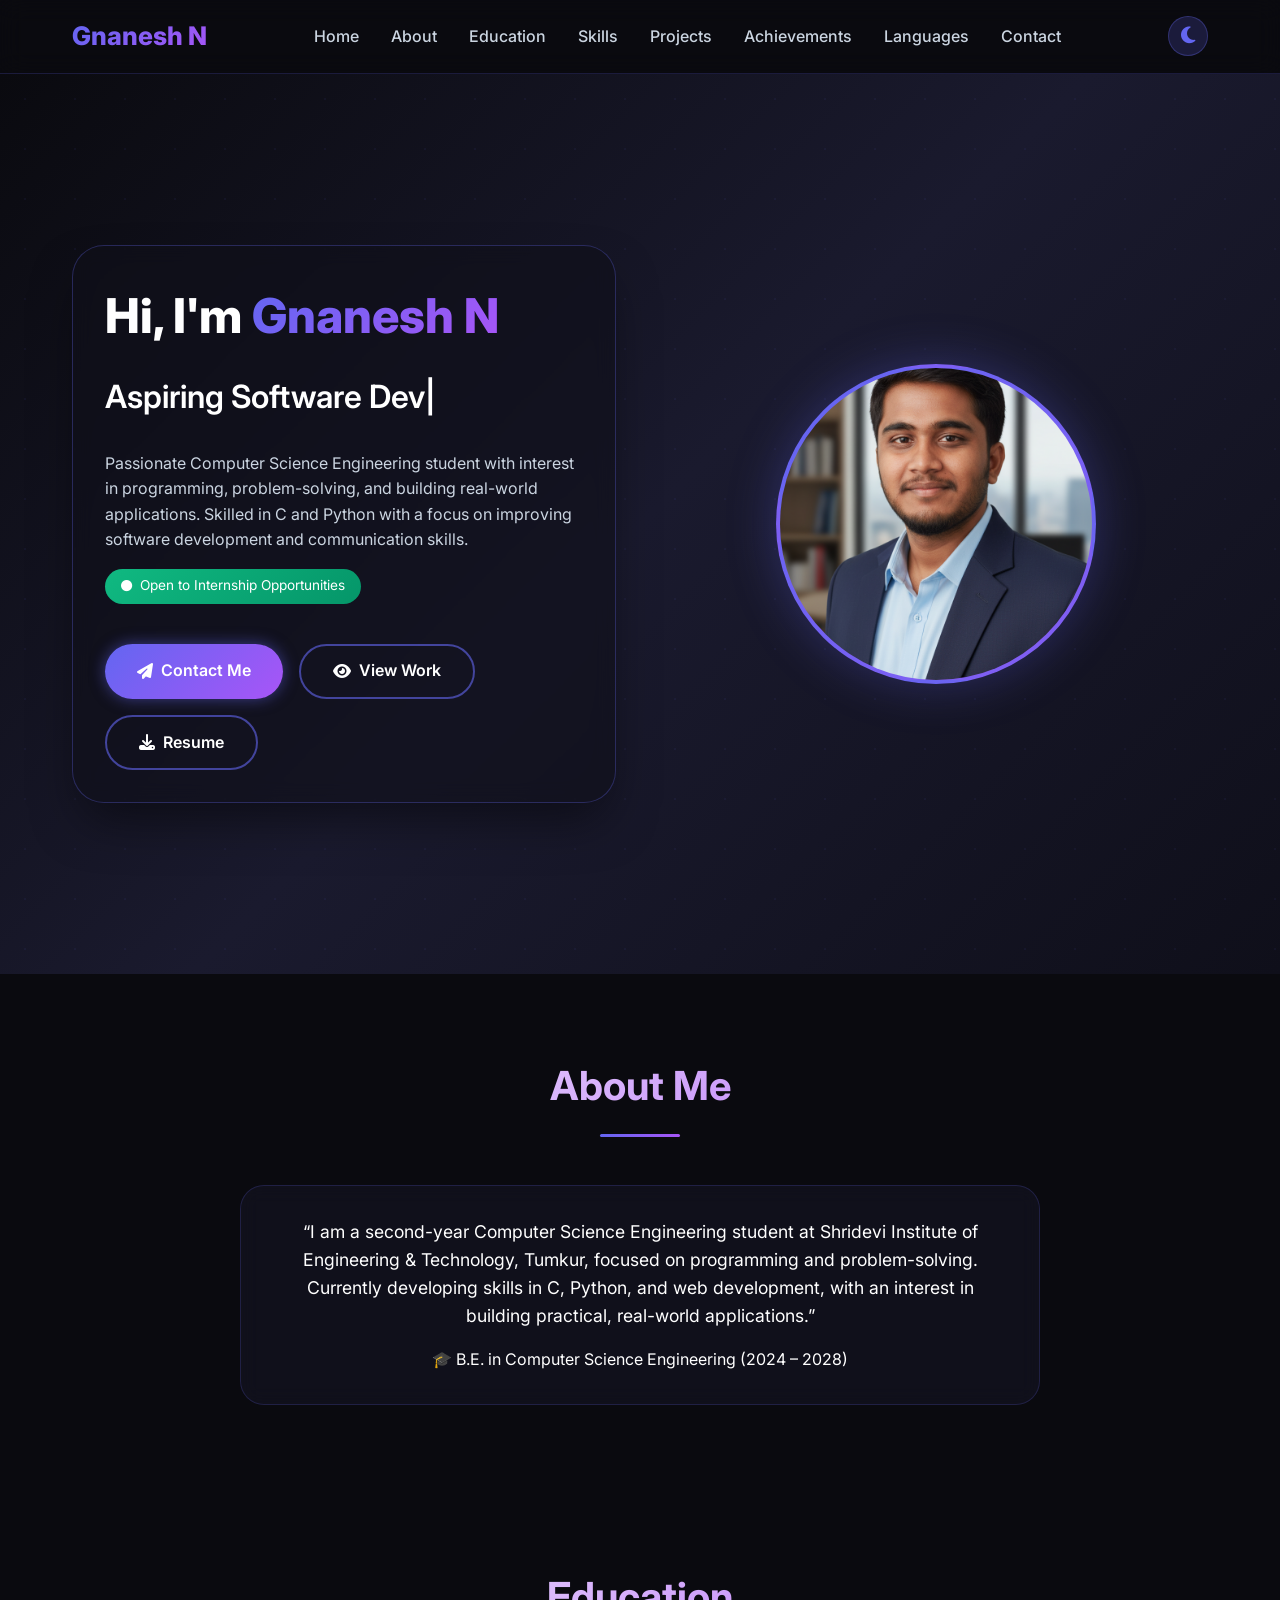
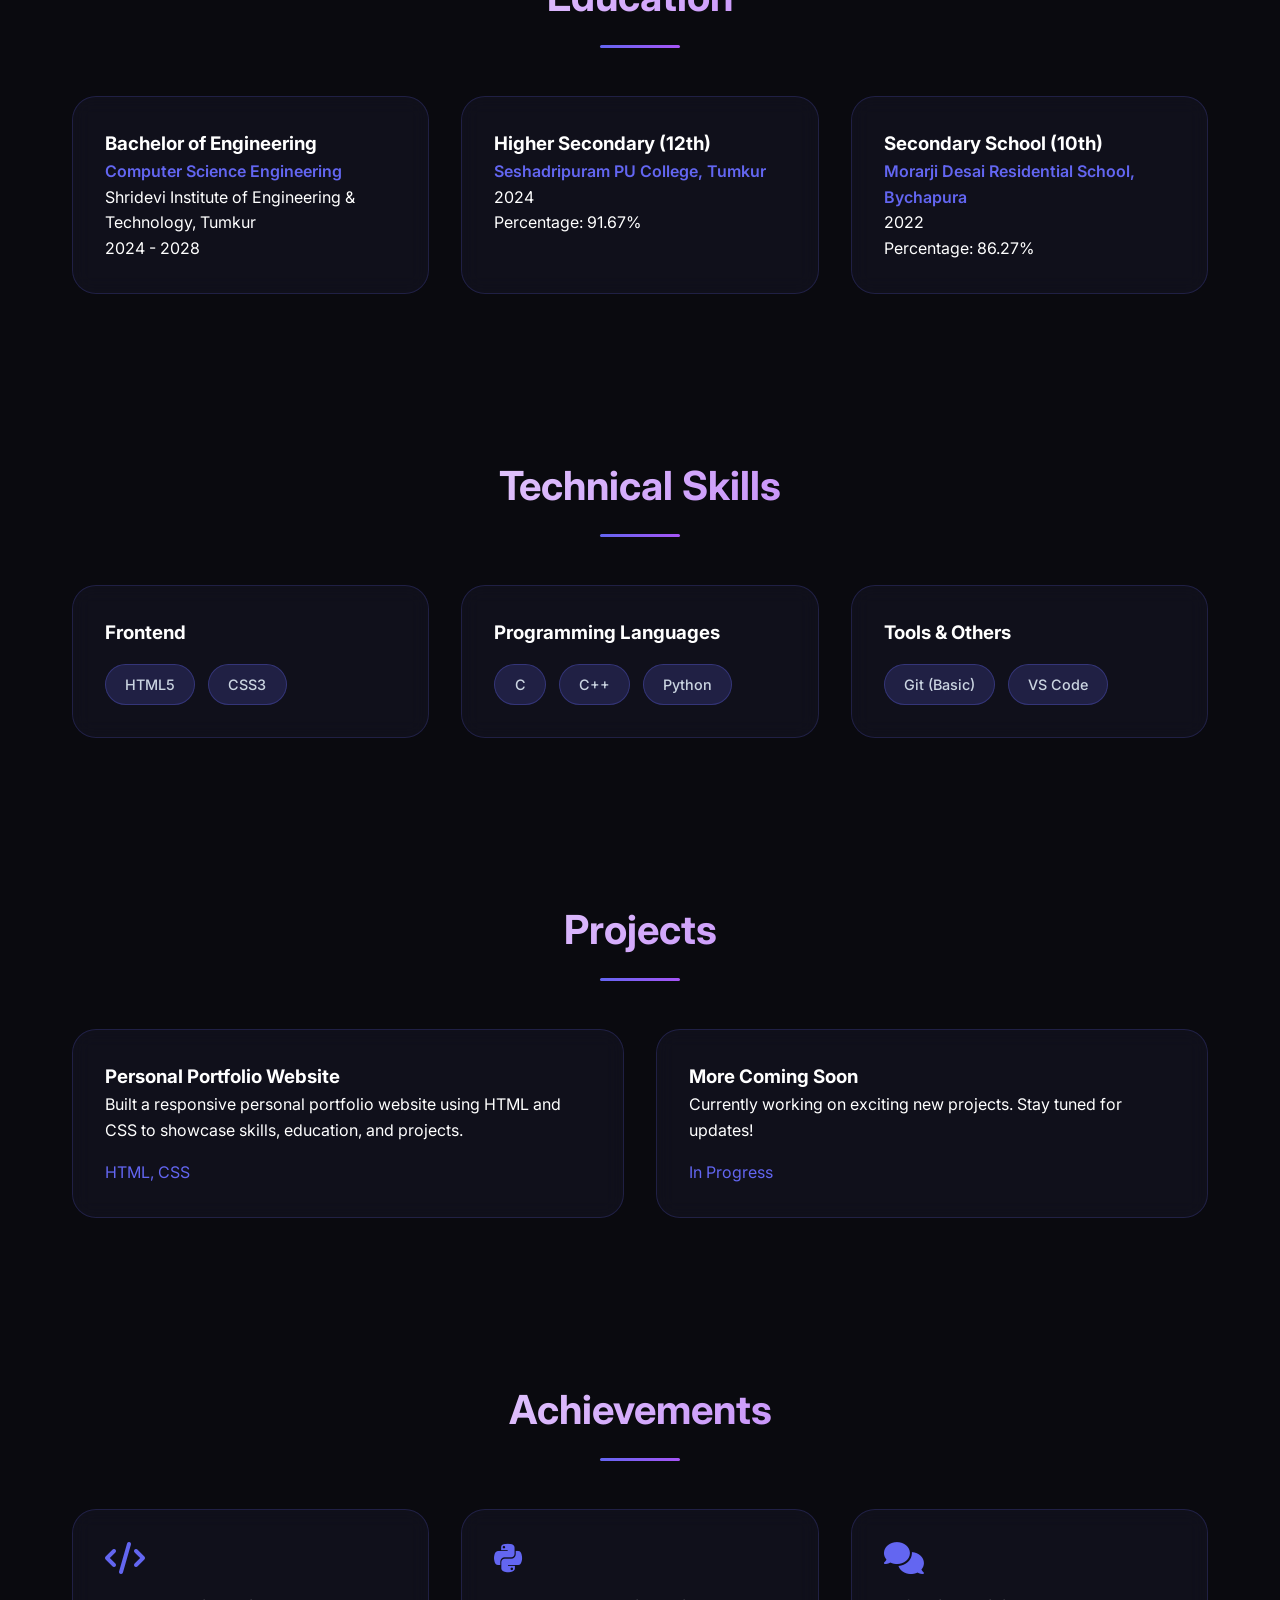
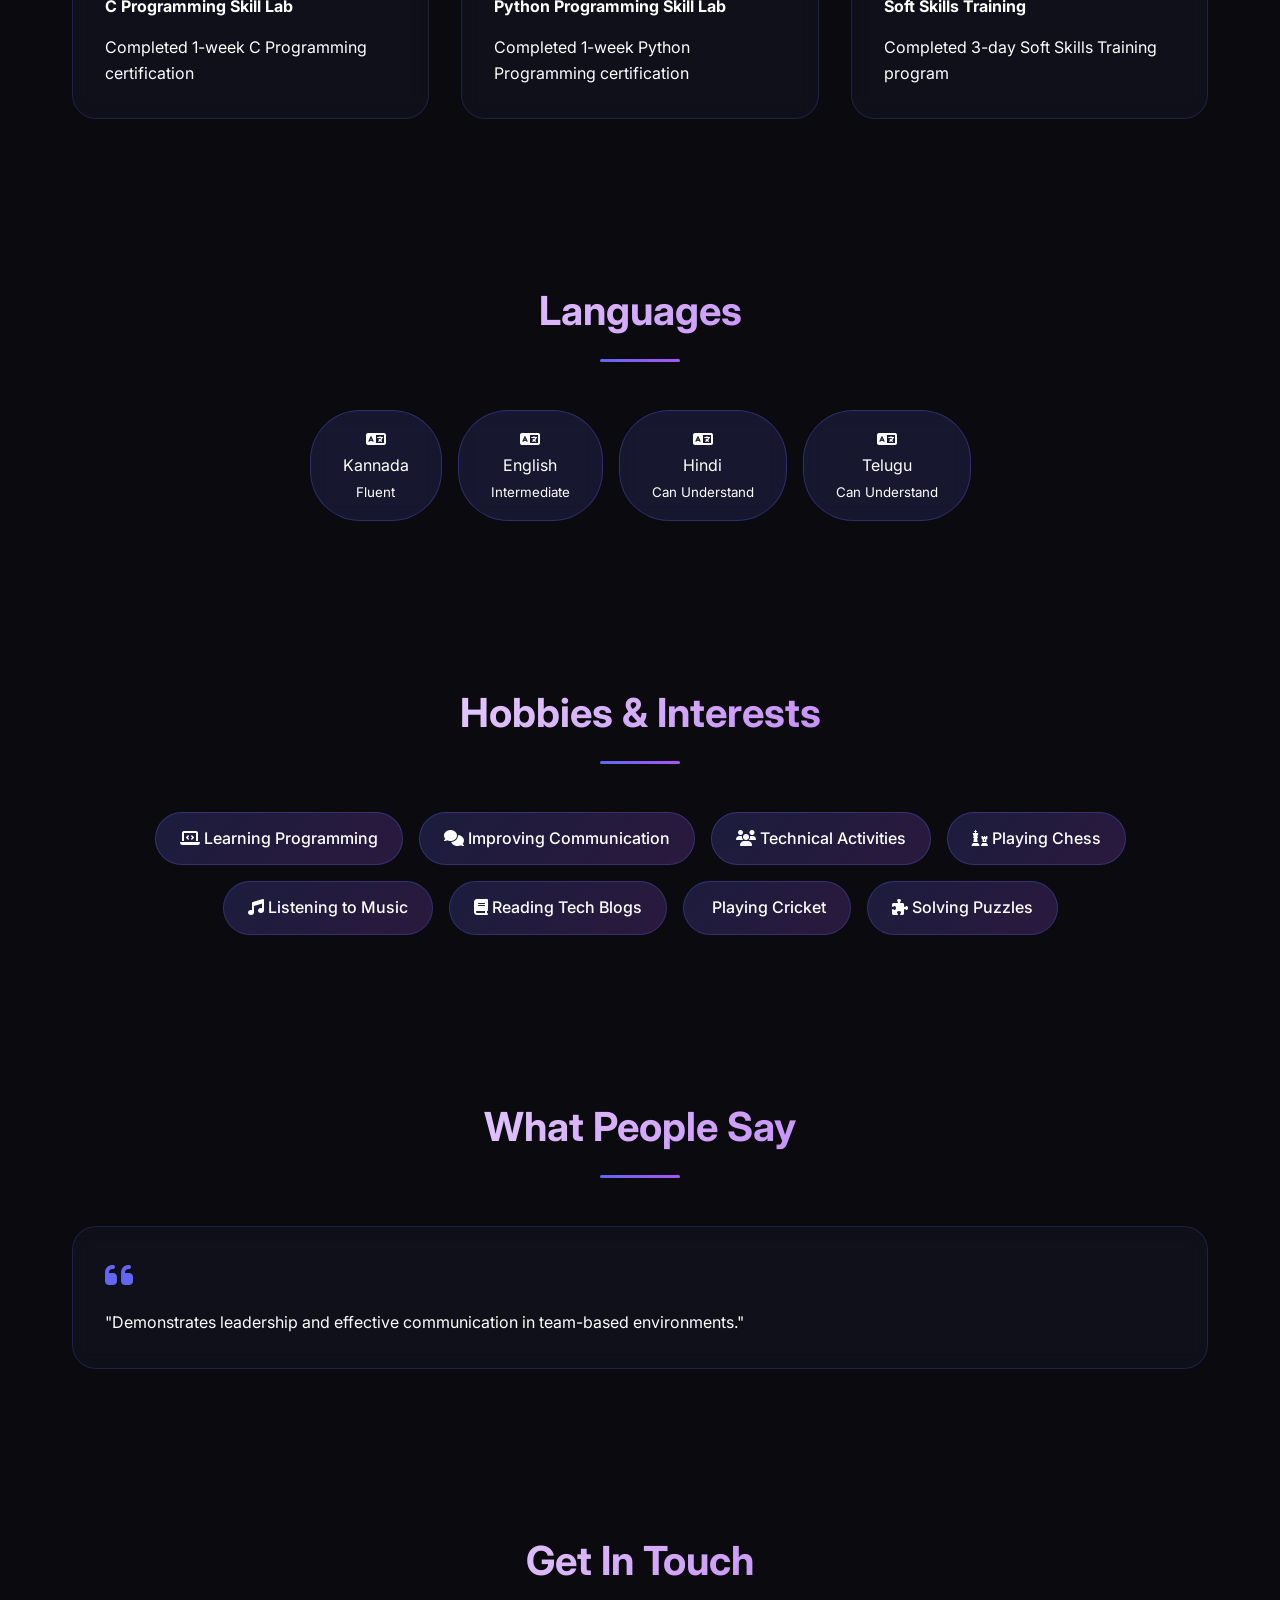
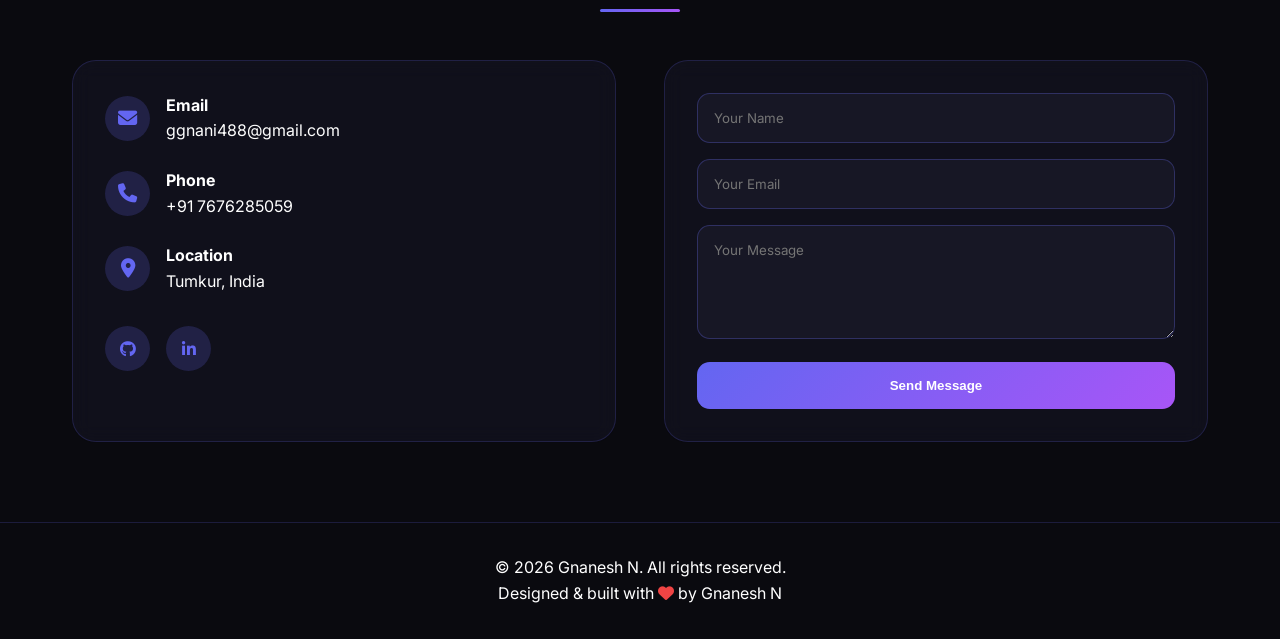
==== index.html @ 0ed8ffe0 "Rename Gnanu.html to index.html" ====
<!DOCTYPE html>
<html lang="en">
<head>
  <meta charset="UTF-8">
  <meta name="viewport" content="width=device-width, initial-scale=1.0">
  <title>Gnanesh N | Developer Portfolio</title>
  <!-- Font Awesome -->
  <link rel="stylesheet" href="https://cdnjs.cloudflare.com/ajax/libs/font-awesome/6.4.0/css/all.min.css">
  <!-- Google Fonts -->
  <link href="https://fonts.googleapis.com/css2?family=Inter:wght@300;400;500;600;700;800&display=swap" rel="stylesheet">
  <style>
    * {
      margin: 0;
      padding: 0;
      box-sizing: border-box;
    }

    body {
      font-family: 'Inter', sans-serif;
      background: #0a0a0f;
      color: #ffffff;
      line-height: 1.6;
      overflow-x: hidden;
    }

    /* Custom Scrollbar */
    ::-webkit-scrollbar {
      width: 8px;
    }
    ::-webkit-scrollbar-track {
      background: #1a1a1f;
    }
    ::-webkit-scrollbar-thumb {
      background: linear-gradient(135deg, #6366f1, #a855f7);
      border-radius: 10px;
    }

    .container {
      max-width: 1200px;
      margin: 0 auto;
      padding: 0 2rem;
    }

    /* ========== STICKY NAVBAR WITH GLASS EFFECT ========== */
    nav {
      position: sticky;
      top: 0;
      z-index: 1000;
      background: rgba(10, 10, 15, 0.8);
      backdrop-filter: blur(12px);
      border-bottom: 1px solid rgba(99, 102, 241, 0.2);
      transition: all 0.3s ease;
    }

    .nav-content {
      display: flex;
      justify-content: space-between;
      align-items: center;
      padding: 1rem 2rem;
      max-width: 1200px;
      margin: 0 auto;
    }

    .logo {
      font-size: 1.6rem;
      font-weight: 800;
      background: linear-gradient(135deg, #6366f1, #a855f7);
      -webkit-background-clip: text;
      -webkit-text-fill-color: transparent;
      position: relative;
    }

    .logo::after {
      content: '';
      position: absolute;
      bottom: -5px;
      left: 0;
      width: 0;
      height: 2px;
      background: linear-gradient(135deg, #6366f1, #a855f7);
      transition: width 0.3s ease;
    }

    .logo:hover::after {
      width: 100%;
    }

    .nav-links {
      display: flex;
      gap: 2rem;
      flex-wrap: wrap;
    }

    .nav-links a {
      text-decoration: none;
      color: #cbd5e1;
      font-weight: 500;
      transition: all 0.3s ease;
      position: relative;
    }

    .nav-links a::after {
      content: '';
      position: absolute;
      bottom: -5px;
      left: 0;
      width: 0;
      height: 2px;
      background: linear-gradient(135deg, #6366f1, #a855f7);
      transition: width 0.3s ease;
    }

    .nav-links a:hover {
      color: #ffffff;
    }

    .nav-links a:hover::after {
      width: 100%;
    }

    .dark-mode-toggle {
      background: rgba(99, 102, 241, 0.2);
      border: 1px solid rgba(99, 102, 241, 0.3);
      font-size: 1.2rem;
      cursor: pointer;
      color: #6366f1;
      width: 40px;
      height: 40px;
      border-radius: 50%;
      transition: all 0.3s ease;
    }

    .dark-mode-toggle:hover {
      background: rgba(99, 102, 241, 0.4);
      transform: rotate(15deg);
    }

    /* ========== HERO SECTION - FULL SCREEN ========== */
    .hero {
      min-height: 100vh;
      display: flex;
      align-items: center;
      background: linear-gradient(135deg, #0a0a0f 0%, #1a1a2e 50%, #0f0f1a 100%);
      color: white;
      position: relative;
      overflow: hidden;
    }

    /* Animated Background Grid */
    .hero::before {
      content: '';
      position: absolute;
      width: 200%;
      height: 200%;
      background-image: radial-gradient(circle, rgba(99, 102, 241, 0.15) 1px, transparent 1px);
      background-size: 50px 50px;
      animation: moveGrid 25s linear infinite;
      opacity: 0.4;
    }

    @keyframes moveGrid {
      0% { transform: translate(0, 0); }
      100% { transform: translate(50px, 50px); }
    }

    .hero-content {
      display: grid;
      grid-template-columns: 1fr 1fr;
      gap: 3rem;
      align-items: center;
      position: relative;
      z-index: 2;
    }

    .hero-text-card {
      background: rgba(15, 15, 26, 0.6);
      backdrop-filter: blur(10px);
      padding: 2rem;
      border-radius: 2rem;
      border: 1px solid rgba(99, 102, 241, 0.3);
      box-shadow: 0 25px 50px -12px rgba(0, 0, 0, 0.5);
      animation: fadeInUp 1s ease;
    }

    .hero-text-card h1 {
      font-size: 3rem;
      font-weight: 800;
      margin-bottom: 0.5rem;
    }

    .hero-text-card .highlight {
      background: linear-gradient(135deg, #6366f1, #a855f7);
      -webkit-background-clip: text;
      -webkit-text-fill-color: transparent;
    }

    .typing-text {
      font-size: 2rem;
      font-weight: 600;
      margin: 1rem 0;
      min-height: 4rem;
    }

    .typing-text::after {
      content: '|';
      animation: blink 1s infinite;
    }

    @keyframes blink {
      0%, 100% { opacity: 1; }
      50% { opacity: 0; }
    }

    .availability-badge {
      background: linear-gradient(135deg, #10b981, #059669);
      color: white;
      padding: 0.4rem 1rem;
      border-radius: 50px;
      font-size: 0.85rem;
      display: inline-flex;
      align-items: center;
      gap: 0.5rem;
      margin: 1rem 0;
      animation: pulse 2s infinite;
    }

    @keyframes pulse {
      0%, 100% { transform: scale(1); }
      50% { transform: scale(1.05); }
    }

    .hero-buttons {
      display: flex;
      gap: 1rem;
      flex-wrap: wrap;
      margin-top: 1.5rem;
    }

    .btn {
      padding: 0.8rem 2rem;
      border-radius: 50px;
      text-decoration: none;
      font-weight: 600;
      transition: all 0.3s ease;
      display: inline-flex;
      align-items: center;
      gap: 0.5rem;
      cursor: pointer;
    }

    .btn-primary {
      background: linear-gradient(135deg, #6366f1, #a855f7);
      color: white;
      box-shadow: 0 0 15px rgba(99, 102, 241, 0.5);
    }

    .btn-primary:hover {
      transform: translateY(-3px);
      box-shadow: 0 0 25px rgba(99, 102, 241, 0.7);
    }

    .btn-outline {
      border: 2px solid rgba(99, 102, 241, 0.6);
      color: white;
      background: transparent;
    }

    .btn-outline:hover {
      border-color: #6366f1;
      background: rgba(99, 102, 241, 0.1);
      transform: translateY(-3px);
    }

    .profile-photo {
      width: 320px;
      height: 320px;
      border-radius: 50%;
      background: linear-gradient(135deg, #6366f1, #a855f7);
      margin: 0 auto;
      display: flex;
      align-items: center;
      justify-content: center;
      border: 4px solid rgba(99, 102, 241, 0.5);
      box-shadow: 0 0 50px rgba(99, 102, 241, 0.3);
      overflow: hidden;
      animation: float 3s ease-in-out infinite;
    }

    @keyframes float {
      0%, 100% { transform: translateY(0); }
      50% { transform: translateY(-15px); }
    }

    .profile-photo img {
      width: 100%;
      height: 100%;
      object-fit: cover;
    }

    /* ========== SECTIONS STYLING ========== */
    section {
      padding: 5rem 0;
    }

    .section-title {
      font-size: 2.5rem;
      font-weight: 700;
      text-align: center;
      margin-bottom: 3rem;
      background: linear-gradient(135deg, #ffffff, #a855f7);
      -webkit-background-clip: text;
      -webkit-text-fill-color: transparent;
      position: relative;
    }

    .section-title::after {
      content: '';
      display: block;
      width: 80px;
      height: 3px;
      background: linear-gradient(135deg, #6366f1, #a855f7);
      margin: 1rem auto 0;
      border-radius: 3px;
    }

    /* Glass Cards */
    .edu-card, .skill-category, .project-card, .achievement-card, .testimonial-card, .contact-info, .contact-form {
      background: rgba(20, 20, 35, 0.6);
      backdrop-filter: blur(10px);
      border: 1px solid rgba(99, 102, 241, 0.2);
      border-radius: 1.5rem;
      padding: 2rem;
      transition: all 0.3s ease;
    }

    .edu-card:hover, .skill-category:hover, .project-card:hover, .achievement-card:hover, .testimonial-card:hover {
      transform: translateY(-8px);
      border-color: rgba(99, 102, 241, 0.5);
      box-shadow: 0 20px 40px rgba(0, 0, 0, 0.3);
    }

    .education-grid, .projects-grid, .achievements-grid, .testimonials-grid {
      display: grid;
      grid-template-columns: repeat(auto-fit, minmax(320px, 1fr));
      gap: 2rem;
    }

    .skills-container {
      display: grid;
      grid-template-columns: repeat(auto-fit, minmax(300px, 1fr));
      gap: 2rem;
    }

    .skill-items {
      display: flex;
      flex-wrap: wrap;
      gap: 0.8rem;
      margin-top: 1rem;
    }

    .skill-tag {
      background: rgba(99, 102, 241, 0.2);
      border: 1px solid rgba(99, 102, 241, 0.3);
      color: #cbd5e1;
      padding: 0.5rem 1.2rem;
      border-radius: 50px;
      font-size: 0.9rem;
      font-weight: 500;
      transition: all 0.3s ease;
    }

    .skill-tag:hover {
      background: rgba(99, 102, 241, 0.4);
      transform: scale(1.05);
      border-color: #6366f1;
    }

    .languages-grid {
      display: flex;
      flex-wrap: wrap;
      gap: 1rem;
      justify-content: center;
    }

    .language-item {
      background: rgba(99, 102, 241, 0.15);
      backdrop-filter: blur(10px);
      border: 1px solid rgba(99, 102, 241, 0.3);
      padding: 1rem 2rem;
      border-radius: 50px;
      text-align: center;
      min-width: 130px;
      transition: all 0.3s ease;
    }

    .language-item:hover {
      transform: scale(1.05);
      background: rgba(99, 102, 241, 0.3);
    }

    .hobbies-grid {
      display: flex;
      flex-wrap: wrap;
      gap: 1rem;
      justify-content: center;
    }

    .hobby-item {
      background: linear-gradient(135deg, rgba(99, 102, 241, 0.2), rgba(168, 85, 247, 0.2));
      border: 1px solid rgba(99, 102, 241, 0.3);
      padding: 0.8rem 1.5rem;
      border-radius: 50px;
      font-weight: 500;
      transition: all 0.3s ease;
    }

    .hobby-item:hover {
      transform: scale(1.05);
      background: linear-gradient(135deg, rgba(99, 102, 241, 0.4), rgba(168, 85, 247, 0.4));
    }

    /* Contact Section */
    .contact-container {
      display: grid;
      grid-template-columns: repeat(2, 1fr);
      gap: 3rem;
    }

    .contact-item {
      display: flex;
      align-items: center;
      gap: 1rem;
      margin-bottom: 1.5rem;
    }

    .contact-item i {
      width: 45px;
      height: 45px;
      background: rgba(99, 102, 241, 0.2);
      border-radius: 50%;
      display: flex;
      align-items: center;
      justify-content: center;
      color: #6366f1;
      font-size: 1.2rem;
    }

    .social-links {
      display: flex;
      gap: 1rem;
      margin-top: 2rem;
    }

    .social-links a {
      width: 45px;
      height: 45px;
      background: rgba(99, 102, 241, 0.2);
      border-radius: 50%;
      display: flex;
      align-items: center;
      justify-content: center;
      color: #6366f1;
      text-decoration: none;
      transition: all 0.3s ease;
    }

    .social-links a:hover {
      background: #6366f1;
      color: white;
      transform: translateY(-5px);
    }

    .form-group input, .form-group textarea {
      width: 100%;
      padding: 1rem;
      background: rgba(30, 30, 45, 0.6);
      border: 1px solid rgba(99, 102, 241, 0.3);
      border-radius: 0.8rem;
      color: white;
      margin-bottom: 1rem;
      font-family: inherit;
    }

    .form-group input:focus, .form-group textarea:focus {
      outline: none;
      border-color: #6366f1;
      box-shadow: 0 0 10px rgba(99, 102, 241, 0.3);
    }

    .submit-btn {
      background: linear-gradient(135deg, #6366f1, #a855f7);
      color: white;
      padding: 1rem;
      border: none;
      border-radius: 0.8rem;
      font-weight: 600;
      cursor: pointer;
      width: 100%;
      transition: all 0.3s ease;
    }

    .submit-btn:hover {
      transform: translateY(-2px);
      box-shadow: 0 0 20px rgba(99, 102, 241, 0.5);
    }

    /* Back to Top */
    .back-to-top {
      position: fixed;
      bottom: 2rem;
      right: 2rem;
      background: linear-gradient(135deg, #6366f1, #a855f7);
      color: white;
      width: 50px;
      height: 50px;
      border-radius: 50%;
      display: flex;
      align-items: center;
      justify-content: center;
      text-decoration: none;
      opacity: 0;
      transition: all 0.3s ease;
      z-index: 99;
      box-shadow: 0 0 15px rgba(99, 102, 241, 0.5);
    }

    .back-to-top.visible {
      opacity: 1;
    }

    .back-to-top:hover {
      transform: translateY(-5px);
    }

    footer {
      background: rgba(10, 10, 15, 0.95);
      padding: 2rem 0;
      text-align: center;
      border-top: 1px solid rgba(99, 102, 241, 0.2);
    }

    /* Animations */
    @keyframes fadeInUp {
      from {
        opacity: 0;
        transform: translateY(30px);
      }
      to {
        opacity: 1;
        transform: translateY(0);
      }
    }

    .fade-in {
      animation: fadeInUp 0.8s ease forwards;
    }

    @media (max-width: 768px) {
      .hero-content, .contact-container {
        grid-template-columns: 1fr;
        text-align: center;
      }
      .hero-buttons {
        justify-content: center;
      }
      .nav-links {
        display: none;
      }
      .profile-photo {
        width: 250px;
        height: 250px;
      }
      .hero-text-card h1 {
        font-size: 2.2rem;
      }
      .typing-text {
        font-size: 1.3rem;
      }
    }
  </style>
</head>
<body>
  <nav>
    <div class="nav-content">
      <div class="logo">Gnanesh N</div>
      <div class="nav-links">
        <a href="#home">Home</a>
        <a href="#about">About</a>
        <a href="#education">Education</a>
        <a href="#skills">Skills</a>
        <a href="#projects">Projects</a>
        <a href="#achievements">Achievements</a>
        <a href="#languages">Languages</a>
        <a href="#contact">Contact</a>
      </div>
      <button class="dark-mode-toggle" id="darkModeToggle">
        <i class="fas fa-moon"></i>
      </button>
    </div>
  </nav>

  <!-- Hero Section - Full Screen -->
  <section id="home" class="hero">
    <div class="container">
      <div class="hero-content">
        <div class="hero-text-card">
          <h1>Hi, I'm <span class="highlight">Gnanesh N</span></h1>
          <div class="typing-text" id="typingText"></div>
          <p style="font-size: 1rem; line-height: 1.6; color: #cbd5e1;">
            Passionate Computer Science Engineering student with interest in programming, problem-solving, and building real-world applications. 
            Skilled in C and Python with a focus on improving software development and communication skills.
          </p>
          <div class="availability-badge">
            <i class="fas fa-circle" style="font-size: 0.7rem;"></i> Open to Internship Opportunities
          </div>
          <div class="hero-buttons">
            <a href="#contact" class="btn btn-primary"><i class="fas fa-paper-plane"></i> Contact Me</a>
            <a href="#projects" class="btn btn-outline"><i class="fas fa-eye"></i> View Work</a>
            <a href="#" class="btn btn-outline" id="resumeBtn"><i class="fas fa-download"></i> Resume</a>
          </div>
        </div>
        <div class="hero-image">
          <div class="profile-photo">
            <img src="photo.png" alt="Gnanesh N">
          </div>
        </div>
      </div>
    </div>
  </section>

  <!-- About Section -->
  <section id="about">
    <div class="container">
      <h2 class="section-title">About Me</h2>
      <div class="edu-card" style="max-width: 800px; margin: 0 auto; text-align: center;">
        <p style="font-size: 1.1rem;">“I am a second-year Computer Science Engineering student at Shridevi Institute of Engineering & Technology, Tumkur, focused on programming and problem-solving. Currently developing skills in C, Python, and web development, with an interest in building practical, real-world applications.”</p>
        <p style="margin-top: 1rem;">🎓 B.E. in Computer Science Engineering (2024 – 2028)</p>
      </div>
    </div>
  </section>

  <!-- Education Section -->
  <section id="education">
    <div class="container">
      <h2 class="section-title">Education</h2>
      <div class="education-grid">
        <div class="edu-card">
          <h3>Bachelor of Engineering</h3>
          <div style="color: #6366f1; font-weight: 600;">Computer Science Engineering</div>
          <div>Shridevi Institute of Engineering & Technology, Tumkur</div>
          <div>2024 - 2028</div>
        </div>
        <div class="edu-card">
          <h3>Higher Secondary (12th)</h3>
          <div style="color: #6366f1; font-weight: 600;">Seshadripuram PU College, Tumkur</div>
          <div>2024</div>
          <div>Percentage: 91.67%</div>
        </div>
        <div class="edu-card">
          <h3>Secondary School (10th)</h3>
          <div style="color: #6366f1; font-weight: 600;">Morarji Desai Residential School, Bychapura</div>
          <div>2022</div>
          <div>Percentage: 86.27%</div>
        </div>
      </div>
    </div>
  </section>

  <!-- Skills Section -->
  <section id="skills">
    <div class="container">
      <h2 class="section-title">Technical Skills</h2>
      <div class="skills-container">
        <div class="skill-category">
          <h3>Frontend</h3>
          <div class="skill-items">
            <span class="skill-tag">HTML5</span>
            <span class="skill-tag">CSS3</span>
          </div>
        </div>
        <div class="skill-category">
          <h3>Programming Languages</h3>
          <div class="skill-items">
            <span class="skill-tag">C</span>
            <span class="skill-tag">C++</span>
            <span class="skill-tag">Python</span>
          </div>
        </div>
        <div class="skill-category">
          <h3>Tools & Others</h3>
          <div class="skill-items">
            <span class="skill-tag">Git (Basic)</span>
            <span class="skill-tag">VS Code</span>
          </div>
        </div>
      </div>
    </div>
  </section>

  <!-- Projects Section -->
  <section id="projects">
    <div class="container">
      <h2 class="section-title">Projects</h2>
      <div id="projects-container">
        <div class="projects-grid">
          <div class="project-card">
            <h3>Personal Portfolio Website</h3>
            <p>Built a responsive personal portfolio website using HTML and CSS to showcase skills, education, and projects.</p>
            <div style="color: #6366f1; margin-top: 1rem;">HTML, CSS</div>
          </div>
          <div class="project-card">
            <h3>More Coming Soon</h3>
            <p>Currently working on exciting new projects. Stay tuned for updates!</p>
            <div style="color: #6366f1; margin-top: 1rem;">In Progress</div>
          </div>
        </div>
      </div>
    </div>
  </section>

  <!-- Achievements Section -->
  <section id="achievements">
    <div class="container">
      <h2 class="section-title">Achievements</h2>
      <div class="achievements-grid">
        <div class="achievement-card">
          <i class="fas fa-code" style="font-size: 2rem; color: #6366f1;"></i>
          <h4 style="margin: 1rem 0;">C Programming Skill Lab</h4>
          <p>Completed 1-week C Programming certification</p>
        </div>
        <div class="achievement-card">
          <i class="fab fa-python" style="font-size: 2rem; color: #6366f1;"></i>
          <h4 style="margin: 1rem 0;">Python Programming Skill Lab</h4>
          <p>Completed 1-week Python Programming certification</p>
        </div>
        <div class="achievement-card">
          <i class="fas fa-comments" style="font-size: 2rem; color: #6366f1;"></i>
          <h4 style="margin: 1rem 0;">Soft Skills Training</h4>
          <p>Completed 3-day Soft Skills Training program</p>
        </div>
      </div>
    </div>
  </section>

  <!-- Languages Section -->
  <section id="languages">
    <div class="container">
      <h2 class="section-title">Languages</h2>
      <div class="languages-grid">
        <div class="language-item"><i class="fas fa-language"></i><br>Kannada<br><small>Fluent</small></div>
        <div class="language-item"><i class="fas fa-language"></i><br>English<br><small>Intermediate</small></div>
        <div class="language-item"><i class="fas fa-language"></i><br>Hindi<br><small>Can Understand</small></div>
        <div class="language-item"><i class="fas fa-language"></i><br>Telugu<br><small>Can Understand</small></div>
      </div>
    </div>
  </section>

  <!-- Hobbies Section -->
  <section id="hobbies">
    <div class="container">
      <h2 class="section-title">Hobbies & Interests</h2>
      <div class="hobbies-grid">
        <span class="hobby-item"><i class="fas fa-laptop-code"></i> Learning Programming</span>
        <span class="hobby-item"><i class="fas fa-comments"></i> Improving Communication</span>
        <span class="hobby-item"><i class="fas fa-users"></i> Technical Activities</span>
        <span class="hobby-item"><i class="fas fa-chess"></i> Playing Chess</span>
        <span class="hobby-item"><i class="fas fa-music"></i> Listening to Music</span>
        <span class="hobby-item"><i class="fas fa-book"></i> Reading Tech Blogs</span>
        <span class="hobby-item"><i class="fas fa-cricket-ball"></i> Playing Cricket</span>
        <span class="hobby-item"><i class="fas fa-puzzle-piece"></i> Solving Puzzles</span>
      </div>
    </div>
  </section>

  <!-- Testimonials Section -->
  <section id="testimonials">
    <div class="container">
      <h2 class="section-title">What People Say</h2>
      <div class="testimonials-grid">
        <div class="testimonial-card">
          <i class="fas fa-quote-left" style="font-size: 2rem; color: #6366f1;"></i>
          <p style="margin-top: 1rem;">"Demonstrates leadership and effective communication in team-based environments."</p>
        </div>
      </div>
    </div>
  </section>

  <!-- Contact Section -->
  <section id="contact">
    <div class="container">
      <h2 class="section-title">Get In Touch</h2>
      <div class="contact-container">
        <div class="contact-info">
          <div class="contact-item">
            <i class="fas fa-envelope"></i>
            <div><strong>Email</strong><br>ggnani488@gmail.com</div>
          </div>
          <div class="contact-item">
            <i class="fas fa-phone"></i>
            <div><strong>Phone</strong><br>+91 7676285059</div>
          </div>
          <div class="contact-item">
            <i class="fas fa-map-marker-alt"></i>
            <div><strong>Location</strong><br>Tumkur, India</div>
          </div>
          <div class="social-links">
            <a href="https://github.com/gnanun" target="_blank"><i class="fab fa-github"></i></a>
            <a href="https://www.linkedin.com/in/gnanesh-nagesh-45041932b/" target="_blank"><i class="fab fa-linkedin-in"></i></a>
          </div>
        </div>
        <div class="contact-form">
          <form id="contactForm">
            <div class="form-group">
              <input type="text" placeholder="Your Name" required>
            </div>
            <div class="form-group">
              <input type="email" placeholder="Your Email" required>
            </div>
            <div class="form-group">
              <textarea rows="5" placeholder="Your Message" required></textarea>
            </div>
            <button type="submit" class="submit-btn">Send Message</button>
          </form>
        </div>
      </div>
    </div>
  </section>

  <footer>
    <p>&copy; 2026 Gnanesh N. All rights reserved.</p>
    <p>Designed & built with <i class="fas fa-heart" style="color: #ef4444;"></i> by Gnanesh N</p>
  </footer>

  <a href="#" class="back-to-top" id="backToTop"><i class="fas fa-arrow-up"></i></a>

  <script>
    // Typing Animation
    const texts = ["Aspiring Software Developer", "C & Python Programmer", "Problem Solver", "Tech Enthusiast"];
    let index = 0;
    let charIndex = 0;
    let currentText = "";
    let isDeleting = false;

    function typeEffect() {
      const typingElement = document.getElementById("typingText");
      if (!typingElement) return;
      
      if (!isDeleting && charIndex <= texts[index].length) {
        currentText = texts[index].substring(0, charIndex);
        charIndex++;
      } else if (isDeleting && charIndex >= 0) {
        currentText = texts[index].substring(0, charIndex);
        charIndex--;
      }

      typingElement.innerHTML = currentText;

      if (!isDeleting && charIndex === texts[index].length + 1) {
        isDeleting = true;
        setTimeout(typeEffect, 2000);
      } else if (isDeleting && charIndex === 0) {
        isDeleting = false;
        index = (index + 1) % texts.length;
        setTimeout(typeEffect, 500);
      } else {
        setTimeout(typeEffect, isDeleting ? 50 : 100);
      }
    }

    typeEffect();

    // Dark Mode Toggle
    const darkModeToggle = document.getElementById('darkModeToggle');
    let isDark = true;
    if (darkModeToggle) {
      darkModeToggle.addEventListener('click', () => {
        const icon = darkModeToggle.querySelector('i');
        if (isDark) {
          document.body.style.background = "#ffffff";
          document.body.style.color = "#0f172a";
          icon.classList.remove('fa-moon');
          icon.classList.add('fa-sun');
        } else {
          document.body.style.background = "#0a0a0f";
          document.body.style.color = "#ffffff";
          icon.classList.remove('fa-sun');
          icon.classList.add('fa-moon');
        }
        isDark = !isDark;
      });
    }

    // Back to Top Button - FIXED
    const backToTop = document.getElementById('backToTop');
    if (backToTop) {
      // Show/hide on scroll
      window.addEventListener('scroll', () => {
        if (window.scrollY > 300) {
          backToTop.classList.add('visible');
        } else {
          backToTop.classList.remove('visible');
        }
      });
      
      // Click to scroll to top
      backToTop.addEventListener('click', (e) => {
        e.preventDefault();
        window.scrollTo({
          top: 0,
          behavior: 'smooth'
        });
      });
    }

    // Resume Button
    const resumeBtn = document.getElementById('resumeBtn');
    if (resumeBtn) {
      resumeBtn.addEventListener('click', (e) => {
        e.preventDefault();
        alert('📄 Add your resume PDF file to make this work!');
      });
    }

    // Form Submission
    const contactForm = document.getElementById('contactForm');
    if (contactForm) {
      contactForm.addEventListener('submit', (e) => {
        e.preventDefault();
        alert('✨ Thank you for your message! I will get back to you soon.');
        e.target.reset();
      });
    }

    // Smooth Scrolling for all anchor links
    document.querySelectorAll('a[href^="#"]').forEach(anchor => {
      anchor.addEventListener('click', function(e) {
        e.preventDefault();
        const target = document.querySelector(this.getAttribute('href'));
        if (target) {
          target.scrollIntoView({ behavior: 'smooth' });
        }
      });
    });

    // Fade-in on scroll
    const fadeElements = document.querySelectorAll('.edu-card, .skill-category, .project-card, .achievement-card, .testimonial-card');
    const observer = new IntersectionObserver((entries) => {
      entries.forEach(entry => {
        if (entry.isIntersecting) {
          entry.target.classList.add('fade-in');
        }
      });
    }, { threshold: 0.1 });
    fadeElements.forEach(el => observer.observe(el));
  </script>
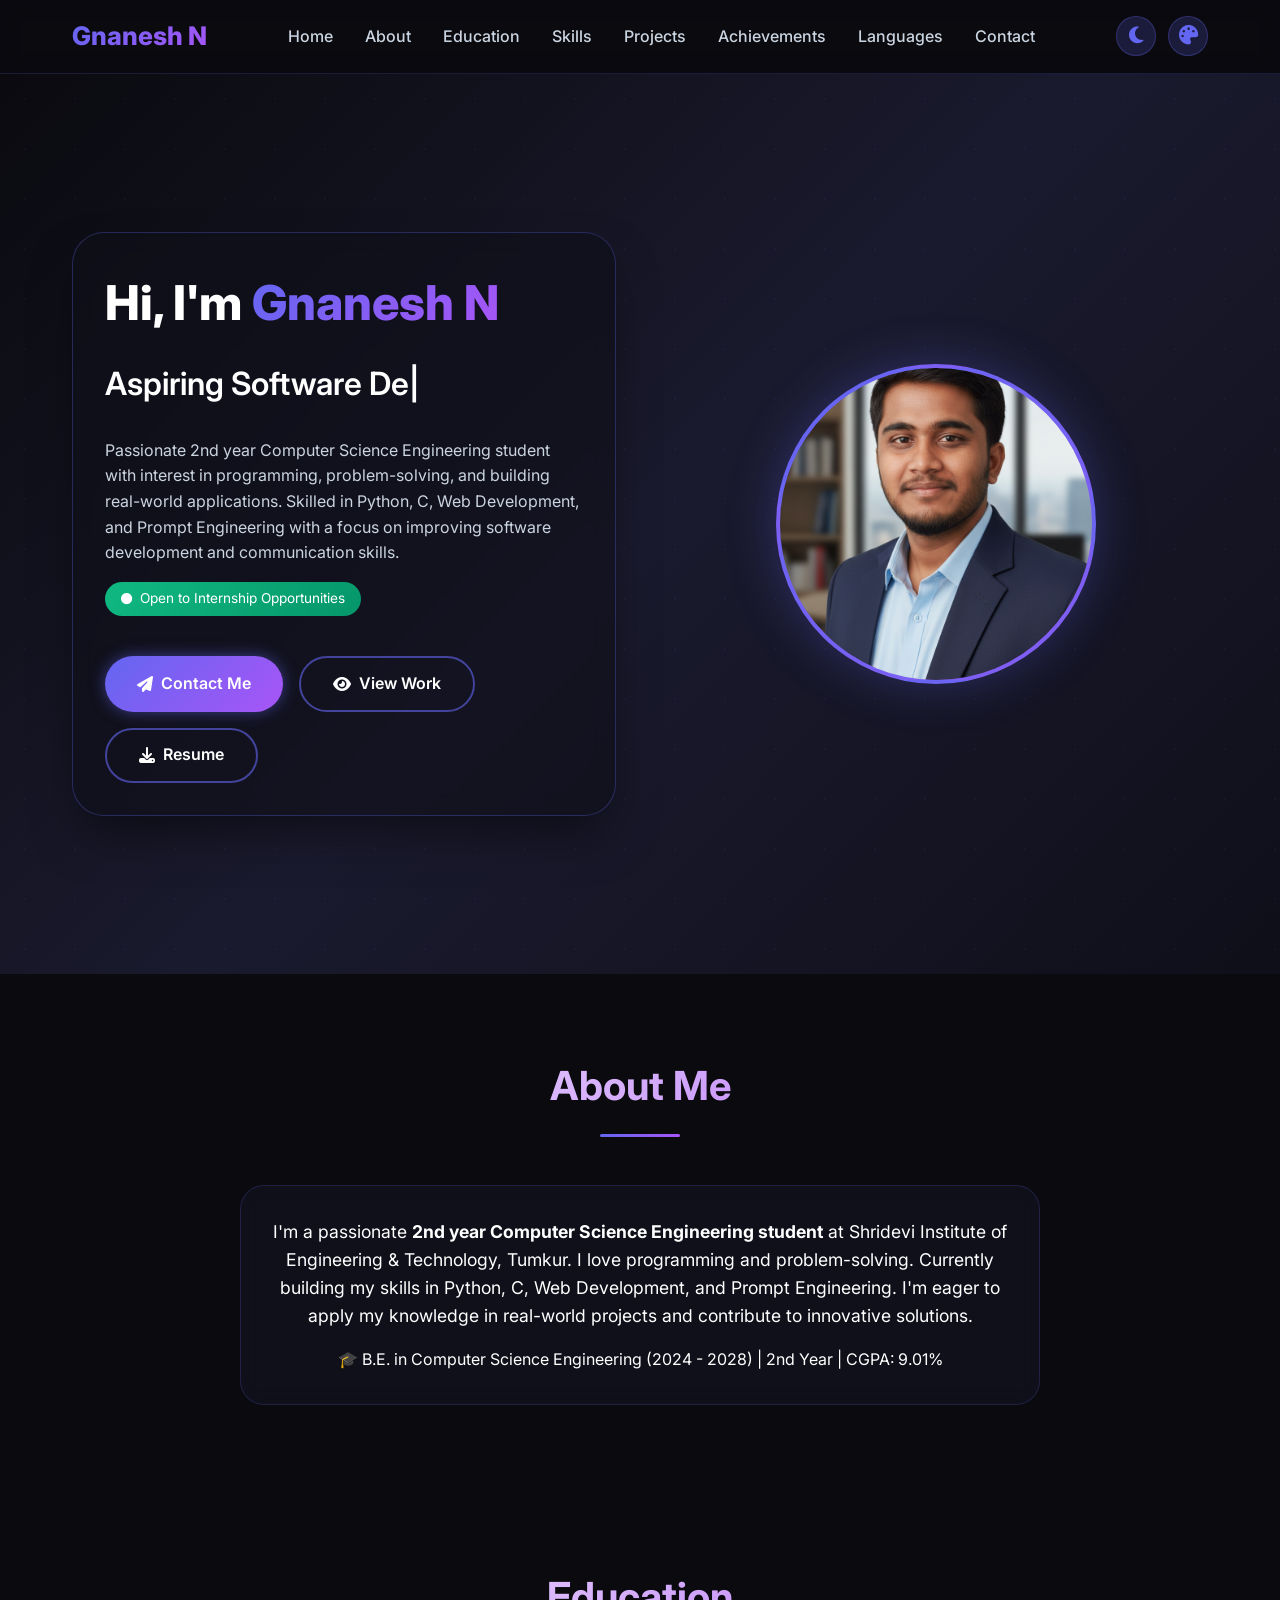
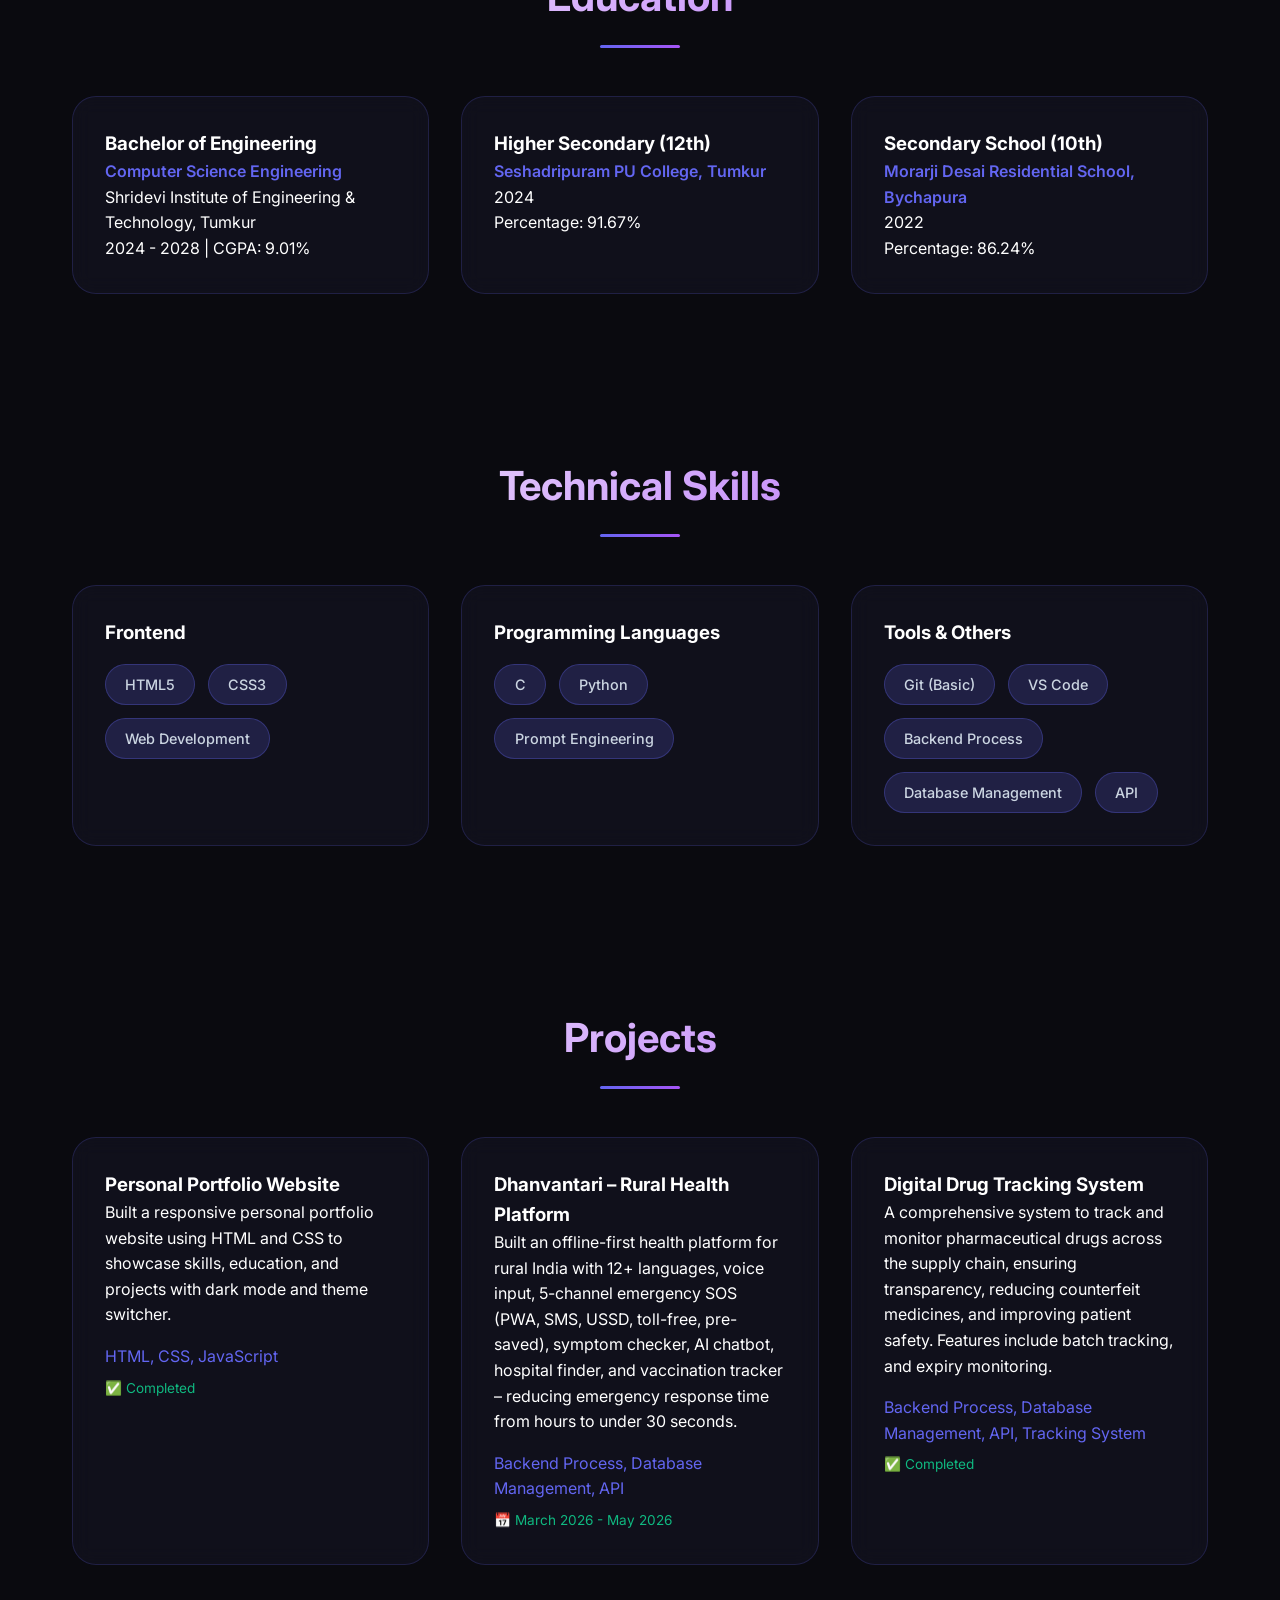
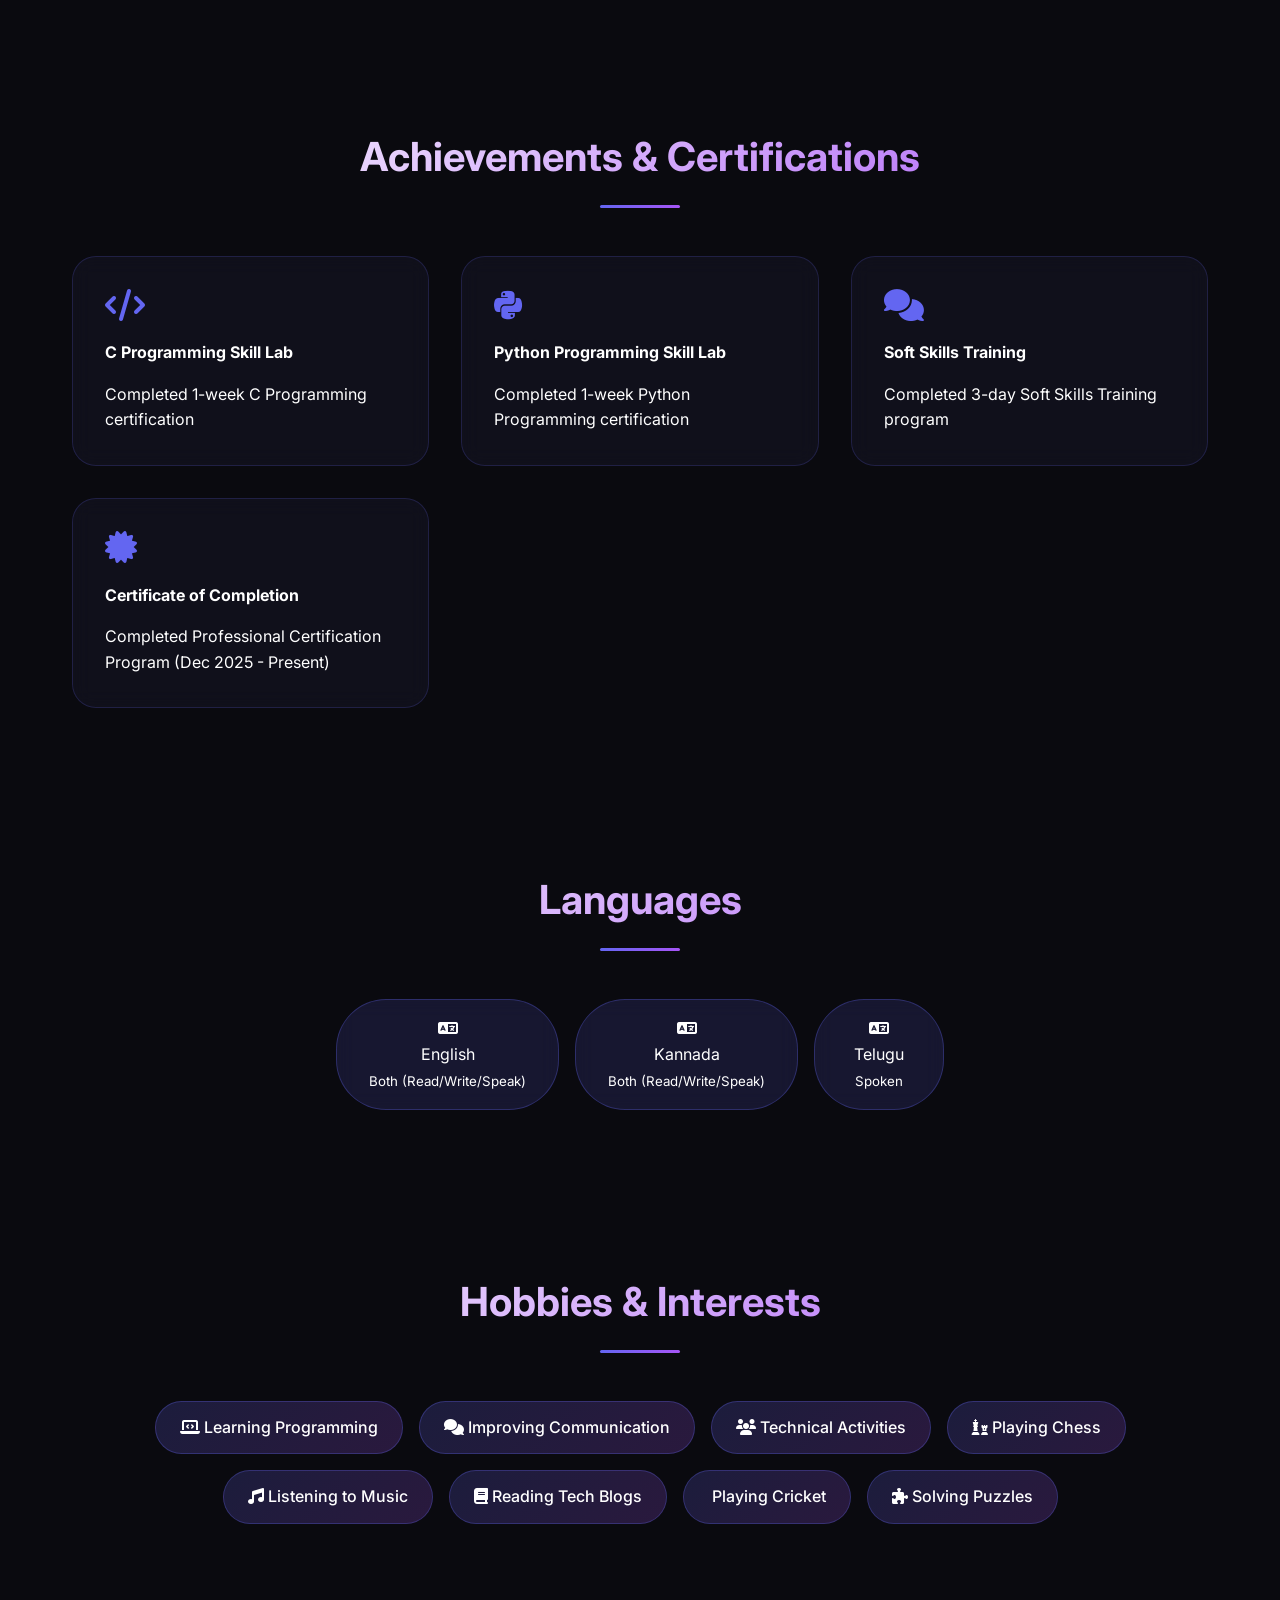
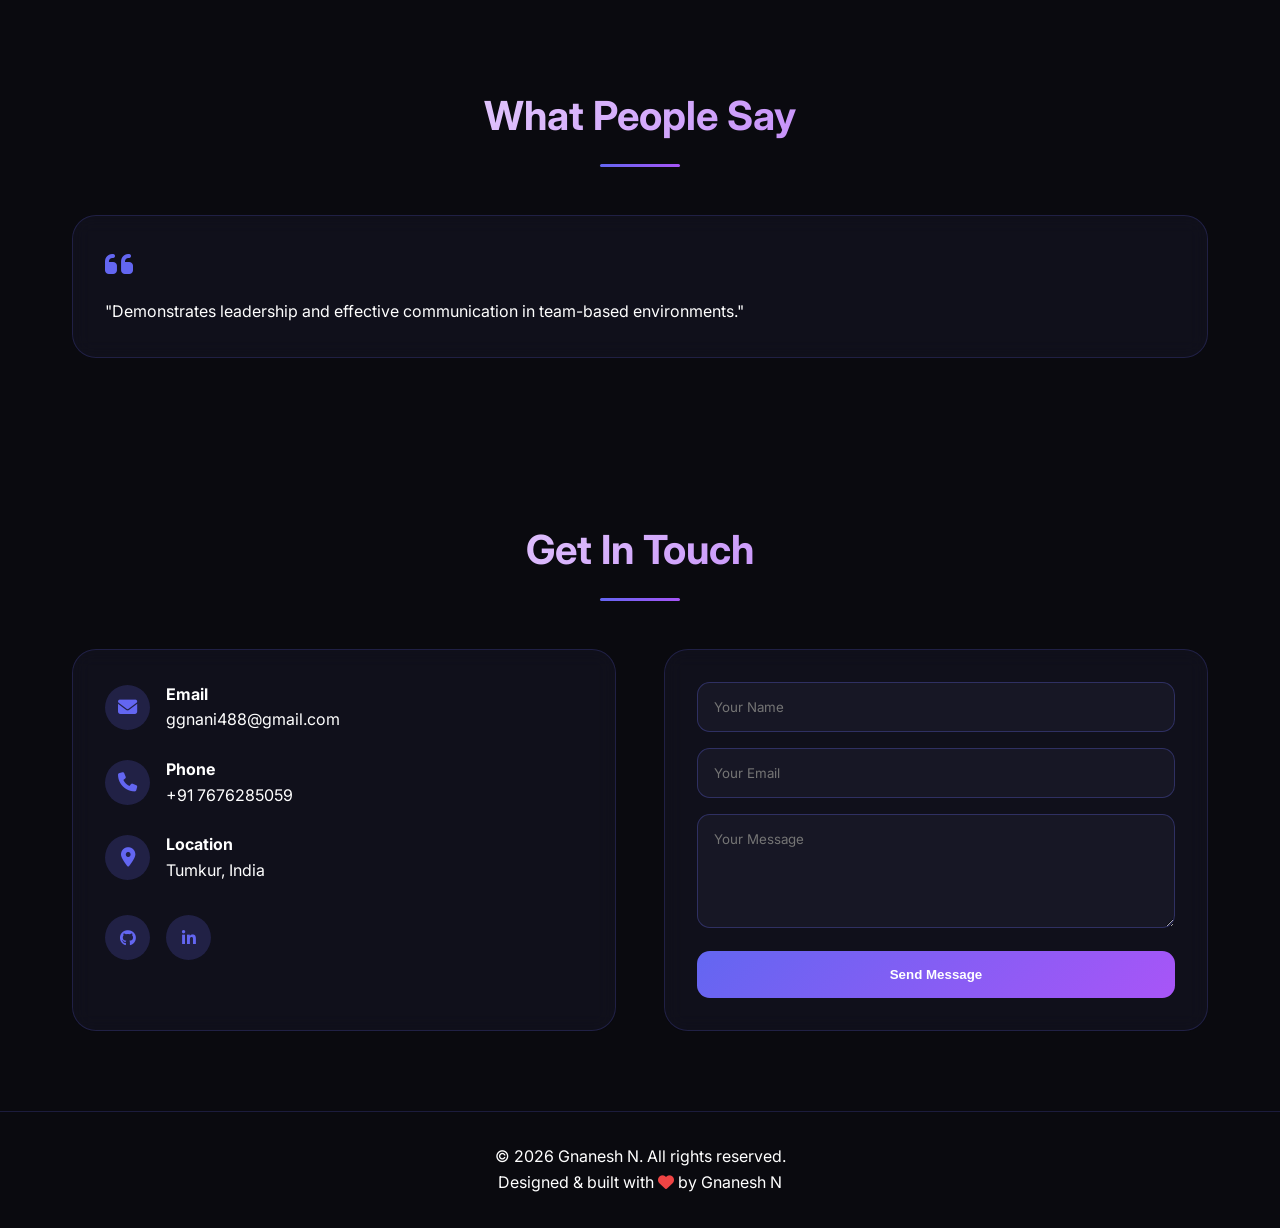
==== commit 62ca2f1c: "Update print statement from 'Hello' to 'Goodbye'" ====
--- a/index.html
+++ b/index.html
@@ -23,7 +23,6 @@
       overflow-x: hidden;
     }
 
-    /* Custom Scrollbar */
     ::-webkit-scrollbar {
       width: 8px;
     }
@@ -41,7 +40,6 @@
       padding: 0 2rem;
     }
 
-    /* ========== STICKY NAVBAR WITH GLASS EFFECT ========== */
     nav {
       position: sticky;
       top: 0;
@@ -128,6 +126,7 @@
       height: 40px;
       border-radius: 50%;
       transition: all 0.3s ease;
+      margin-right: 0.5rem;
     }
 
     .dark-mode-toggle:hover {
@@ -135,7 +134,23 @@
       transform: rotate(15deg);
     }
 
-    /* ========== HERO SECTION - FULL SCREEN ========== */
+    .theme-switcher {
+      background: rgba(99, 102, 241, 0.2);
+      border: 1px solid rgba(99, 102, 241, 0.3);
+      font-size: 1.2rem;
+      cursor: pointer;
+      color: #6366f1;
+      width: 40px;
+      height: 40px;
+      border-radius: 50%;
+      transition: all 0.3s ease;
+    }
+
+    .theme-switcher:hover {
+      background: rgba(99, 102, 241, 0.4);
+      transform: rotate(15deg);
+    }
+
     .hero {
       min-height: 100vh;
       display: flex;
@@ -146,7 +161,6 @@
       overflow: hidden;
     }
 
-    /* Animated Background Grid */
     .hero::before {
       content: '';
       position: absolute;
@@ -297,7 +311,6 @@
       object-fit: cover;
     }
 
-    /* ========== SECTIONS STYLING ========== */
     section {
       padding: 5rem 0;
     }
@@ -323,7 +336,6 @@
       border-radius: 3px;
     }
 
-    /* Glass Cards */
     .edu-card, .skill-category, .project-card, .achievement-card, .testimonial-card, .contact-info, .contact-form {
       background: rgba(20, 20, 35, 0.6);
       backdrop-filter: blur(10px);
@@ -419,7 +431,6 @@
       background: linear-gradient(135deg, rgba(99, 102, 241, 0.4), rgba(168, 85, 247, 0.4));
     }
 
-    /* Contact Section */
     .contact-container {
       display: grid;
       grid-template-columns: repeat(2, 1fr);
@@ -504,7 +515,6 @@
       box-shadow: 0 0 20px rgba(99, 102, 241, 0.5);
     }
 
-    /* Back to Top */
     .back-to-top {
       position: fixed;
       bottom: 2rem;
@@ -539,7 +549,6 @@
       border-top: 1px solid rgba(99, 102, 241, 0.2);
     }
 
-    /* Animations */
     @keyframes fadeInUp {
       from {
         opacity: 0;
@@ -593,13 +602,18 @@
         <a href="#languages">Languages</a>
         <a href="#contact">Contact</a>
       </div>
-      <button class="dark-mode-toggle" id="darkModeToggle">
-        <i class="fas fa-moon"></i>
-      </button>
+      <div>
+        <button class="dark-mode-toggle" id="darkModeToggle">
+          <i class="fas fa-moon"></i>
+        </button>
+        <button class="theme-switcher" id="themeSwitcher">
+          <i class="fas fa-palette"></i>
+        </button>
+      </div>
     </div>
   </nav>
 
-  <!-- Hero Section - Full Screen -->
+  <!-- Hero Section -->
   <section id="home" class="hero">
     <div class="container">
       <div class="hero-content">
@@ -607,8 +621,8 @@
           <h1>Hi, I'm <span class="highlight">Gnanesh N</span></h1>
           <div class="typing-text" id="typingText"></div>
           <p style="font-size: 1rem; line-height: 1.6; color: #cbd5e1;">
-            Passionate Computer Science Engineering student with interest in programming, problem-solving, and building real-world applications. 
-            Skilled in C and Python with a focus on improving software development and communication skills.
+            Passionate 2nd year Computer Science Engineering student with interest in programming, problem-solving, and building real-world applications. 
+            Skilled in Python, C, Web Development, and Prompt Engineering with a focus on improving software development and communication skills.
           </p>
           <div class="availability-badge">
             <i class="fas fa-circle" style="font-size: 0.7rem;"></i> Open to Internship Opportunities
@@ -633,8 +647,8 @@
     <div class="container">
       <h2 class="section-title">About Me</h2>
       <div class="edu-card" style="max-width: 800px; margin: 0 auto; text-align: center;">
-        <p style="font-size: 1.1rem;">“I am a second-year Computer Science Engineering student at Shridevi Institute of Engineering & Technology, Tumkur, focused on programming and problem-solving. Currently developing skills in C, Python, and web development, with an interest in building practical, real-world applications.”</p>
-        <p style="margin-top: 1rem;">🎓 B.E. in Computer Science Engineering (2024 – 2028)</p>
+        <p style="font-size: 1.1rem;">I'm a passionate <strong>2nd year Computer Science Engineering student</strong> at Shridevi Institute of Engineering & Technology, Tumkur. I love programming and problem-solving. Currently building my skills in Python, C, Web Development, and Prompt Engineering. I'm eager to apply my knowledge in real-world projects and contribute to innovative solutions.</p>
+        <p style="margin-top: 1rem;">🎓 B.E. in Computer Science Engineering (2024 - 2028) | 2nd Year | CGPA: 9.01% <span style="color: #10b981;"></span></p>
       </div>
     </div>
   </section>
@@ -648,19 +662,19 @@
           <h3>Bachelor of Engineering</h3>
           <div style="color: #6366f1; font-weight: 600;">Computer Science Engineering</div>
           <div>Shridevi Institute of Engineering & Technology, Tumkur</div>
-          <div>2024 - 2028</div>
+          <div>2024 - 2028 | CGPA: 9.01% <span style="color: #10b981;"></span></div>
         </div>
         <div class="edu-card">
           <h3>Higher Secondary (12th)</h3>
           <div style="color: #6366f1; font-weight: 600;">Seshadripuram PU College, Tumkur</div>
           <div>2024</div>
-          <div>Percentage: 91.67%</div>
+          <div>Percentage: 91.67% <span style="color: #10b981;"></span></div>
         </div>
         <div class="edu-card">
           <h3>Secondary School (10th)</h3>
           <div style="color: #6366f1; font-weight: 600;">Morarji Desai Residential School, Bychapura</div>
           <div>2022</div>
-          <div>Percentage: 86.27%</div>
+          <div>Percentage: 86.24%</div>
         </div>
       </div>
     </div>
@@ -676,14 +690,15 @@
           <div class="skill-items">
             <span class="skill-tag">HTML5</span>
             <span class="skill-tag">CSS3</span>
+            <span class="skill-tag">Web Development</span>
           </div>
         </div>
         <div class="skill-category">
           <h3>Programming Languages</h3>
           <div class="skill-items">
             <span class="skill-tag">C</span>
-            <span class="skill-tag">C++</span>
             <span class="skill-tag">Python</span>
+            <span class="skill-tag">Prompt Engineering</span>
           </div>
         </div>
         <div class="skill-category">
@@ -691,37 +706,51 @@
           <div class="skill-items">
             <span class="skill-tag">Git (Basic)</span>
             <span class="skill-tag">VS Code</span>
+            <span class="skill-tag">Backend Process</span>
+            <span class="skill-tag">Database Management</span>
+            <span class="skill-tag">API</span>
           </div>
         </div>
       </div>
     </div>
   </section>
 
-  <!-- Projects Section -->
+  <!-- Projects Section - UPDATED with 3 Projects -->
   <section id="projects">
     <div class="container">
       <h2 class="section-title">Projects</h2>
-      <div id="projects-container">
-        <div class="projects-grid">
-          <div class="project-card">
-            <h3>Personal Portfolio Website</h3>
-            <p>Built a responsive personal portfolio website using HTML and CSS to showcase skills, education, and projects.</p>
-            <div style="color: #6366f1; margin-top: 1rem;">HTML, CSS</div>
-          </div>
-          <div class="project-card">
-            <h3>More Coming Soon</h3>
-            <p>Currently working on exciting new projects. Stay tuned for updates!</p>
-            <div style="color: #6366f1; margin-top: 1rem;">In Progress</div>
-          </div>
+      <div class="projects-grid">
+        <!-- Project 1 -->
+        <div class="project-card">
+          <h3>Personal Portfolio Website</h3>
+          <p>Built a responsive personal portfolio website using HTML and CSS to showcase skills, education, and projects with dark mode and theme switcher.</p>
+          <div style="color: #6366f1; margin-top: 1rem;">HTML, CSS, JavaScript</div>
+          <div style="margin-top: 0.5rem; font-size: 0.85rem; color: #10b981;">✅ Completed</div>
+        </div>
+        
+        <!-- Project 2 -->
+        <div class="project-card">
+          <h3>Dhanvantari – Rural Health Platform</h3>
+          <p>Built an offline-first health platform for rural India with 12+ languages, voice input, 5-channel emergency SOS (PWA, SMS, USSD, toll-free, pre-saved), symptom checker, AI chatbot, hospital finder, and vaccination tracker – reducing emergency response time from hours to under 30 seconds.</p>
+          <div style="color: #6366f1; margin-top: 1rem;">Backend Process, Database Management, API</div>
+          <div style="margin-top: 0.5rem; font-size: 0.85rem; color: #10b981;">📅 March 2026 - May 2026</div>
+        </div>
+        
+        <!-- Project 3 - NEW -->
+        <div class="project-card">
+          <h3>Digital Drug Tracking System</h3>
+          <p>A comprehensive system to track and monitor pharmaceutical drugs across the supply chain, ensuring transparency, reducing counterfeit medicines, and improving patient safety. Features include batch tracking, and expiry monitoring.</p>
+          <div style="color: #6366f1; margin-top: 1rem;">Backend Process, Database Management, API, Tracking System</div>
+          <div style="margin-top: 0.5rem; font-size: 0.85rem; color: #10b981;">✅ Completed</div>
         </div>
       </div>
     </div>
   </section>
 
-  <!-- Achievements Section -->
+  <!-- Achievements Section - UPDATED with 4 Certifications -->
   <section id="achievements">
     <div class="container">
-      <h2 class="section-title">Achievements</h2>
+      <h2 class="section-title">Achievements & Certifications</h2>
       <div class="achievements-grid">
         <div class="achievement-card">
           <i class="fas fa-code" style="font-size: 2rem; color: #6366f1;"></i>
@@ -738,19 +767,23 @@
           <h4 style="margin: 1rem 0;">Soft Skills Training</h4>
           <p>Completed 3-day Soft Skills Training program</p>
         </div>
+        <div class="achievement-card">
+          <i class="fas fa-certificate" style="font-size: 2rem; color: #6366f1;"></i>
+          <h4 style="margin: 1rem 0;">Certificate of Completion</h4>
+          <p>Completed Professional Certification Program (Dec 2025 - Present)</p>
+        </div>
       </div>
     </div>
   </section>
 
-  <!-- Languages Section -->
+  <!-- Languages Section - UPDATED -->
   <section id="languages">
     <div class="container">
       <h2 class="section-title">Languages</h2>
       <div class="languages-grid">
-        <div class="language-item"><i class="fas fa-language"></i><br>Kannada<br><small>Fluent</small></div>
-        <div class="language-item"><i class="fas fa-language"></i><br>English<br><small>Intermediate</small></div>
-        <div class="language-item"><i class="fas fa-language"></i><br>Hindi<br><small>Can Understand</small></div>
-        <div class="language-item"><i class="fas fa-language"></i><br>Telugu<br><small>Can Understand</small></div>
+        <div class="language-item"><i class="fas fa-language"></i><br>English<br><small>Both (Read/Write/Speak)</small></div>
+        <div class="language-item"><i class="fas fa-language"></i><br>Kannada<br><small>Both (Read/Write/Speak)</small></div>
+        <div class="language-item"><i class="fas fa-language"></i><br>Telugu<br><small>Spoken</small></div>
       </div>
     </div>
   </section>
@@ -835,7 +868,7 @@
 
   <script>
     // Typing Animation
-    const texts = ["Aspiring Software Developer", "C & Python Programmer", "Problem Solver", "Tech Enthusiast"];
+    const texts = ["Aspiring Software Developer", "Python & C Programmer", "Web Developer", "Prompt Engineer", "Problem Solver"];
     let index = 0;
     let charIndex = 0;
     let currentText = "";
@@ -868,6 +901,41 @@
     }
 
     typeEffect();
+
+    // Theme Switcher
+    let currentTheme = 0;
+    const themes = [
+      { primary: "#6366f1", secondary: "#a855f7", glow: "rgba(99, 102, 241, 0.5)" },
+      { primary: "#3b82f6", secondary: "#06b6d4", glow: "rgba(59, 130, 246, 0.5)" },
+      { primary: "#10b981", secondary: "#14b8a6", glow: "rgba(16, 185, 129, 0.5)" },
+      { primary: "#f97316", secondary: "#ef4444", glow: "rgba(249, 115, 22, 0.5)" },
+      { primary: "#06b6d4", secondary: "#ec489a", glow: "rgba(6, 182, 212, 0.5)" }
+    ];
+
+    function applyTheme(themeIndex) {
+      const theme = themes[themeIndex];
+      const style = document.createElement('style');
+      style.id = 'theme-style';
+      const oldStyle = document.getElementById('theme-style');
+      if (oldStyle) oldStyle.remove();
+      style.innerHTML = `
+        .skill-tag:hover { background: ${theme.primary} !important; }
+        .social-links a:hover { background: ${theme.primary} !important; }
+        .submit-btn { background: linear-gradient(135deg, ${theme.primary}, ${theme.secondary}) !important; }
+        .back-to-top { background: linear-gradient(135deg, ${theme.primary}, ${theme.secondary}) !important; }
+      `;
+      document.head.appendChild(style);
+    }
+
+    const themeSwitcher = document.getElementById('themeSwitcher');
+    if (themeSwitcher) {
+      themeSwitcher.addEventListener('click', () => {
+        currentTheme = (currentTheme + 1) % themes.length;
+        applyTheme(currentTheme);
+        themeSwitcher.style.transform = 'rotate(360deg)';
+        setTimeout(() => { themeSwitcher.style.transform = ''; }, 300);
+      });
+    }
 
     // Dark Mode Toggle
     const darkModeToggle = document.getElementById('darkModeToggle');
@@ -890,10 +958,9 @@
       });
     }
 
-    // Back to Top Button - FIXED
+    // Back to Top Button
     const backToTop = document.getElementById('backToTop');
     if (backToTop) {
-      // Show/hide on scroll
       window.addEventListener('scroll', () => {
         if (window.scrollY > 300) {
           backToTop.classList.add('visible');
@@ -901,14 +968,9 @@
           backToTop.classList.remove('visible');
         }
       });
-      
-      // Click to scroll to top
       backToTop.addEventListener('click', (e) => {
         e.preventDefault();
-        window.scrollTo({
-          top: 0,
-          behavior: 'smooth'
-        });
+        window.scrollTo({ top: 0, behavior: 'smooth' });
       });
     }
 
@@ -931,14 +993,12 @@
       });
     }
 
-    // Smooth Scrolling for all anchor links
+    // Smooth Scrolling
     document.querySelectorAll('a[href^="#"]').forEach(anchor => {
       anchor.addEventListener('click', function(e) {
         e.preventDefault();
         const target = document.querySelector(this.getAttribute('href'));
-        if (target) {
-          target.scrollIntoView({ behavior: 'smooth' });
-        }
+        if (target) target.scrollIntoView({ behavior: 'smooth' });
       });
     });
 
@@ -953,3 +1013,5 @@
     }, { threshold: 0.1 });
     fadeElements.forEach(el => observer.observe(el));
   </script>
+</body>
+</html>
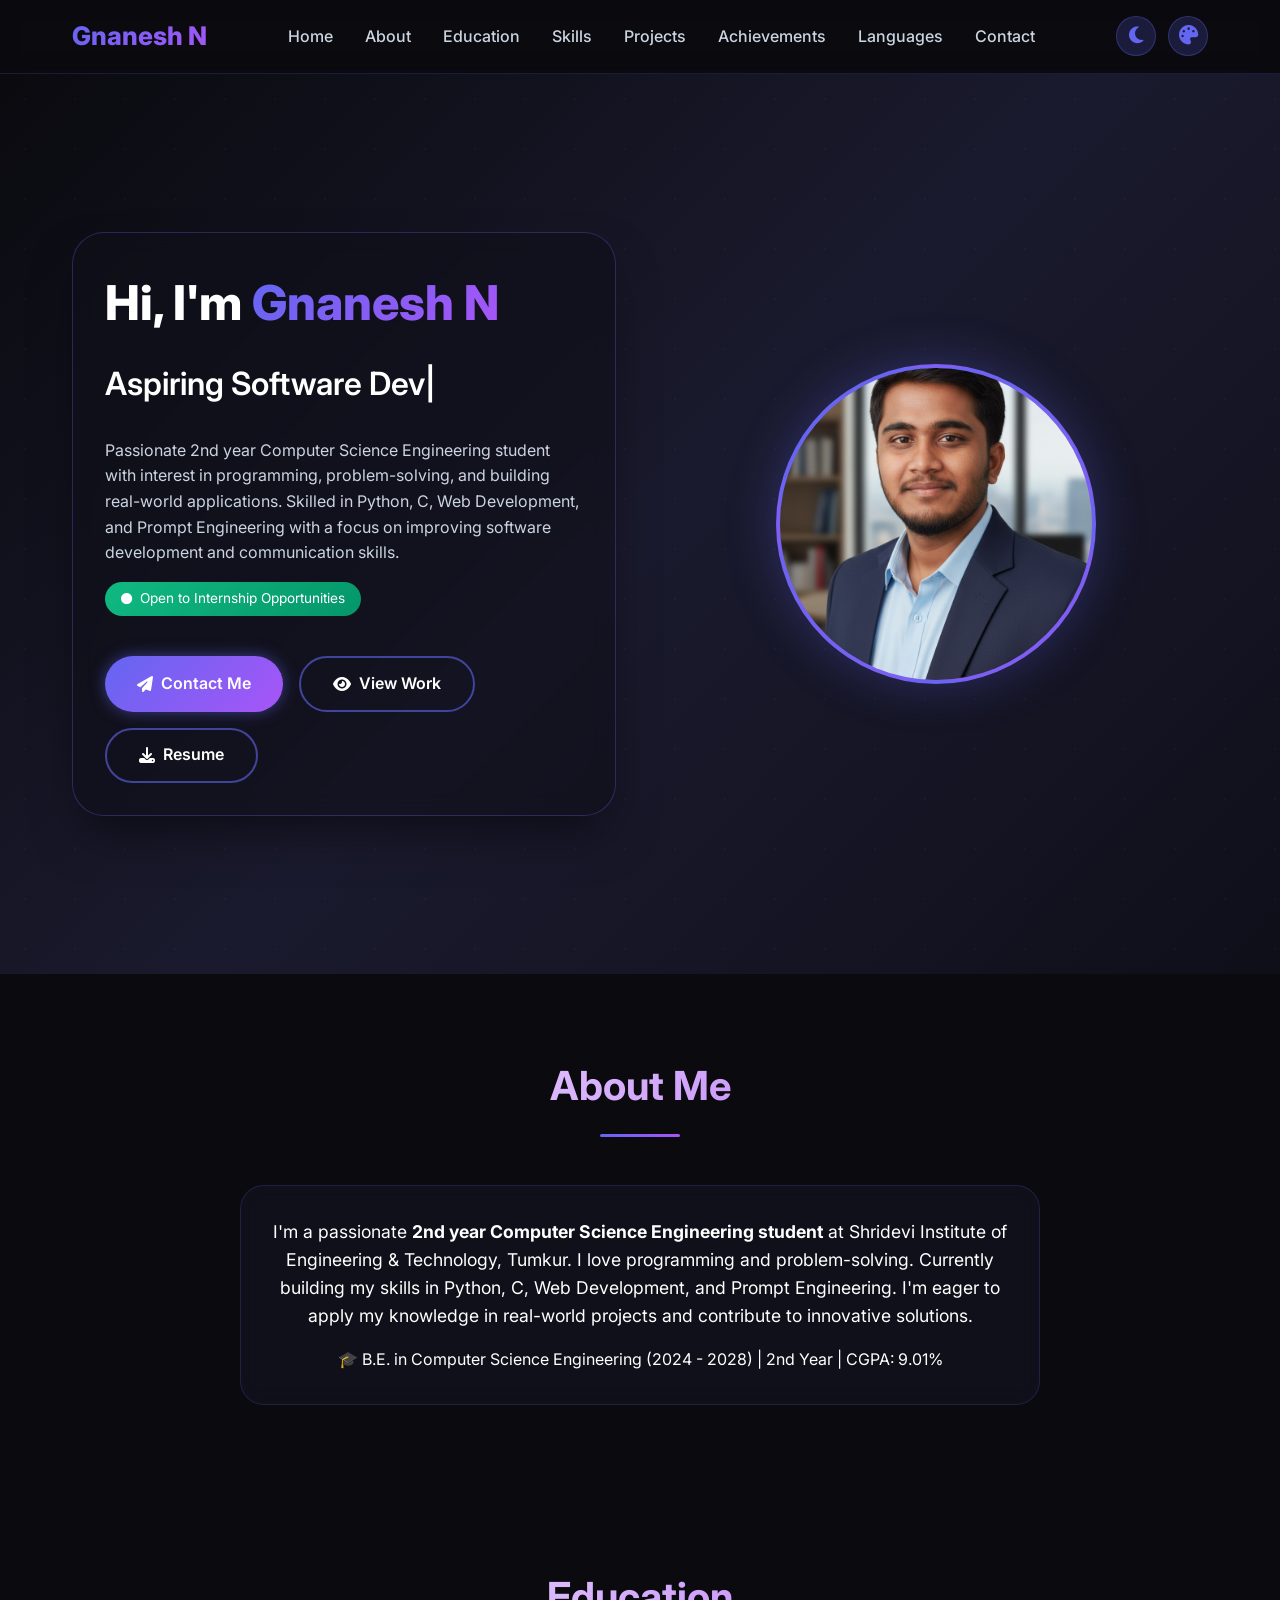
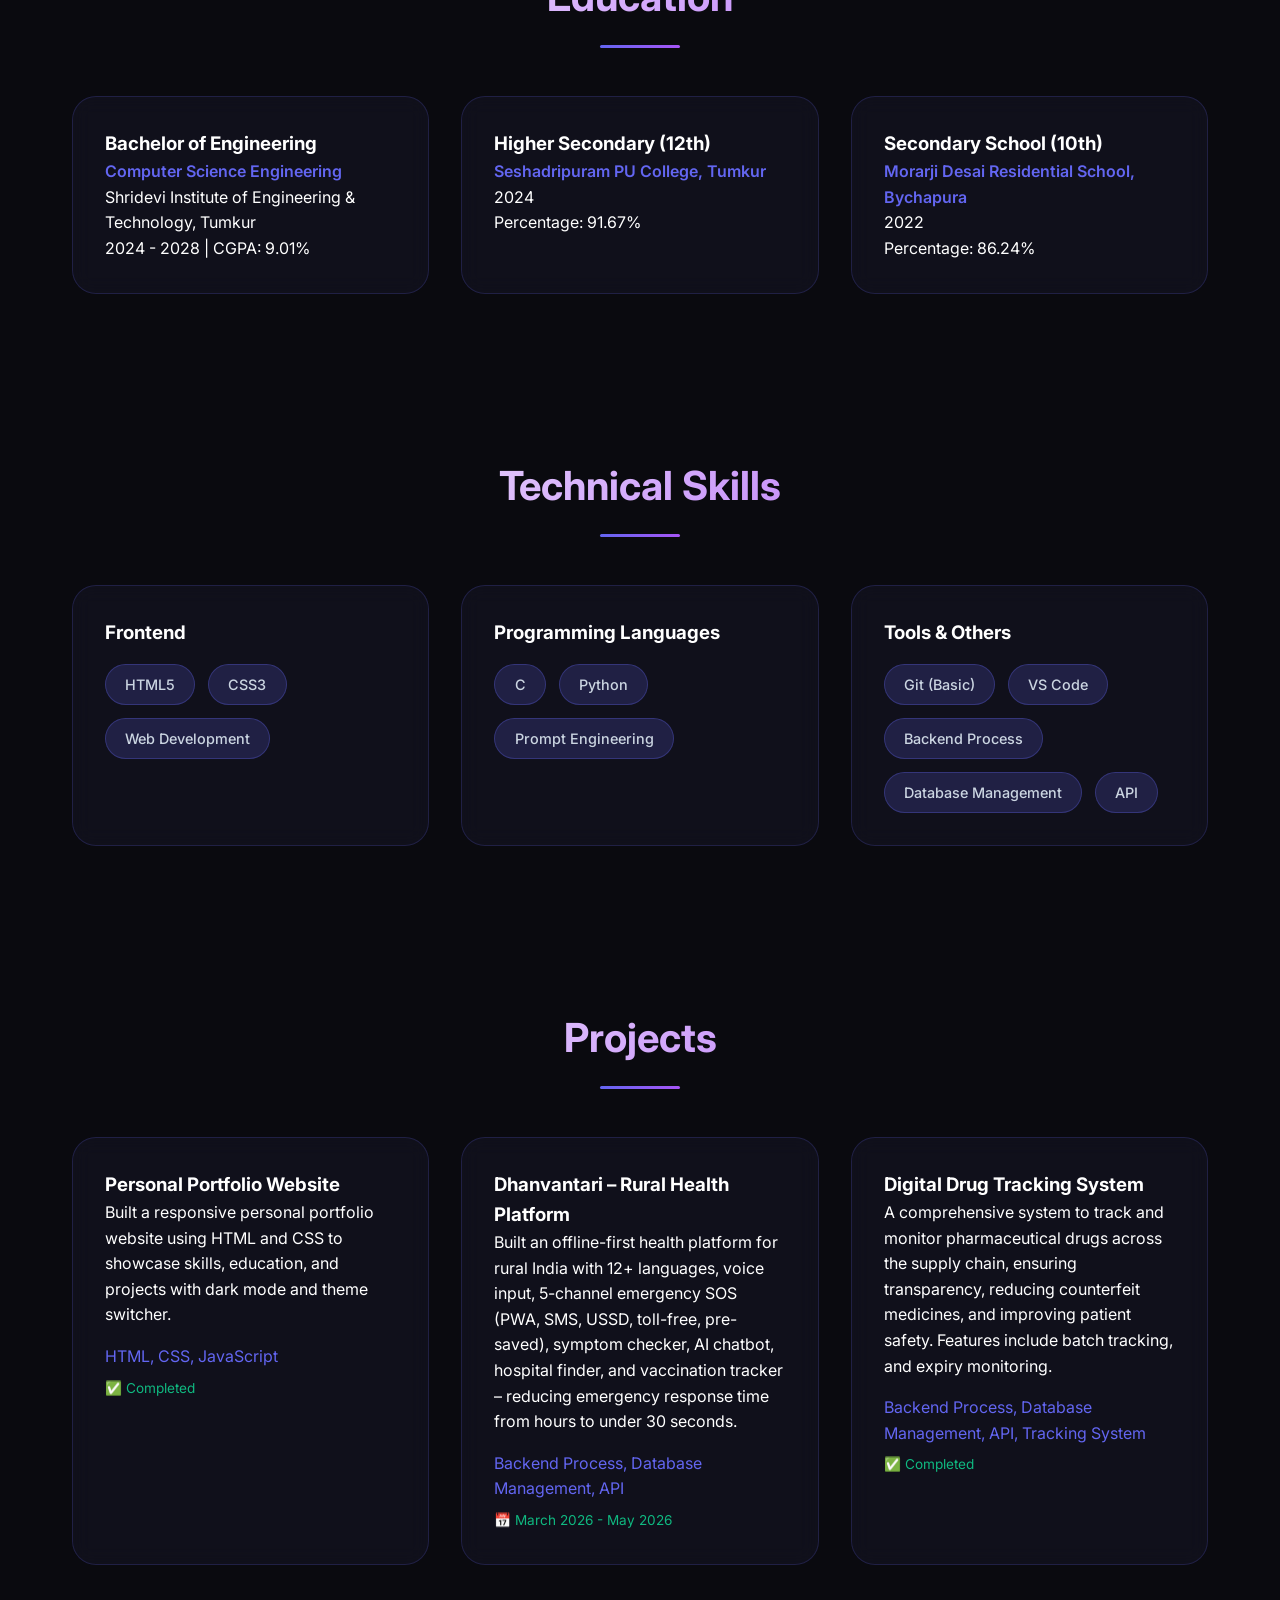
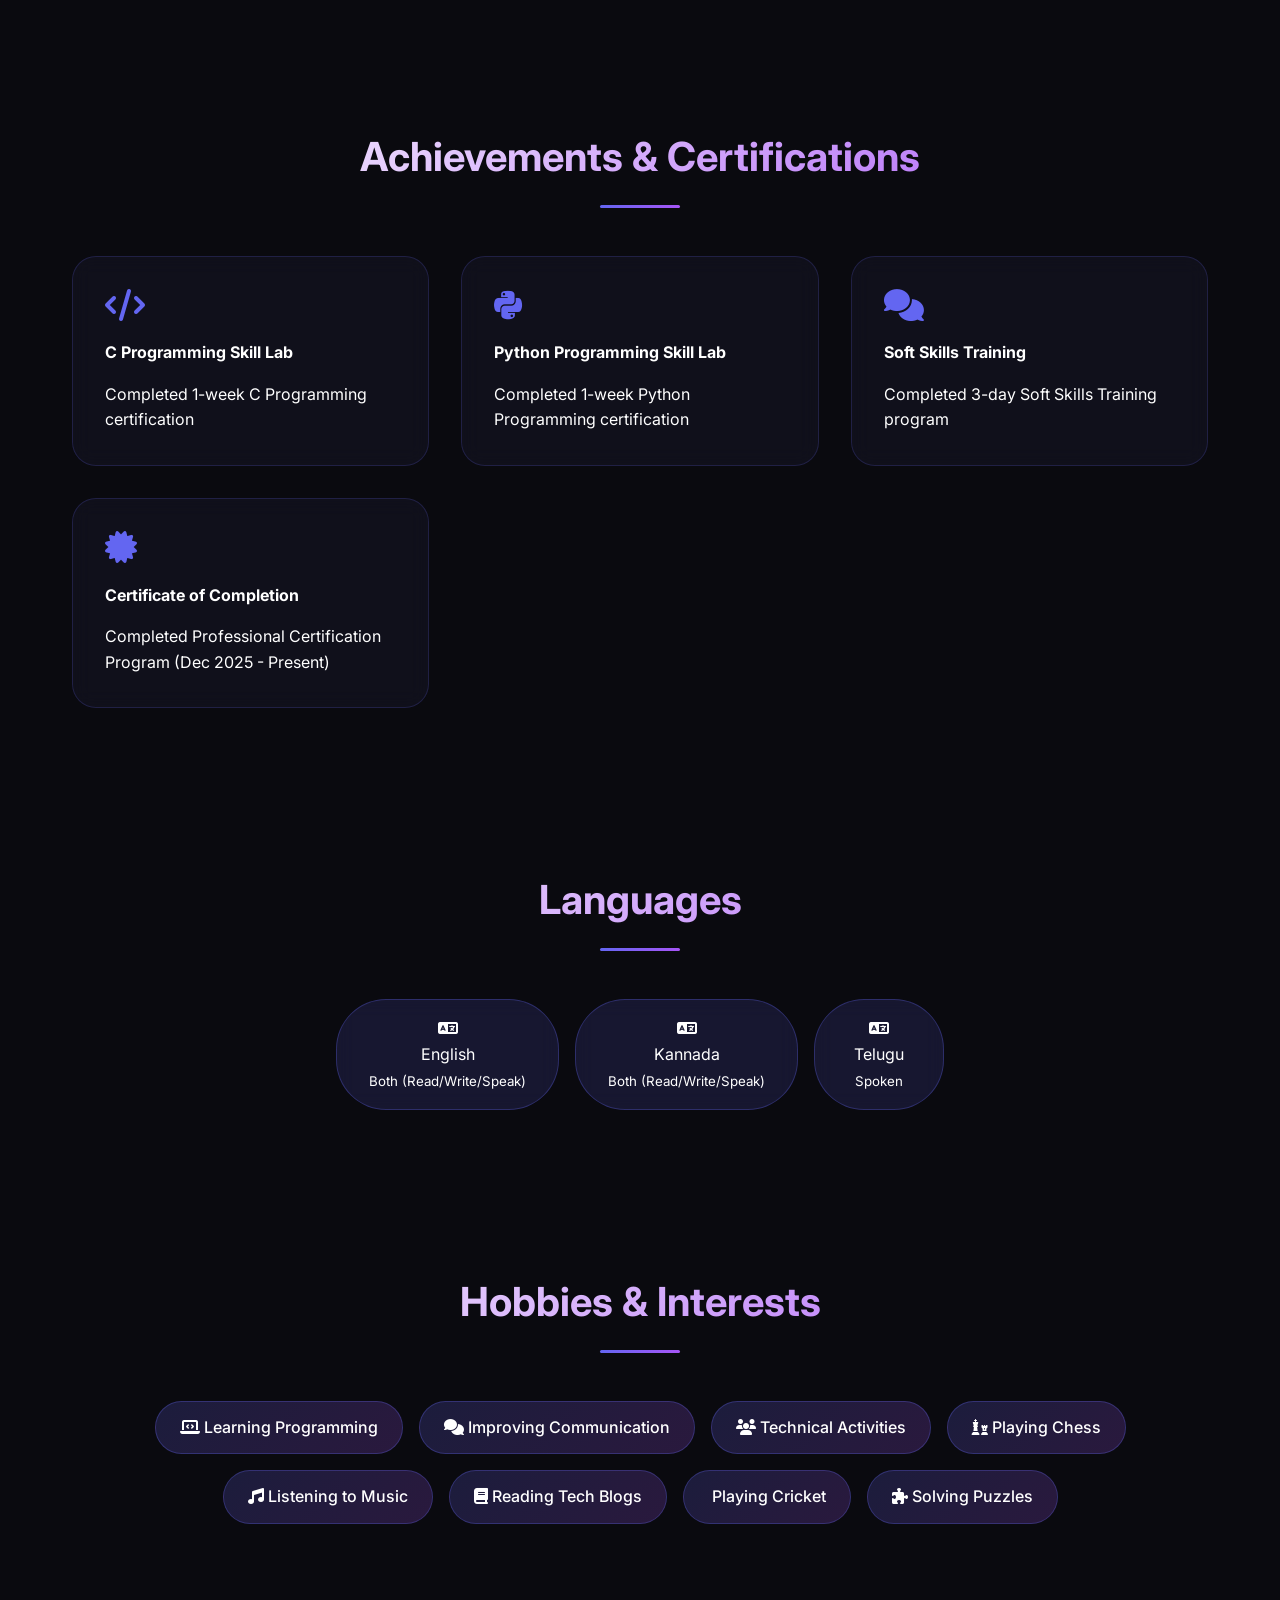
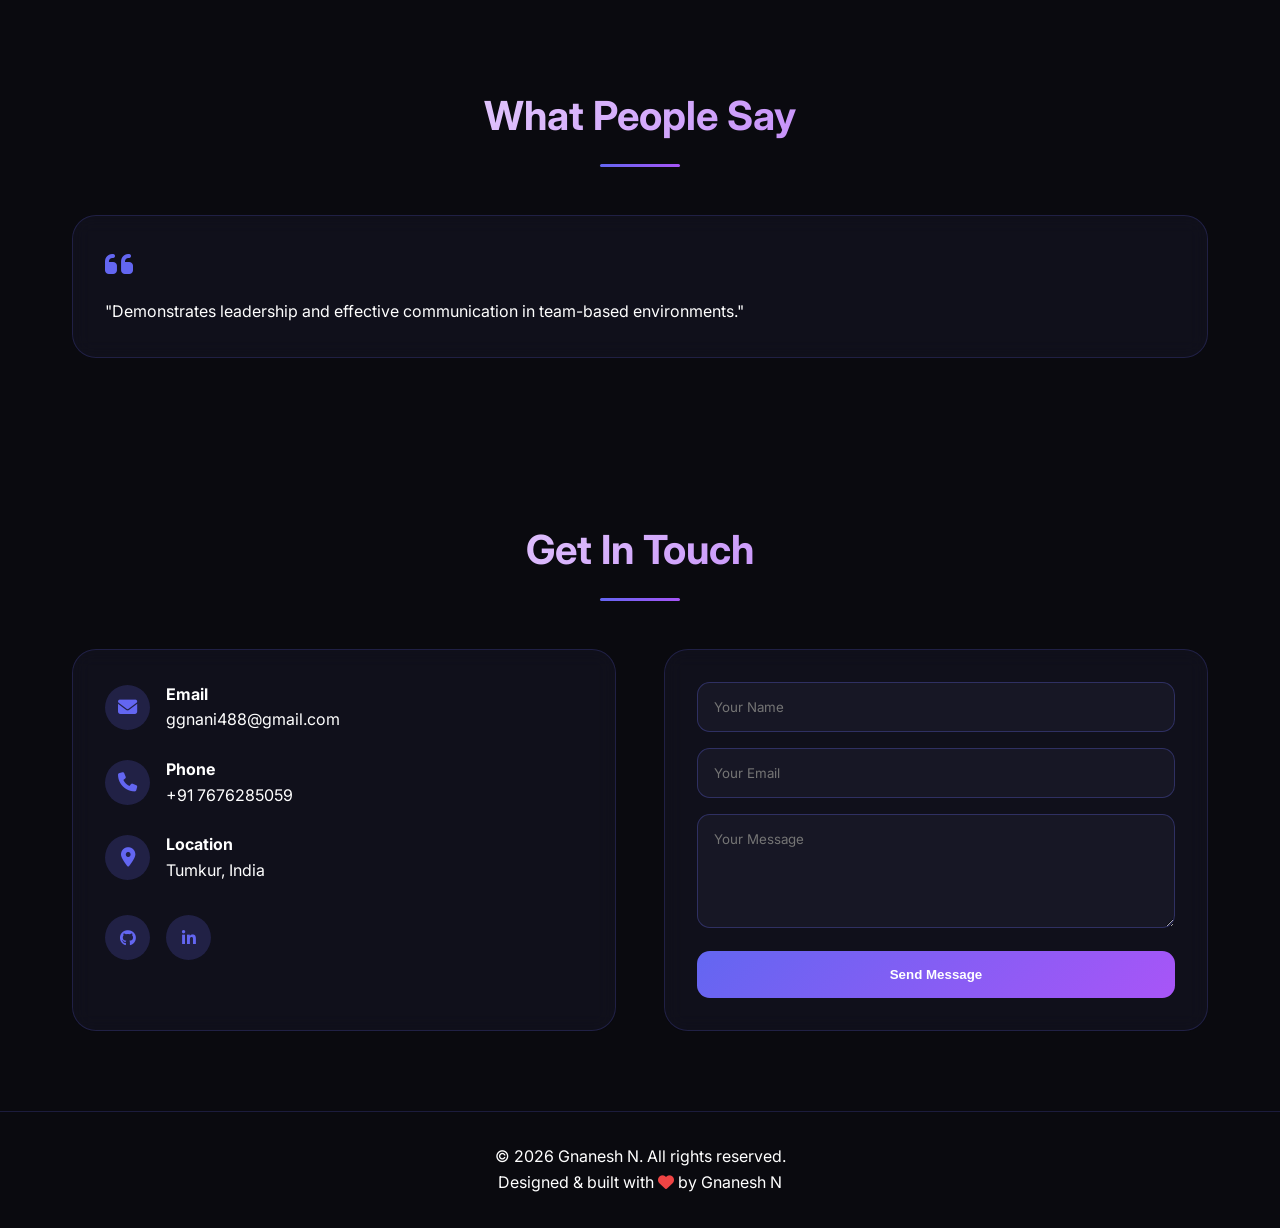
==== commit d1407038: "Update index.html" ====
--- a/index.html
+++ b/index.html
@@ -630,7 +630,8 @@
           <div class="hero-buttons">
             <a href="#contact" class="btn btn-primary"><i class="fas fa-paper-plane"></i> Contact Me</a>
             <a href="#projects" class="btn btn-outline"><i class="fas fa-eye"></i> View Work</a>
-            <a href="#" class="btn btn-outline" id="resumeBtn"><i class="fas fa-download"></i> Resume</a>
+            <a href="GNANESH_Resume.pdf" class="btn btn-outline" download target="_blank"><i class="fas fa-download"></i> Resume</a>
+            
           </div>
         </div>
         <div class="hero-image">
@@ -860,7 +861,7 @@
   </section>
 
   <footer>
-    <p>&copy; 2026 Gnanesh N. All rights reserved.</p>
+    <p>&copy;  2026 Gnanesh N. All rights reserved.</p>
     <p>Designed & built with <i class="fas fa-heart" style="color: #ef4444;"></i> by Gnanesh N</p>
   </footer>
 
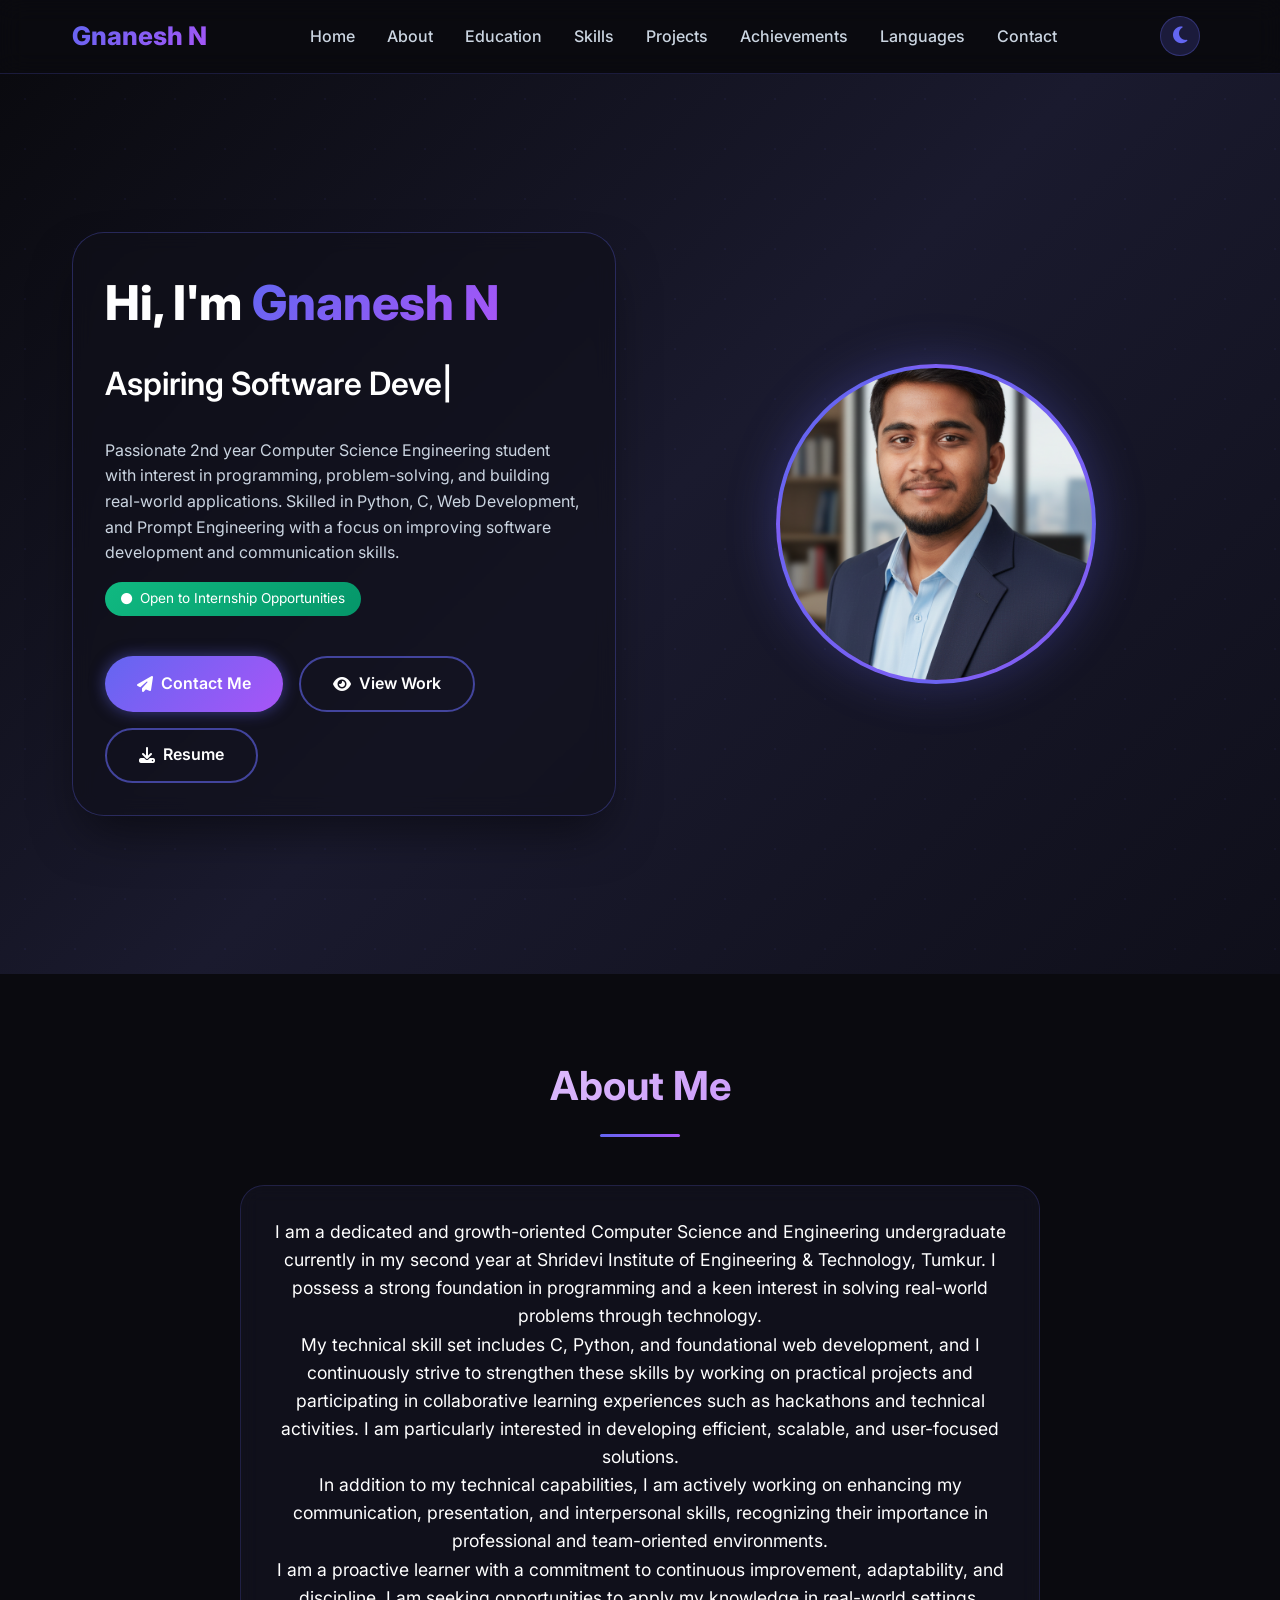
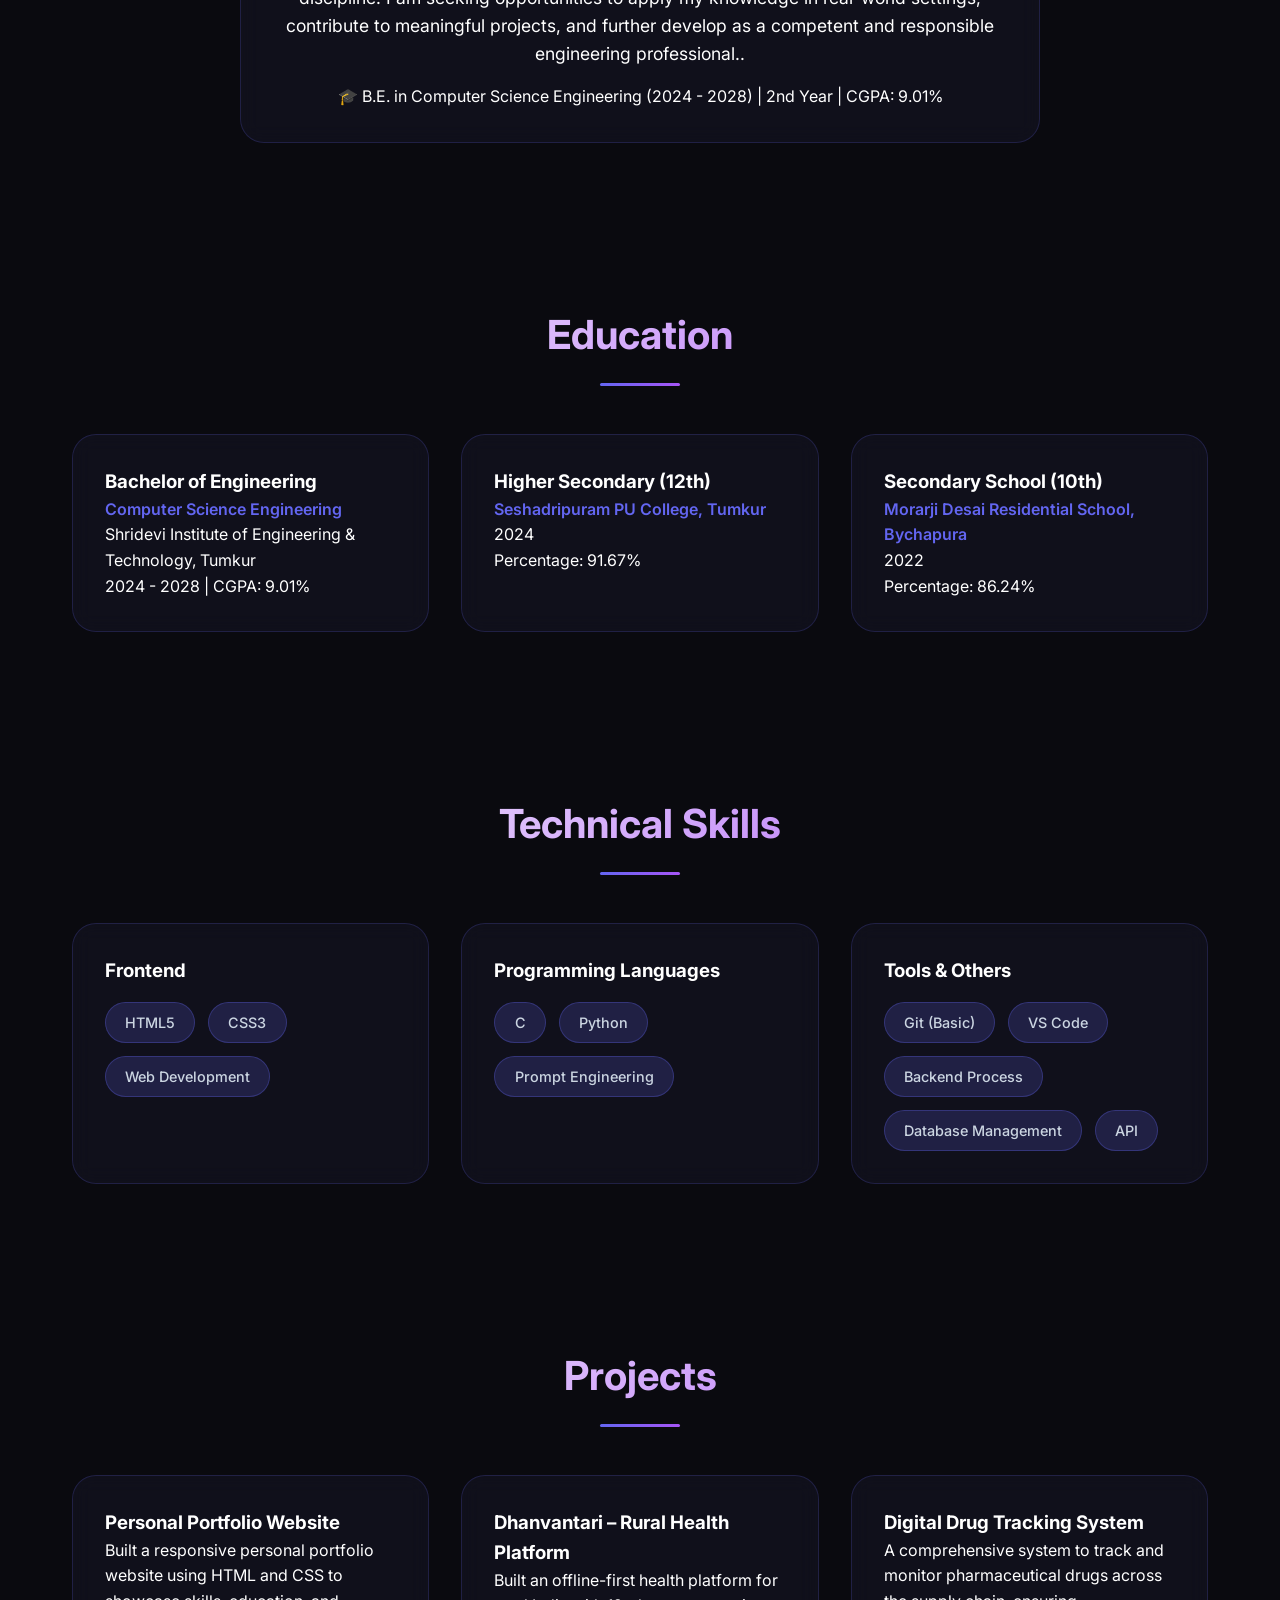
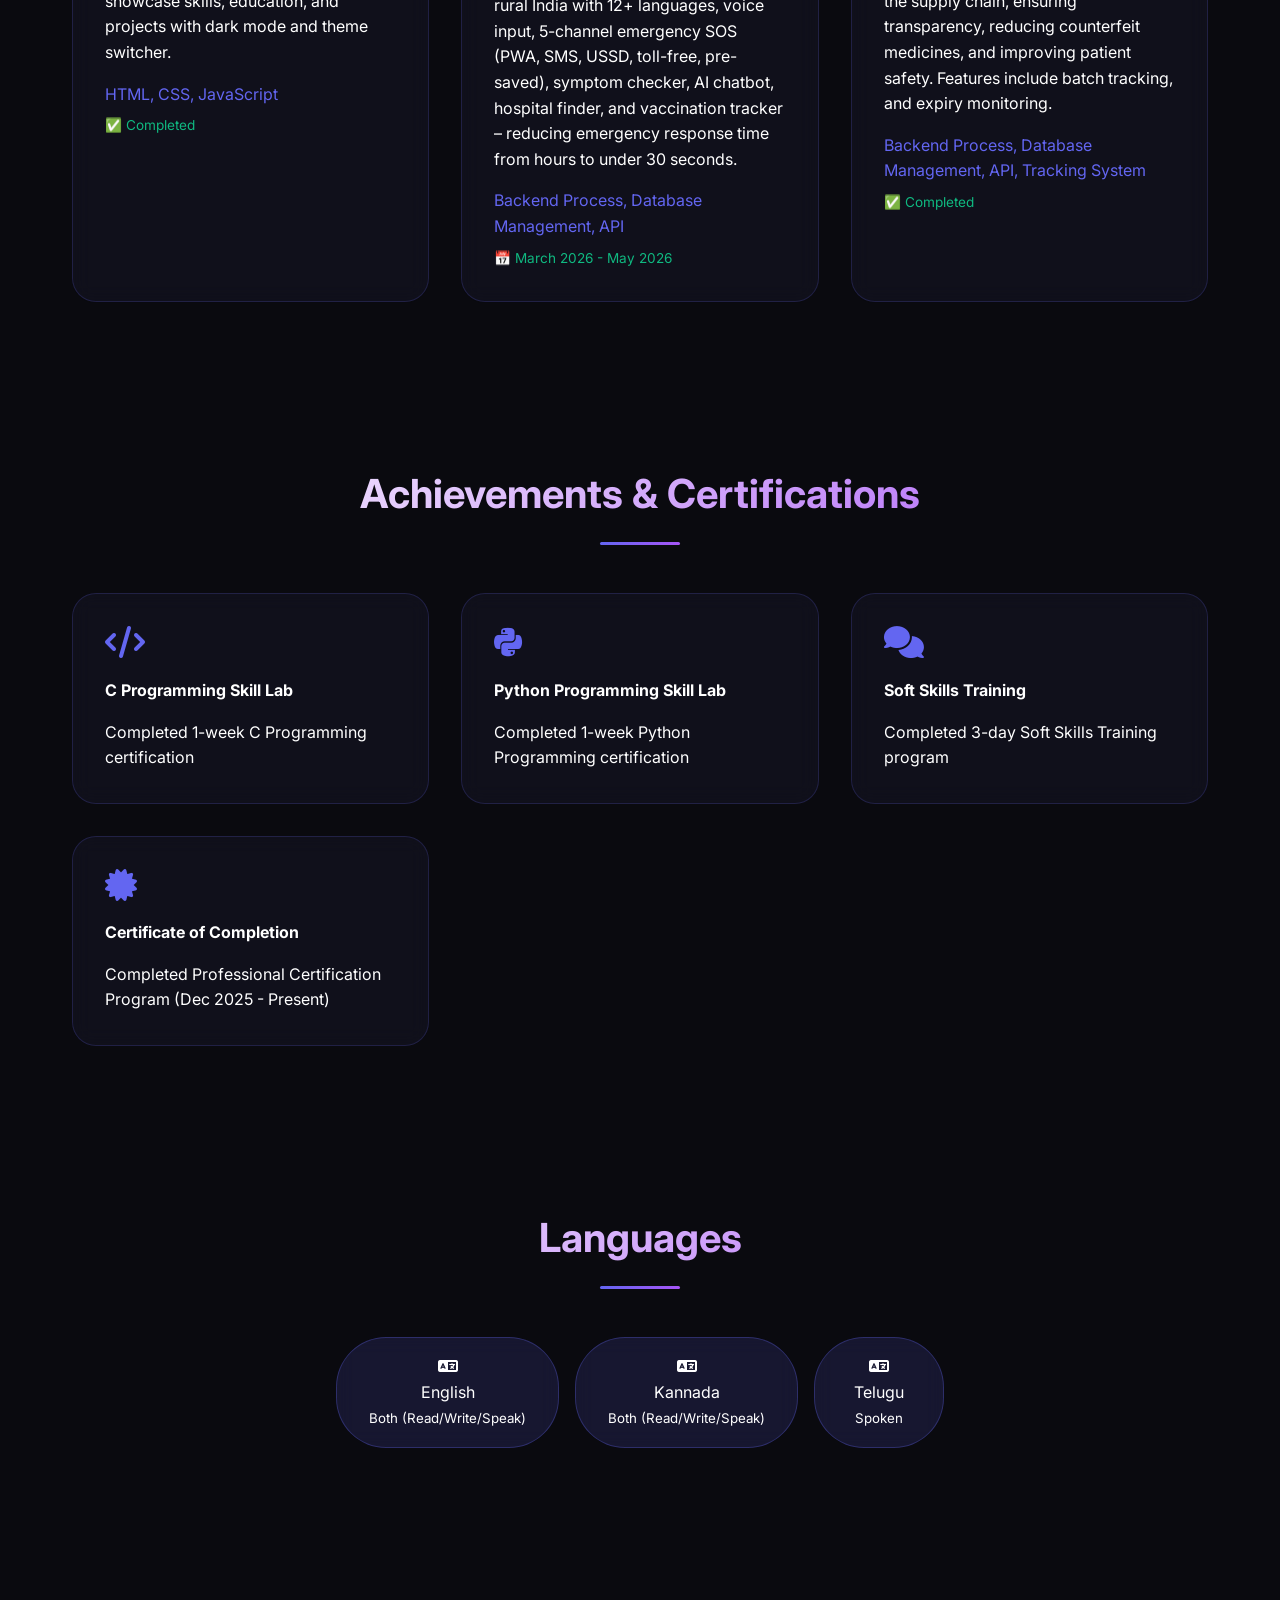
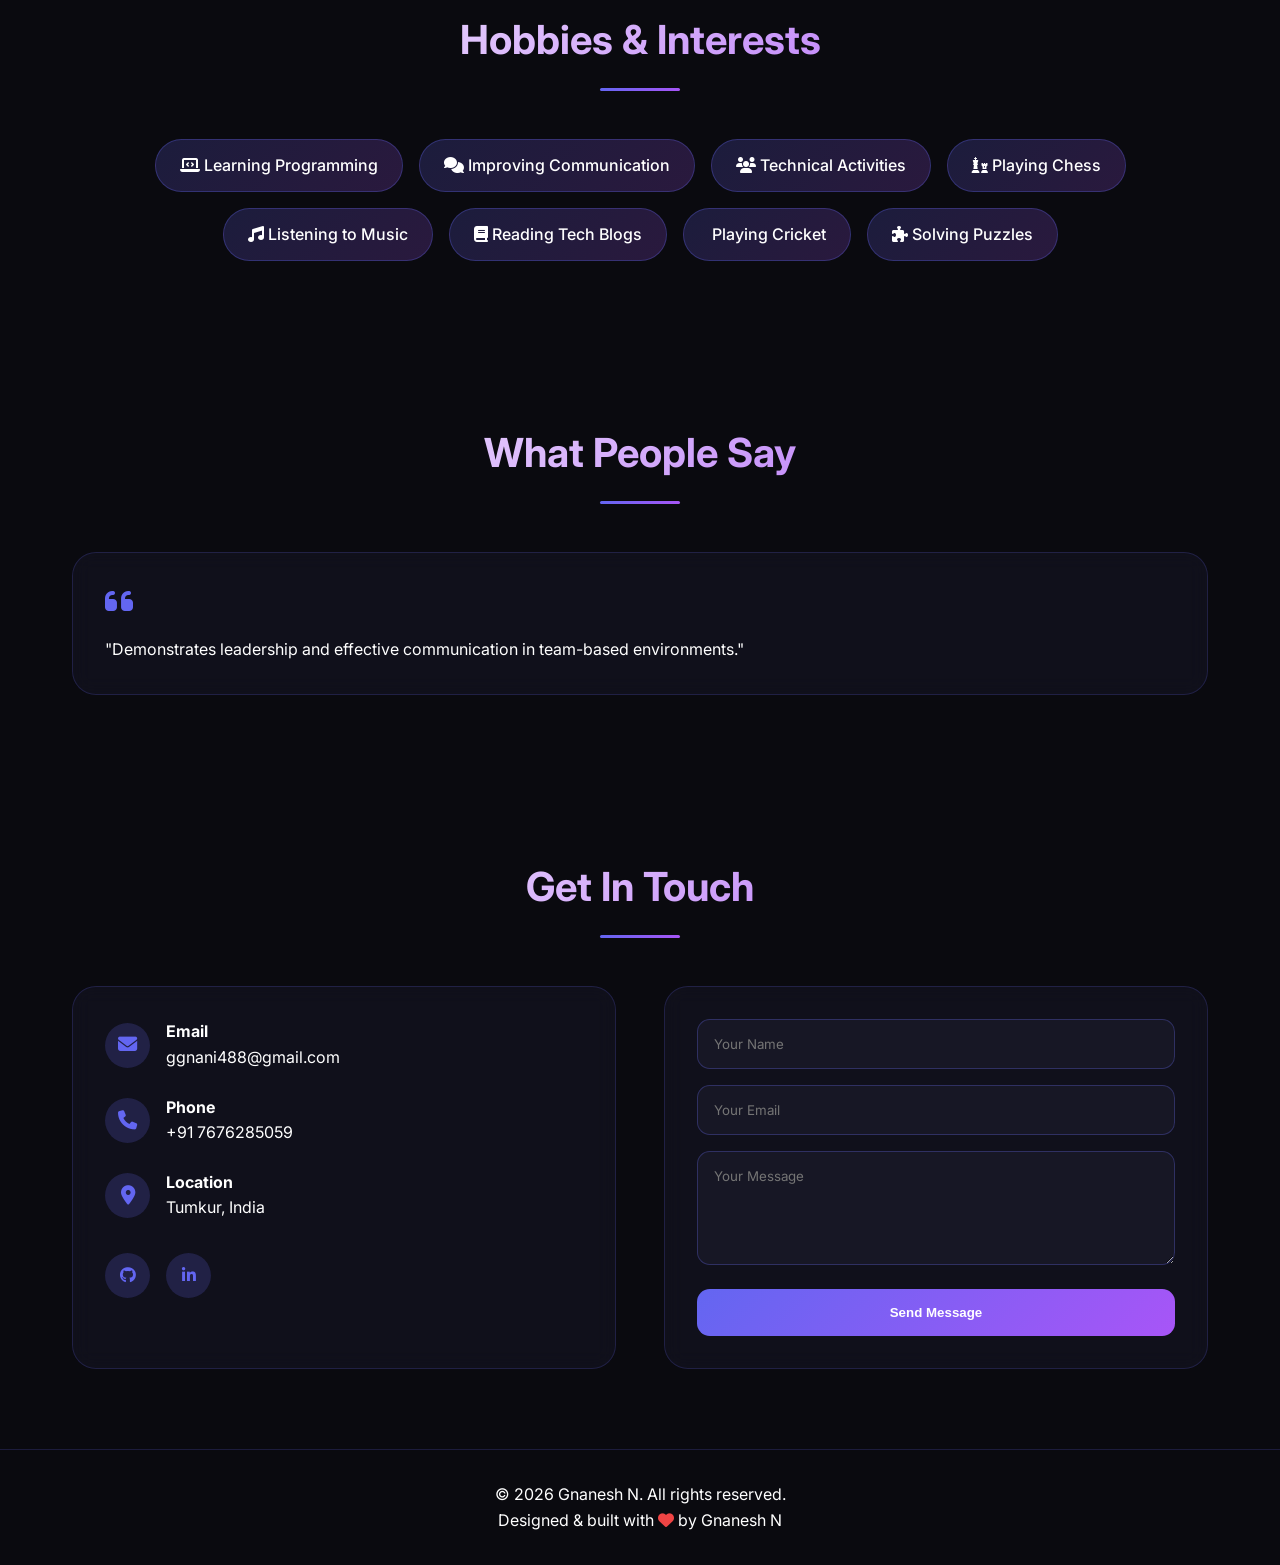
==== commit c10f3979: "Update print statement from 'Hello' to 'Goodbye'" ====
--- a/index.html
+++ b/index.html
@@ -606,9 +606,6 @@
         <button class="dark-mode-toggle" id="darkModeToggle">
           <i class="fas fa-moon"></i>
         </button>
-        <button class="theme-switcher" id="themeSwitcher">
-          <i class="fas fa-palette"></i>
-        </button>
       </div>
     </div>
   </nav>
@@ -648,7 +645,13 @@
     <div class="container">
       <h2 class="section-title">About Me</h2>
       <div class="edu-card" style="max-width: 800px; margin: 0 auto; text-align: center;">
-        <p style="font-size: 1.1rem;">I'm a passionate <strong>2nd year Computer Science Engineering student</strong> at Shridevi Institute of Engineering & Technology, Tumkur. I love programming and problem-solving. Currently building my skills in Python, C, Web Development, and Prompt Engineering. I'm eager to apply my knowledge in real-world projects and contribute to innovative solutions.</p>
+        <p style="font-size: 1.1rem;">I am a dedicated and growth-oriented Computer Science and Engineering undergraduate currently in my second year at Shridevi Institute of Engineering & Technology, Tumkur. I possess a strong foundation in programming and a keen interest in solving real-world problems through technology.<br>
+
+        My technical skill set includes C, Python, and foundational web development, and I continuously strive to strengthen these skills by working on practical projects and participating in collaborative learning experiences such as hackathons and technical activities. I am particularly interested in developing efficient, scalable, and user-focused solutions.<br>
+
+        In addition to my technical capabilities, I am actively working on enhancing my communication, presentation, and interpersonal skills, recognizing their importance in professional and team-oriented environments.<br>
+
+        I am a proactive learner with a commitment to continuous improvement, adaptability, and discipline. I am seeking opportunities to apply my knowledge in real-world settings, contribute to meaningful projects, and further develop as a competent and responsible engineering professional..</p>
         <p style="margin-top: 1rem;">🎓 B.E. in Computer Science Engineering (2024 - 2028) | 2nd Year | CGPA: 9.01% <span style="color: #10b981;"></span></p>
       </div>
     </div>
@@ -904,39 +907,7 @@
     typeEffect();
 
     // Theme Switcher
-    let currentTheme = 0;
-    const themes = [
-      { primary: "#6366f1", secondary: "#a855f7", glow: "rgba(99, 102, 241, 0.5)" },
-      { primary: "#3b82f6", secondary: "#06b6d4", glow: "rgba(59, 130, 246, 0.5)" },
-      { primary: "#10b981", secondary: "#14b8a6", glow: "rgba(16, 185, 129, 0.5)" },
-      { primary: "#f97316", secondary: "#ef4444", glow: "rgba(249, 115, 22, 0.5)" },
-      { primary: "#06b6d4", secondary: "#ec489a", glow: "rgba(6, 182, 212, 0.5)" }
-    ];
-
-    function applyTheme(themeIndex) {
-      const theme = themes[themeIndex];
-      const style = document.createElement('style');
-      style.id = 'theme-style';
-      const oldStyle = document.getElementById('theme-style');
-      if (oldStyle) oldStyle.remove();
-      style.innerHTML = `
-        .skill-tag:hover { background: ${theme.primary} !important; }
-        .social-links a:hover { background: ${theme.primary} !important; }
-        .submit-btn { background: linear-gradient(135deg, ${theme.primary}, ${theme.secondary}) !important; }
-        .back-to-top { background: linear-gradient(135deg, ${theme.primary}, ${theme.secondary}) !important; }
-      `;
-      document.head.appendChild(style);
-    }
-
-    const themeSwitcher = document.getElementById('themeSwitcher');
-    if (themeSwitcher) {
-      themeSwitcher.addEventListener('click', () => {
-        currentTheme = (currentTheme + 1) % themes.length;
-        applyTheme(currentTheme);
-        themeSwitcher.style.transform = 'rotate(360deg)';
-        setTimeout(() => { themeSwitcher.style.transform = ''; }, 300);
-      });
-    }
+    
 
     // Dark Mode Toggle
     const darkModeToggle = document.getElementById('darkModeToggle');
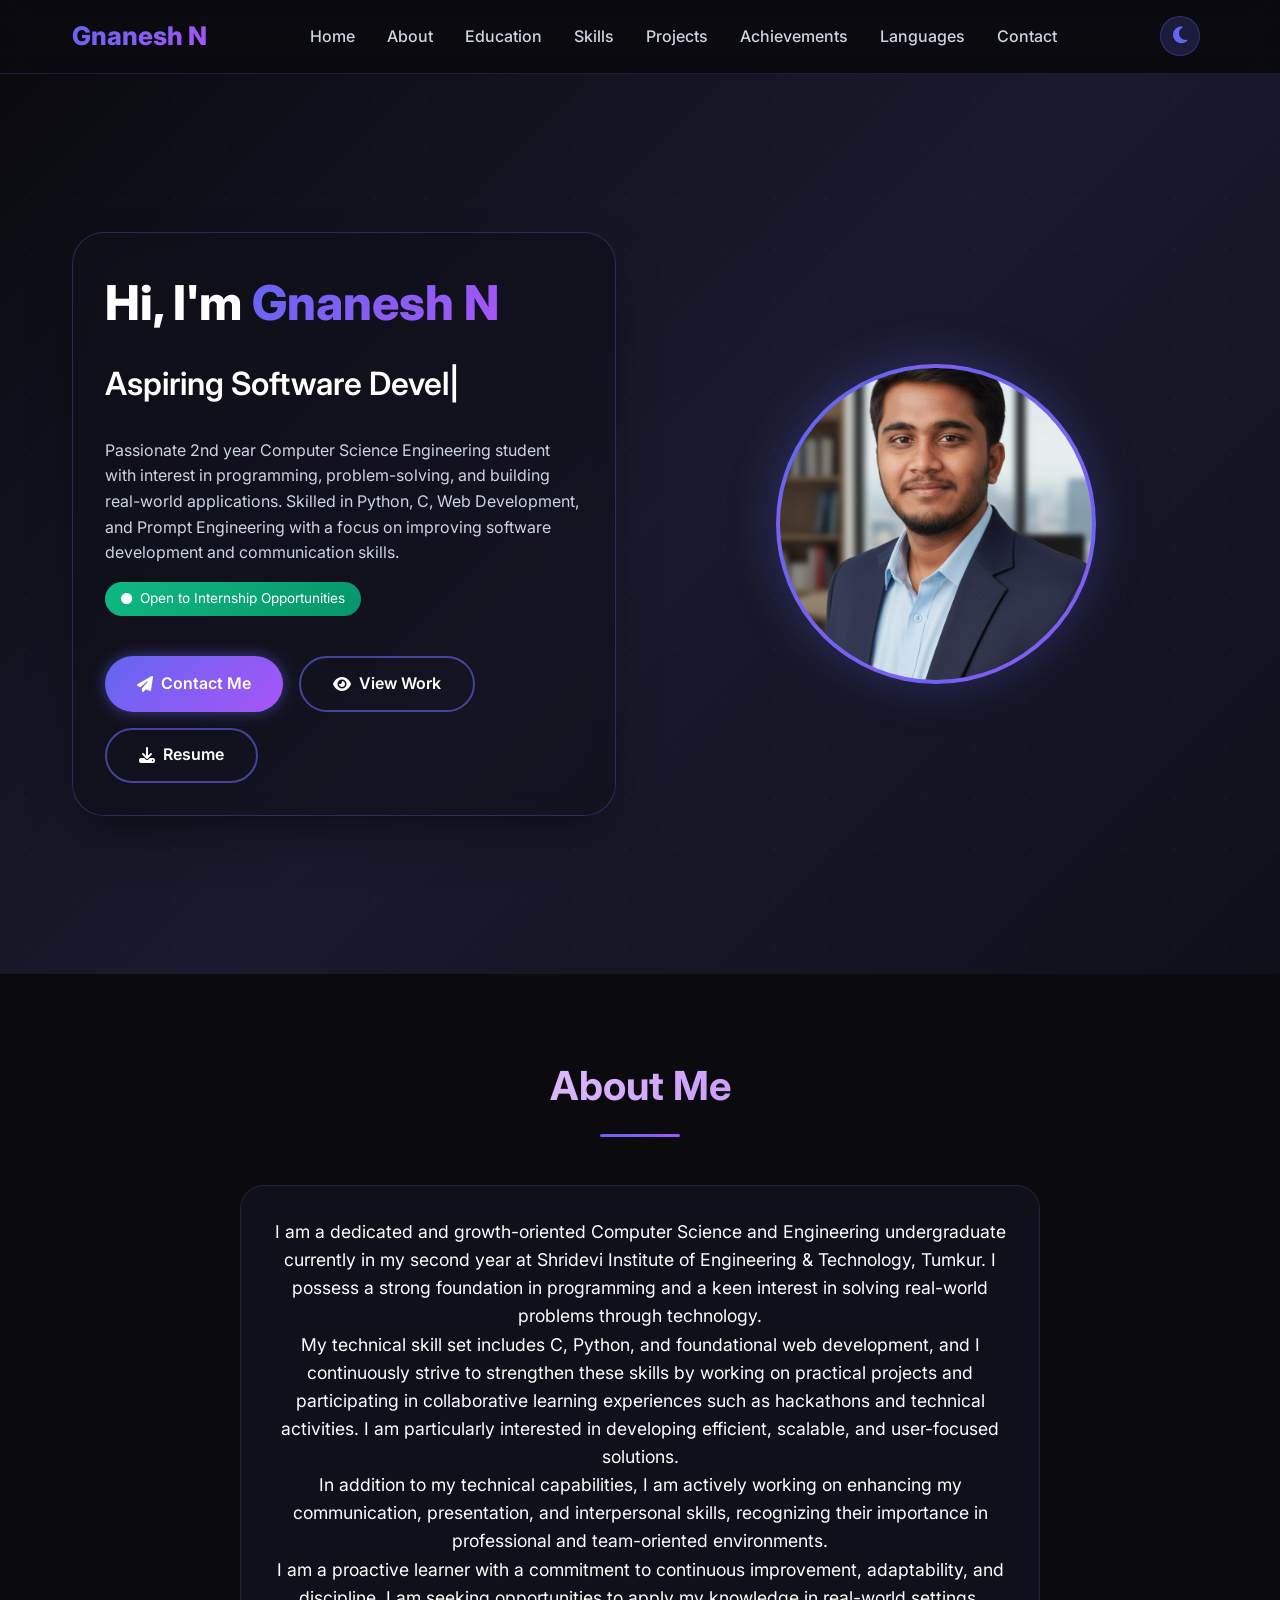
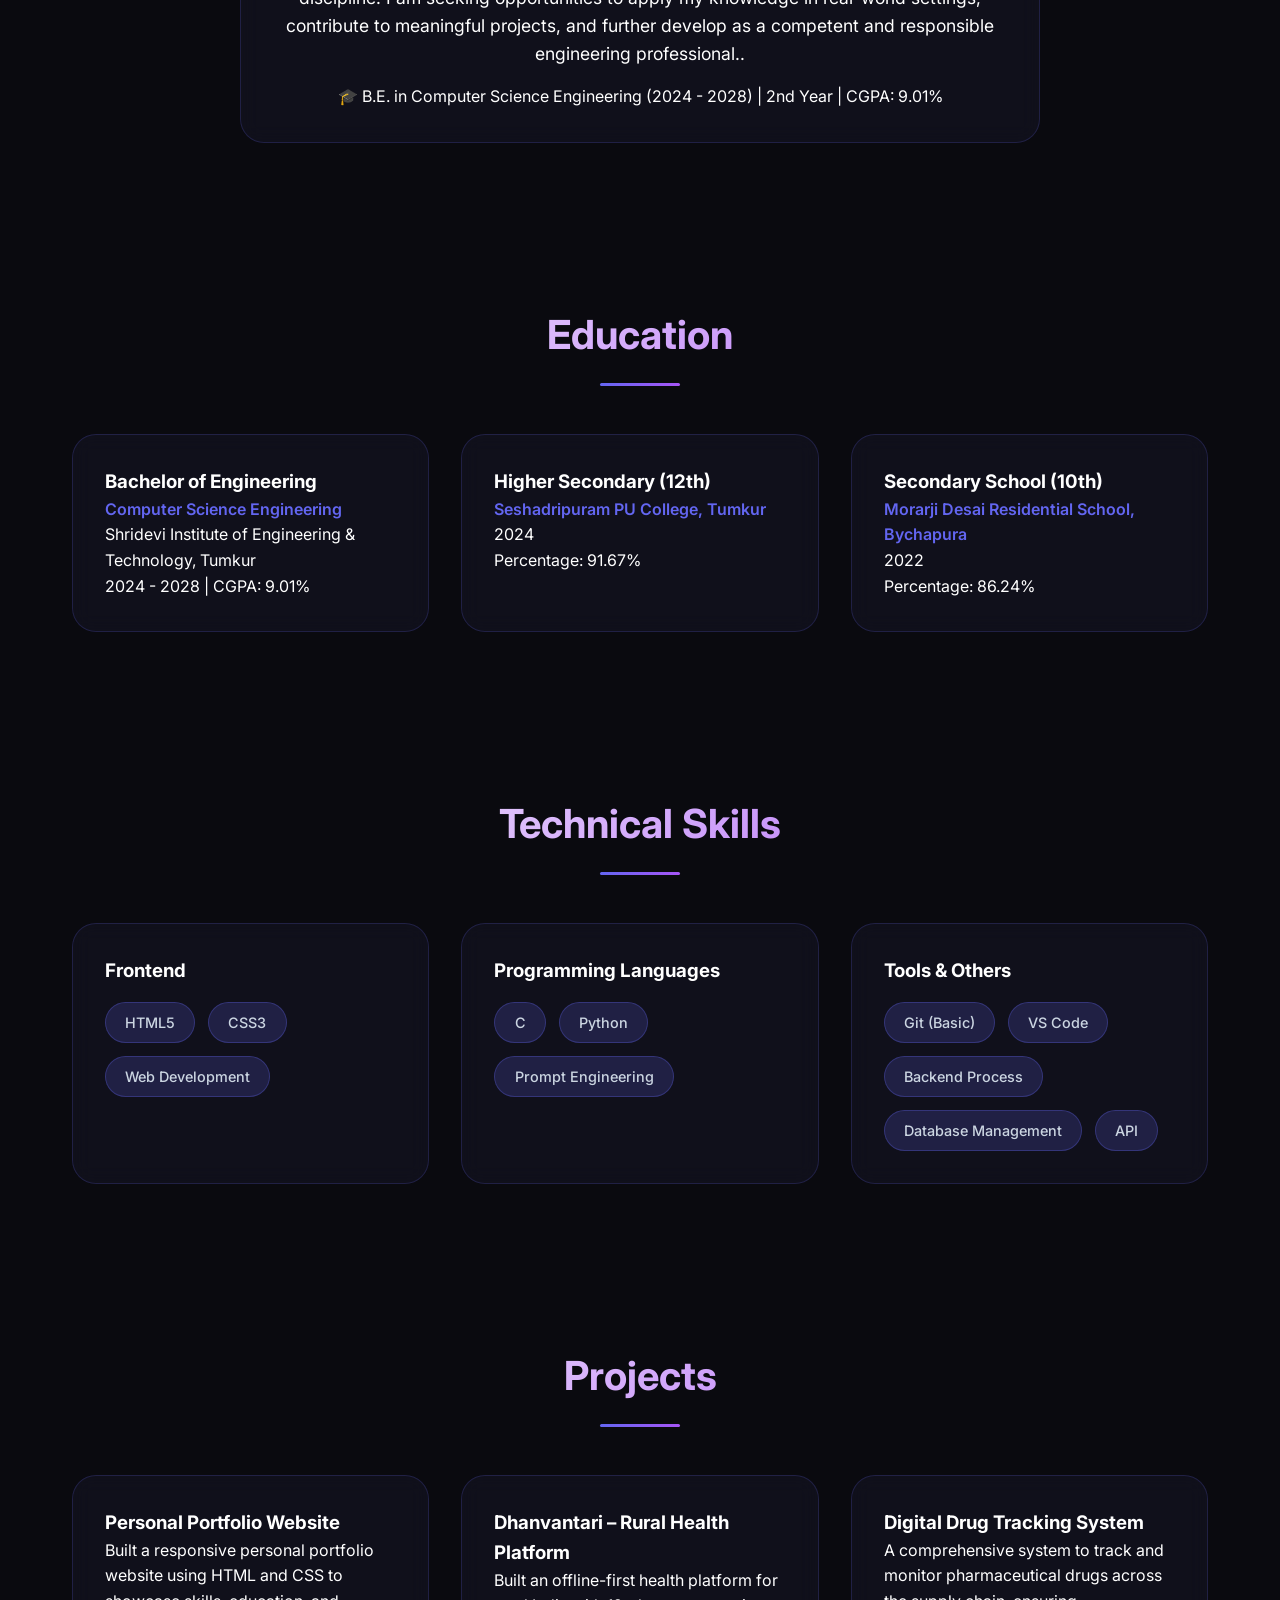
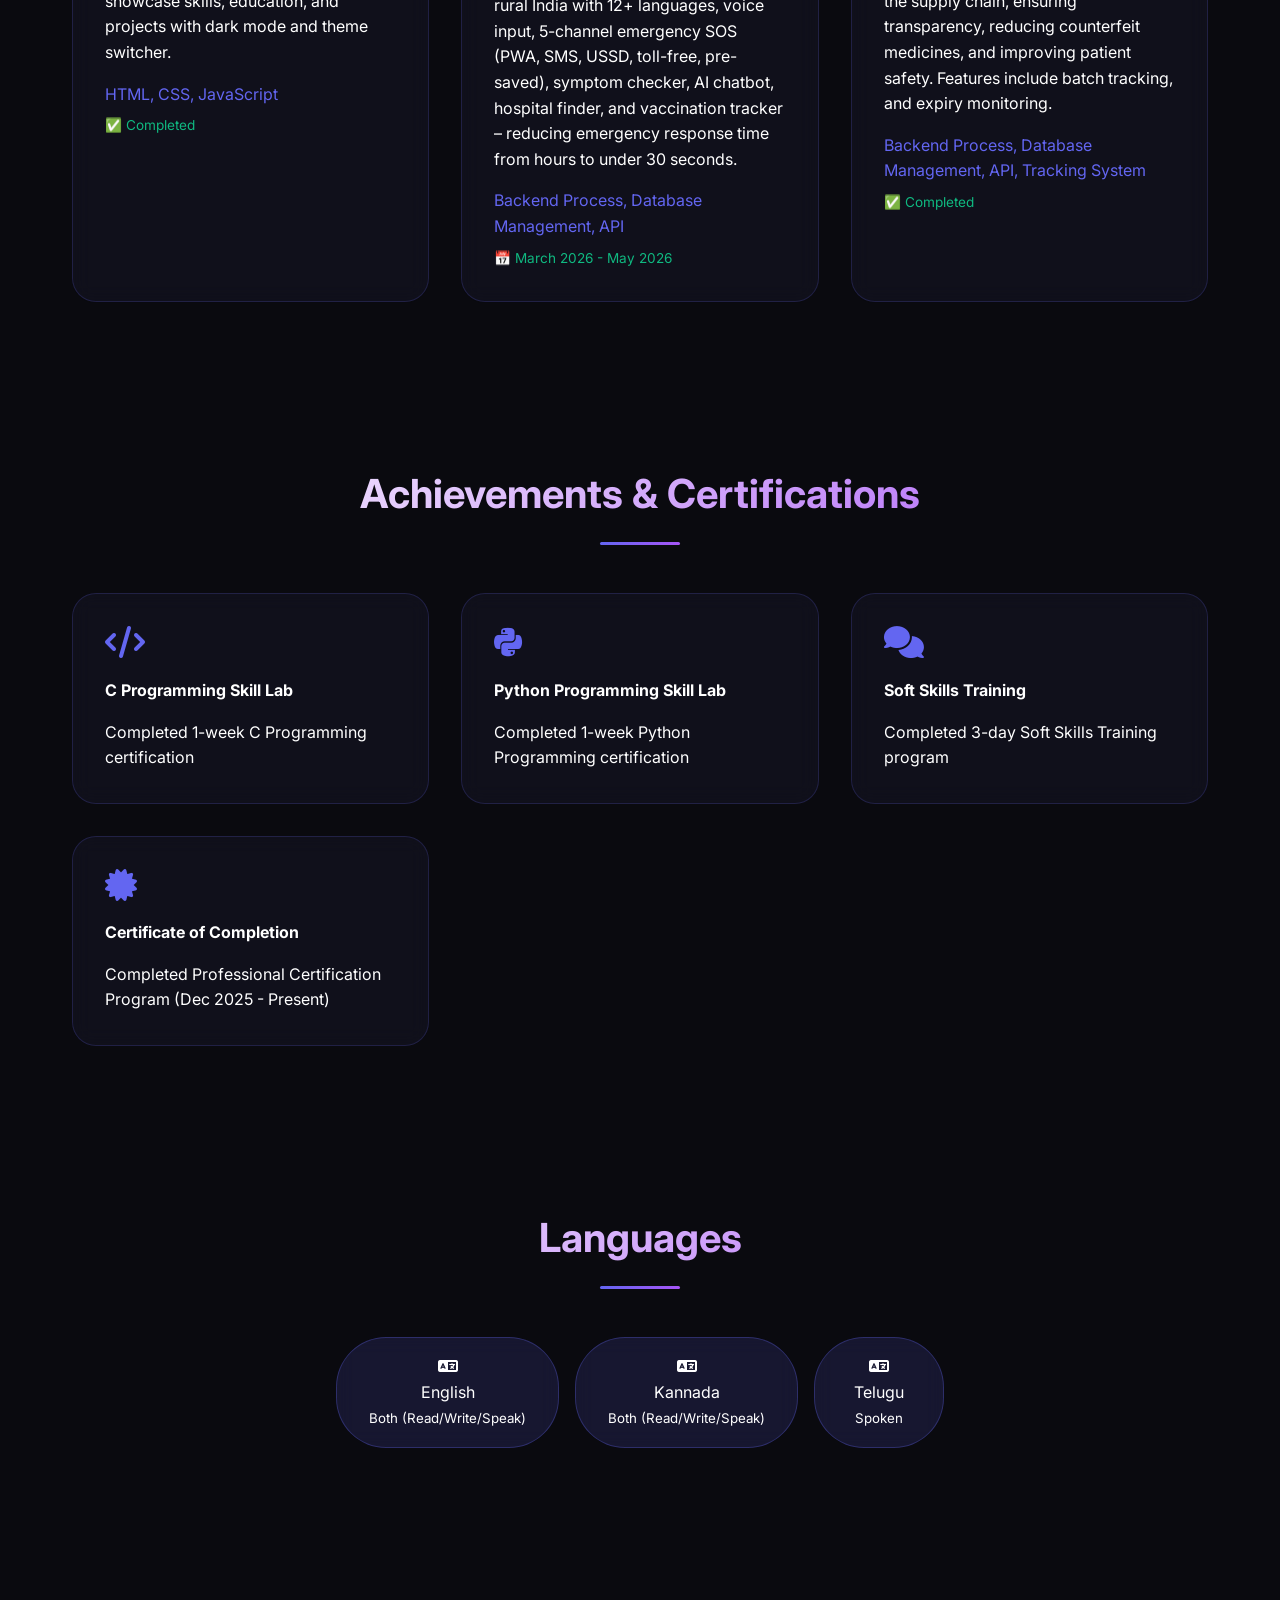
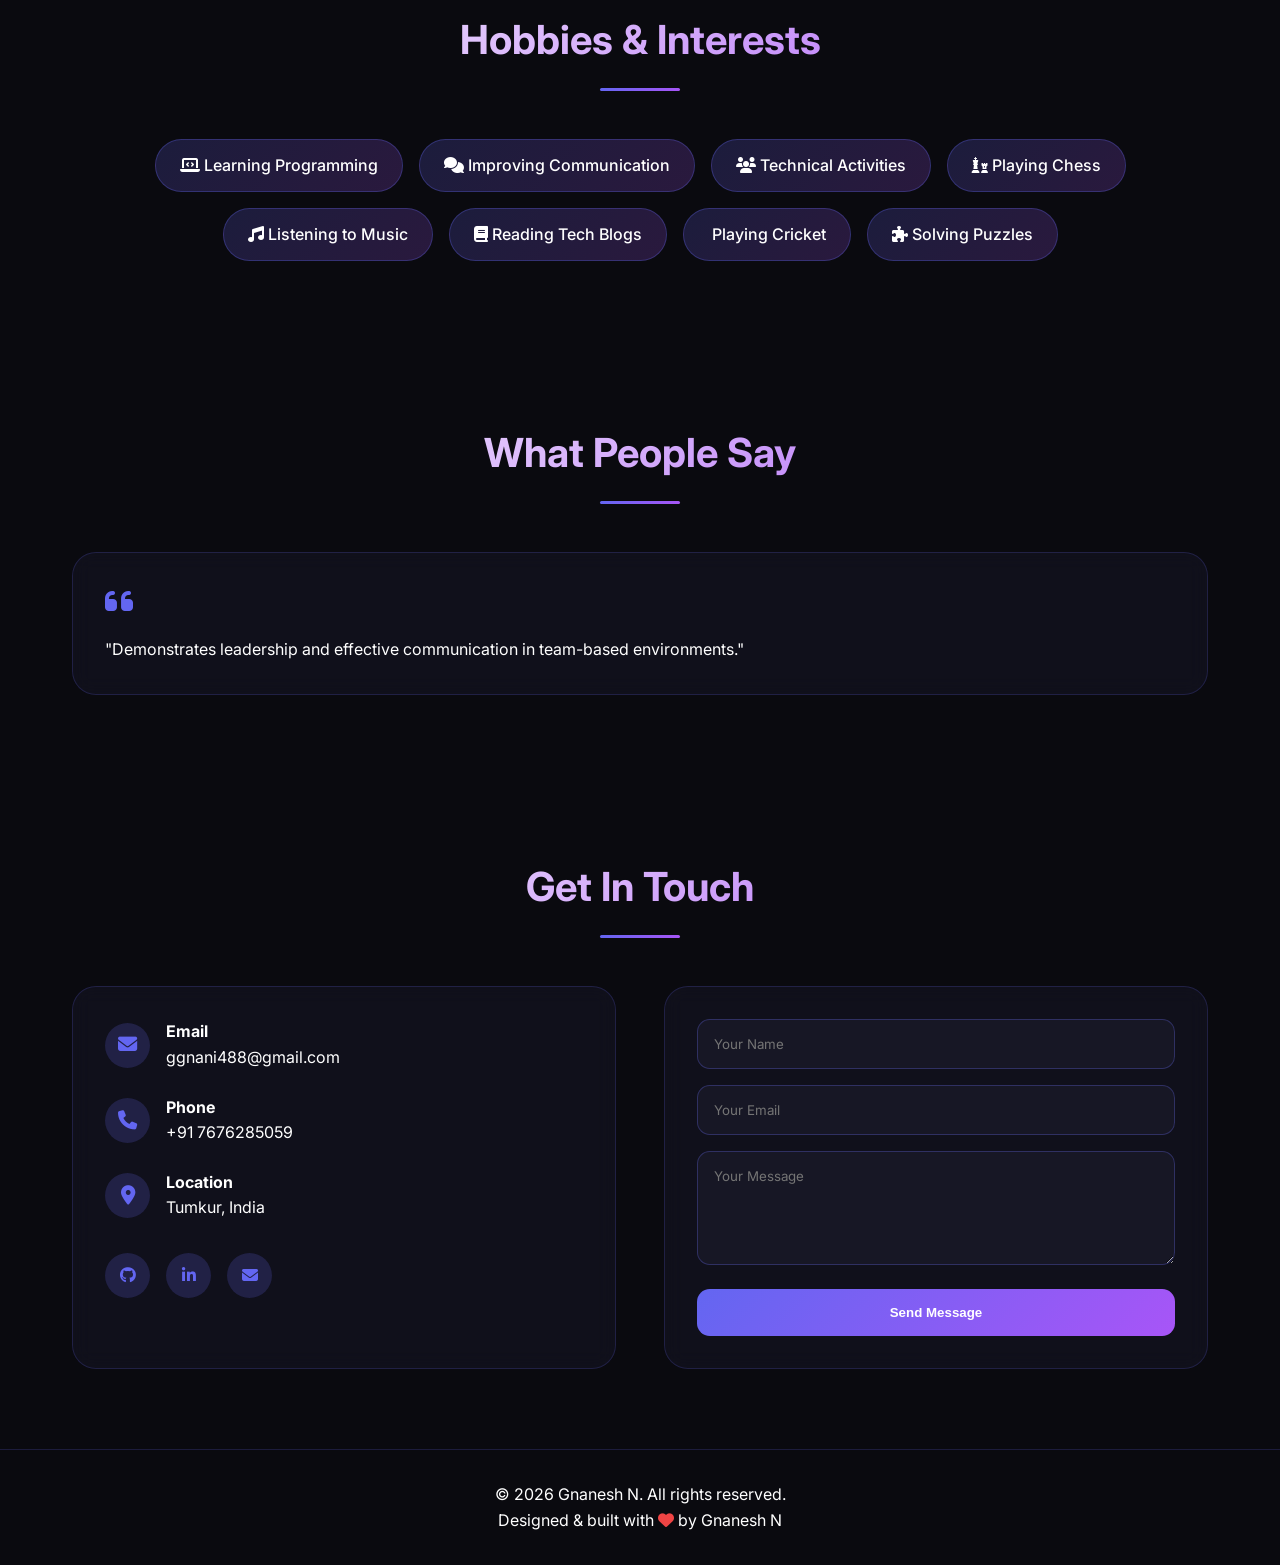
==== commit 25fde6dc: "Update index.html" ====
--- a/index.html
+++ b/index.html
@@ -843,6 +843,7 @@
           <div class="social-links">
             <a href="https://github.com/gnanun" target="_blank"><i class="fab fa-github"></i></a>
             <a href="https://www.linkedin.com/in/gnanesh-nagesh-45041932b/" target="_blank"><i class="fab fa-linkedin-in"></i></a>
+            <a href="#" onclick="copyEmail(); return false;" style="cursor: pointer;"><i class="fas fa-envelope"></i></a>
           </div>
         </div>
         <div class="contact-form">
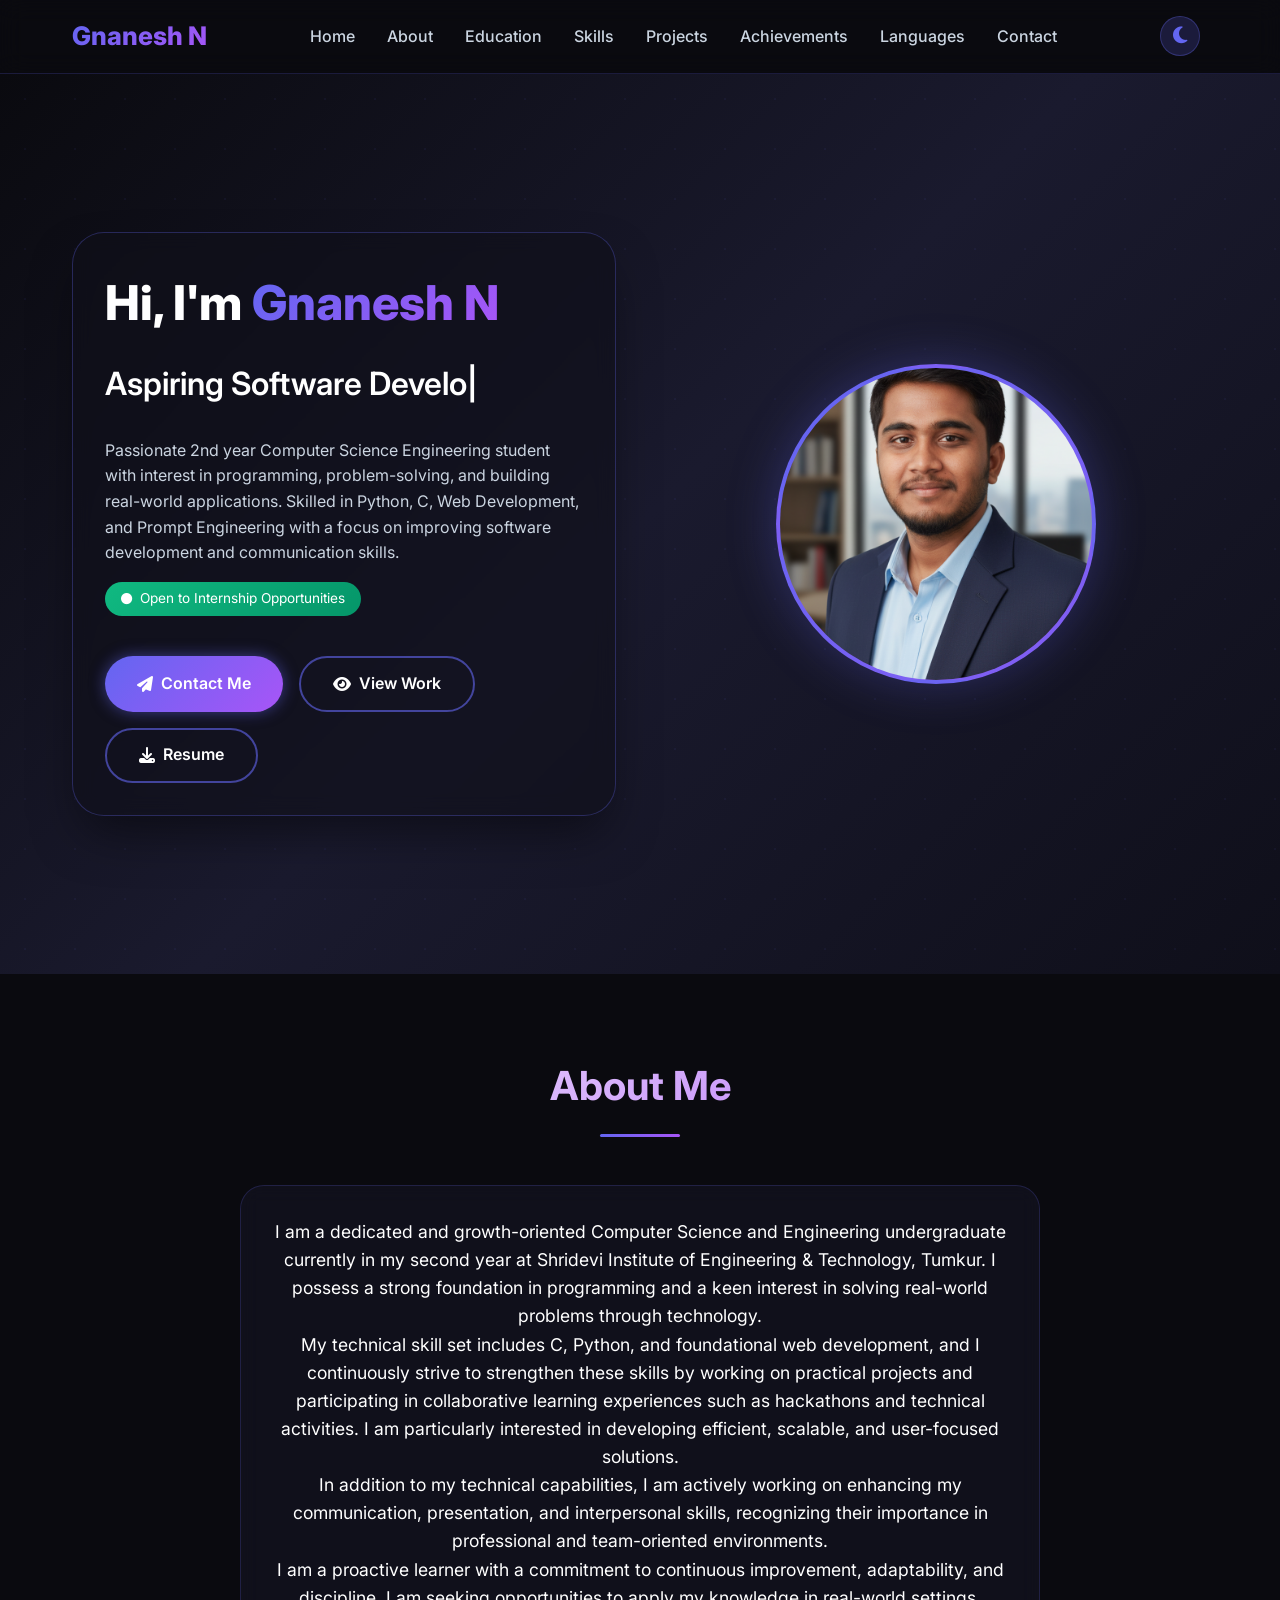
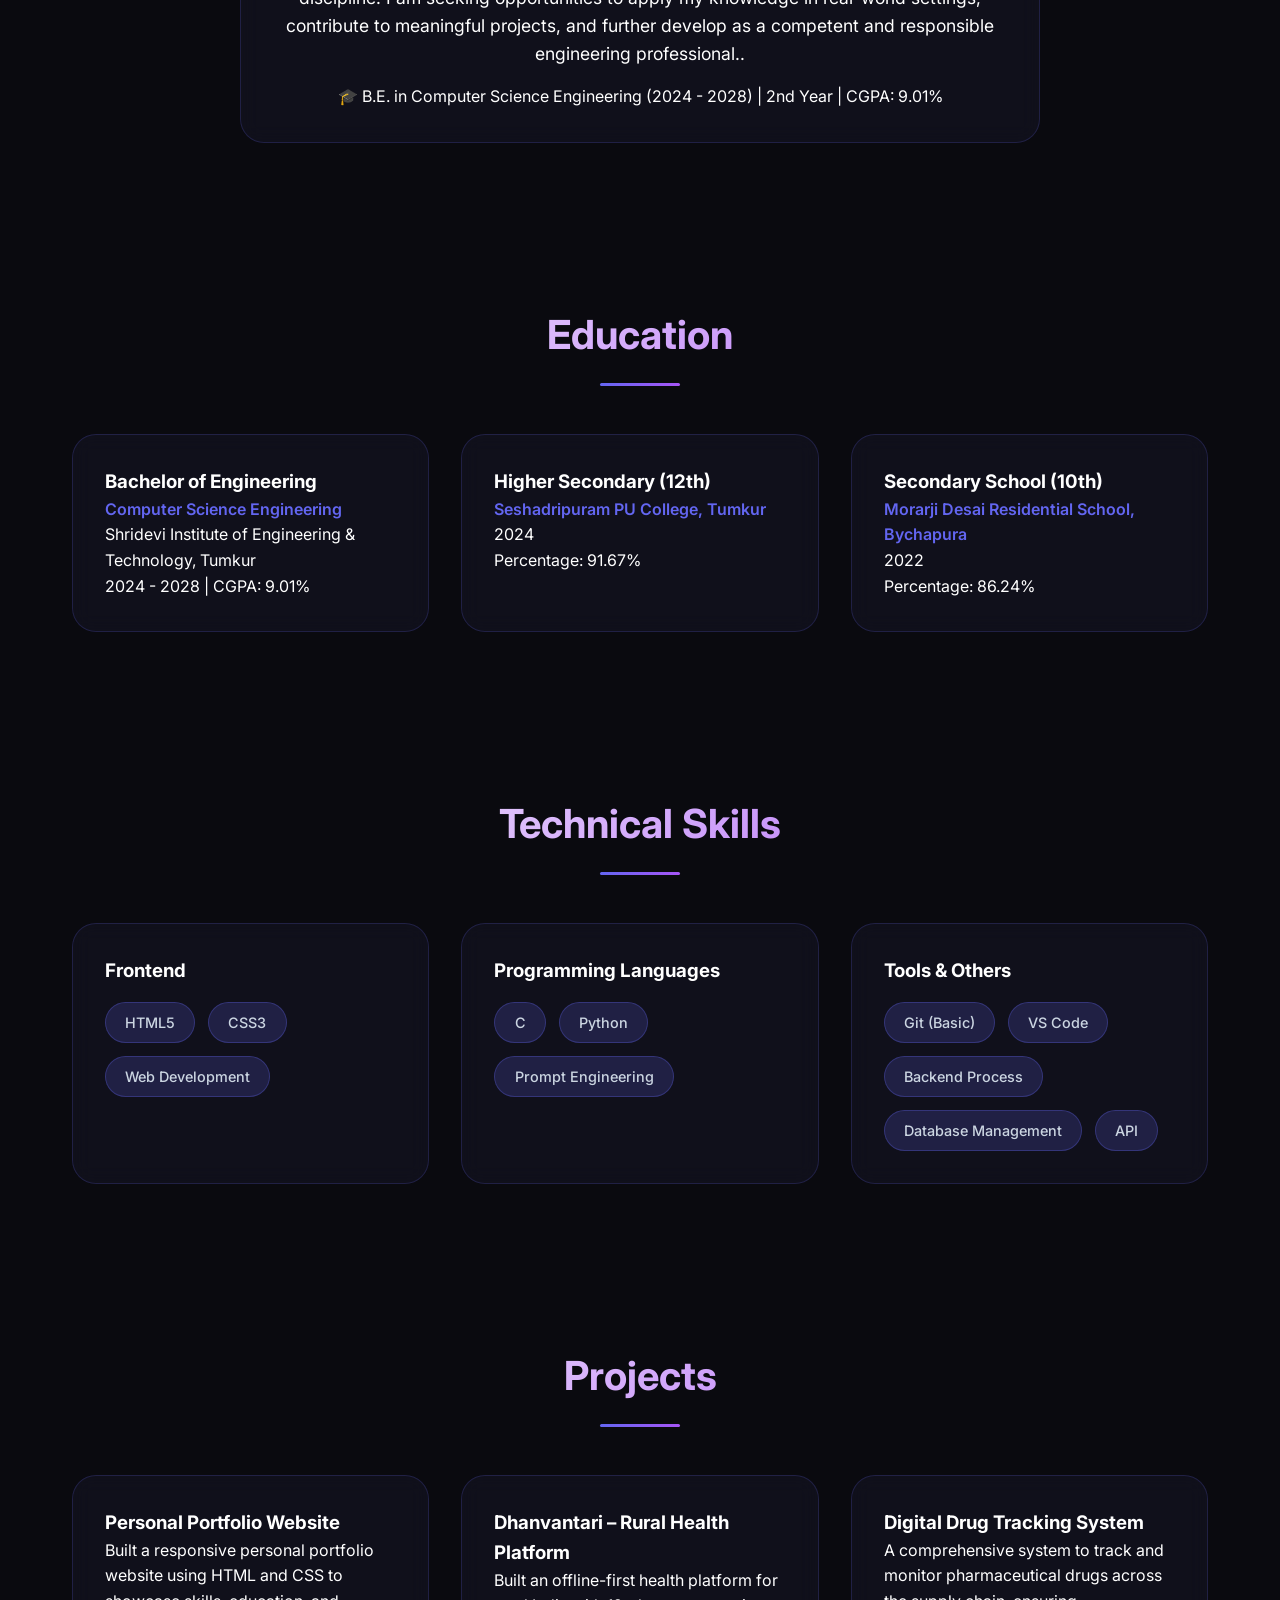
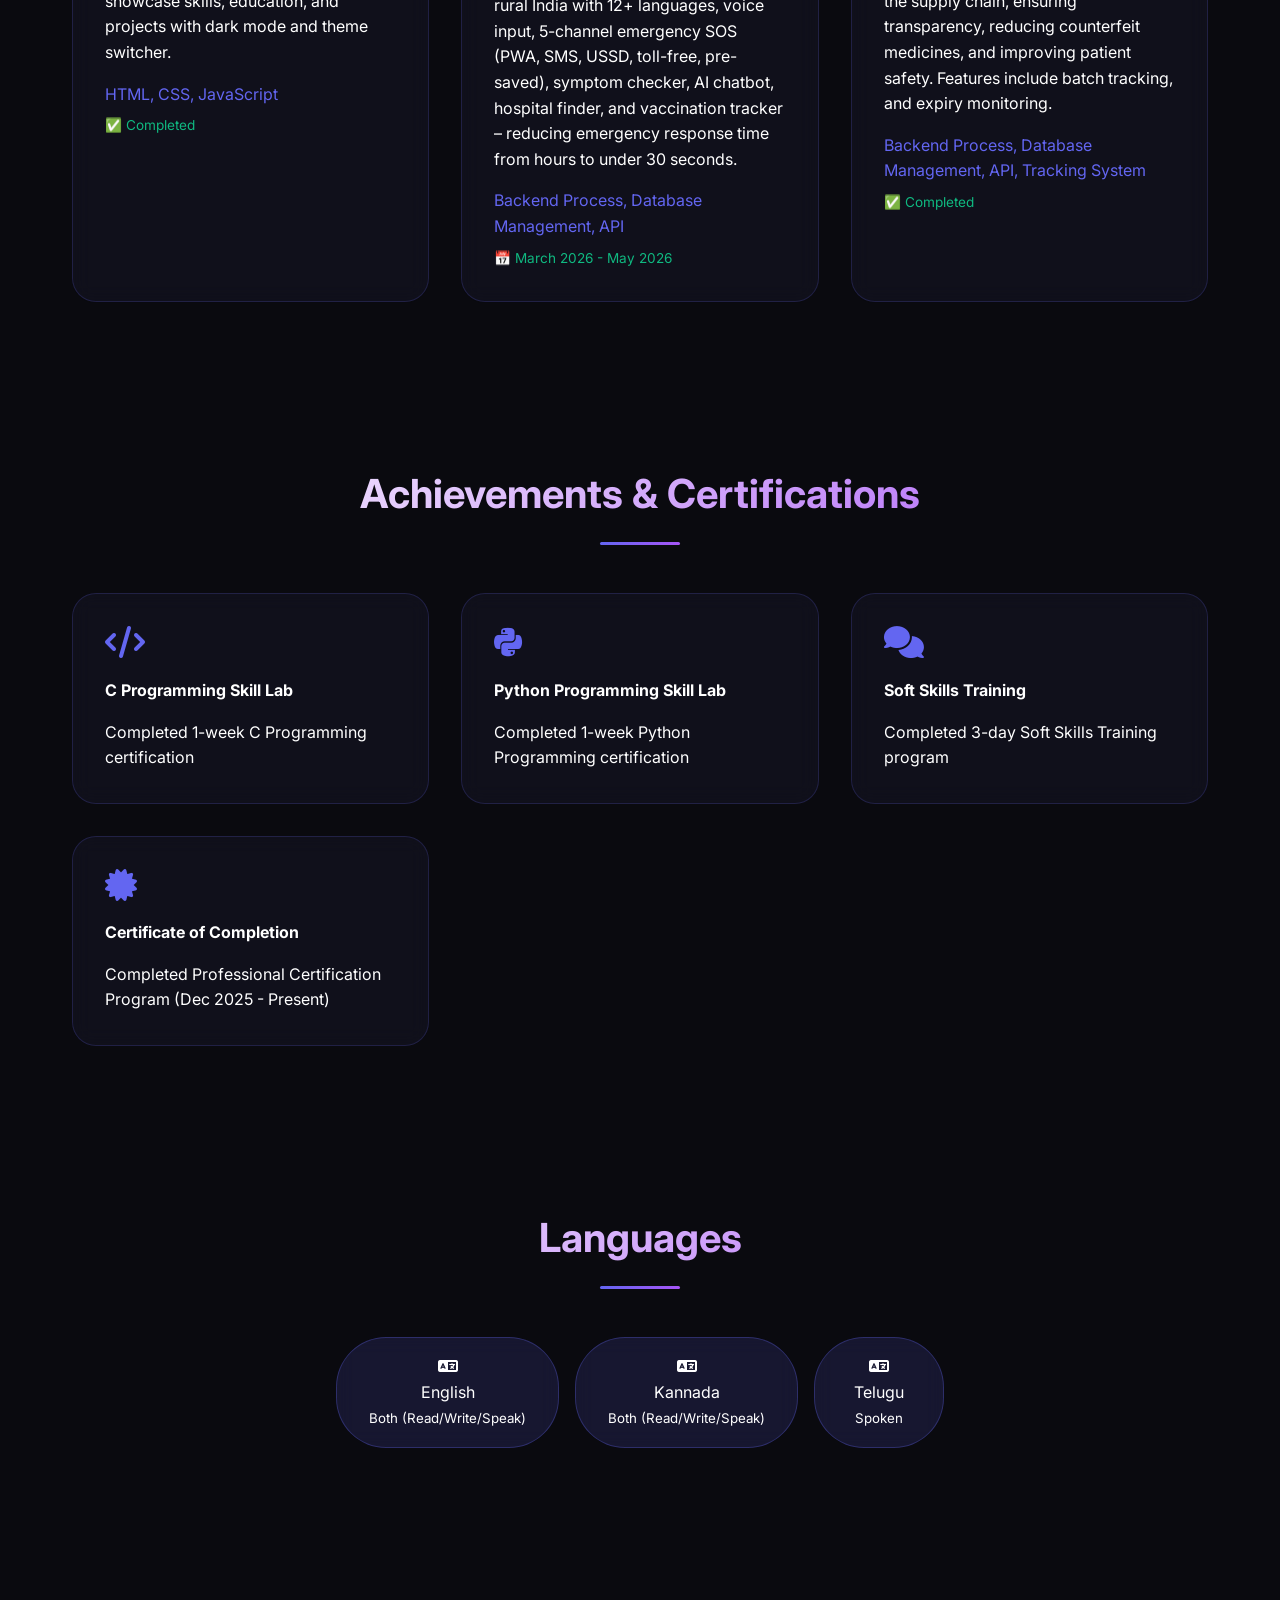
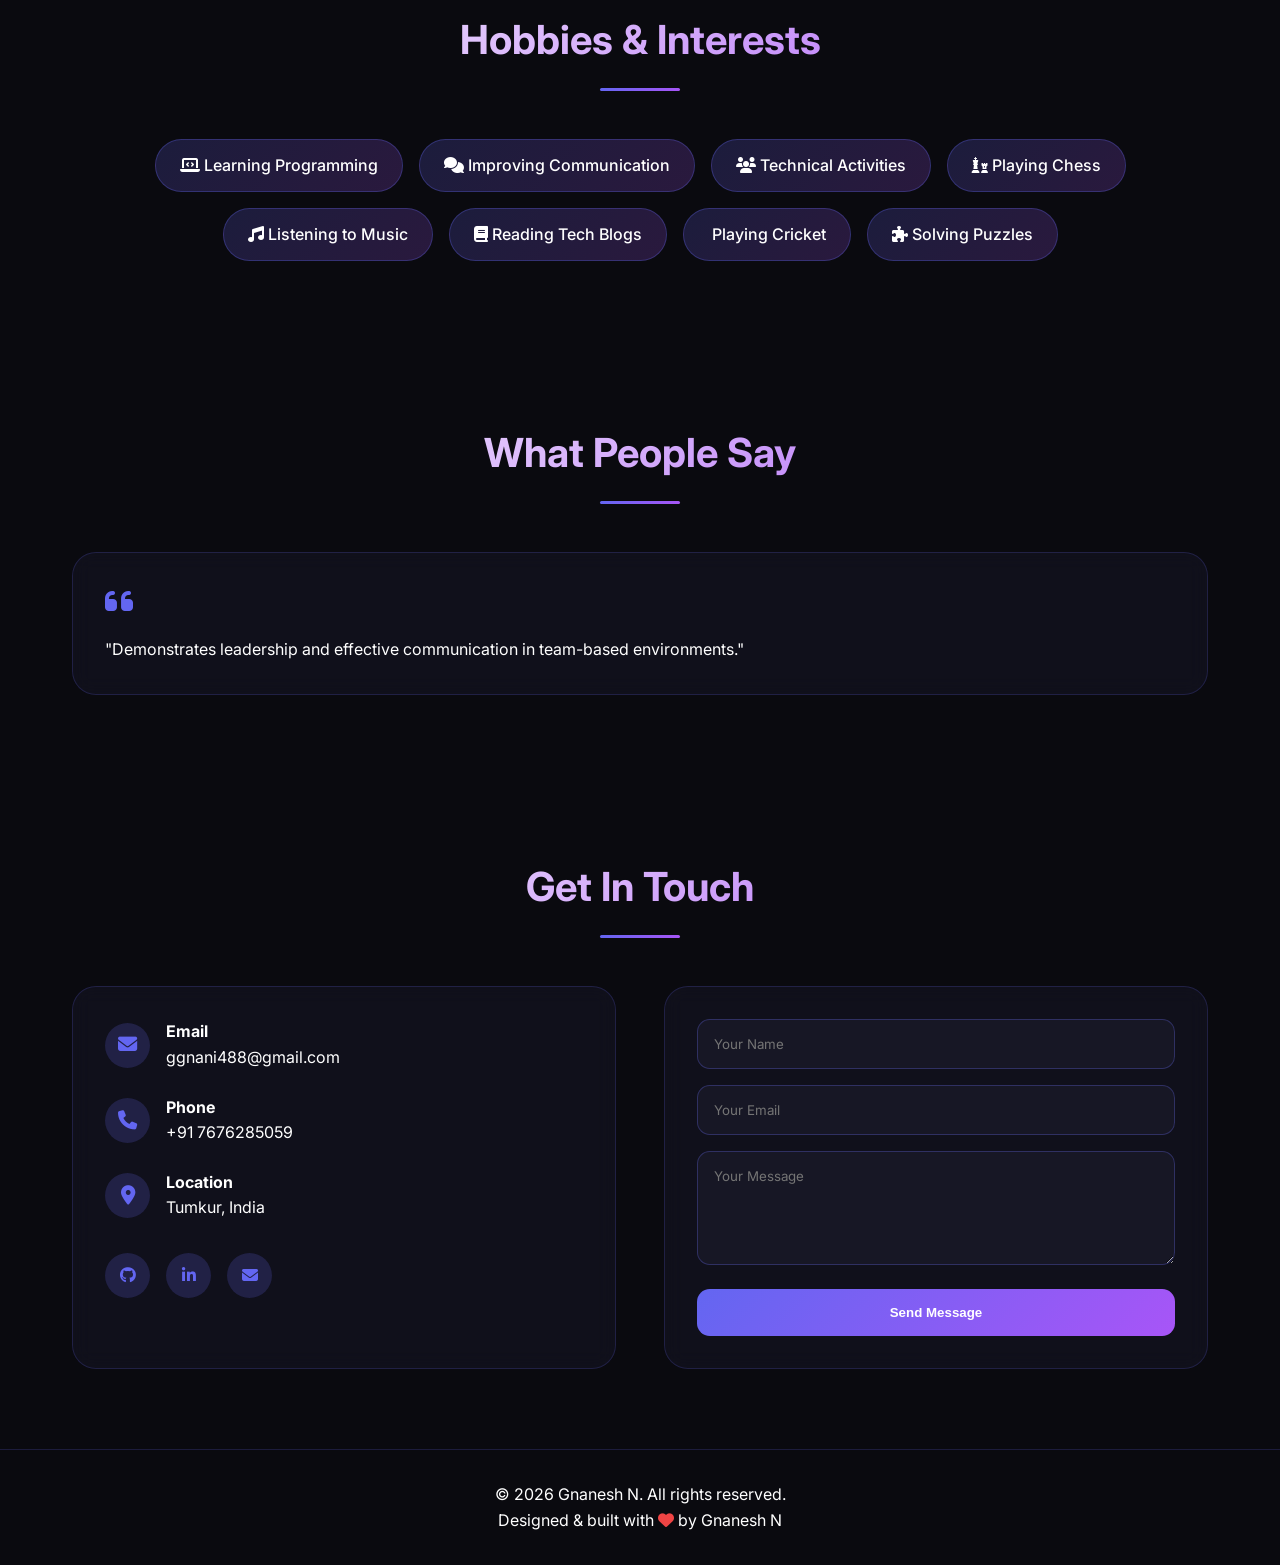
==== commit fb0bd11e: "Update print statement from 'Hello' to 'Goodbye'" ====
--- a/index.html
+++ b/index.html
@@ -829,7 +829,7 @@
       <div class="contact-container">
         <div class="contact-info">
           <div class="contact-item">
-            <i class="fas fa-envelope"></i>
+            <i class="fas fa-envelope"></i> 
             <div><strong>Email</strong><br>ggnani488@gmail.com</div>
           </div>
           <div class="contact-item">
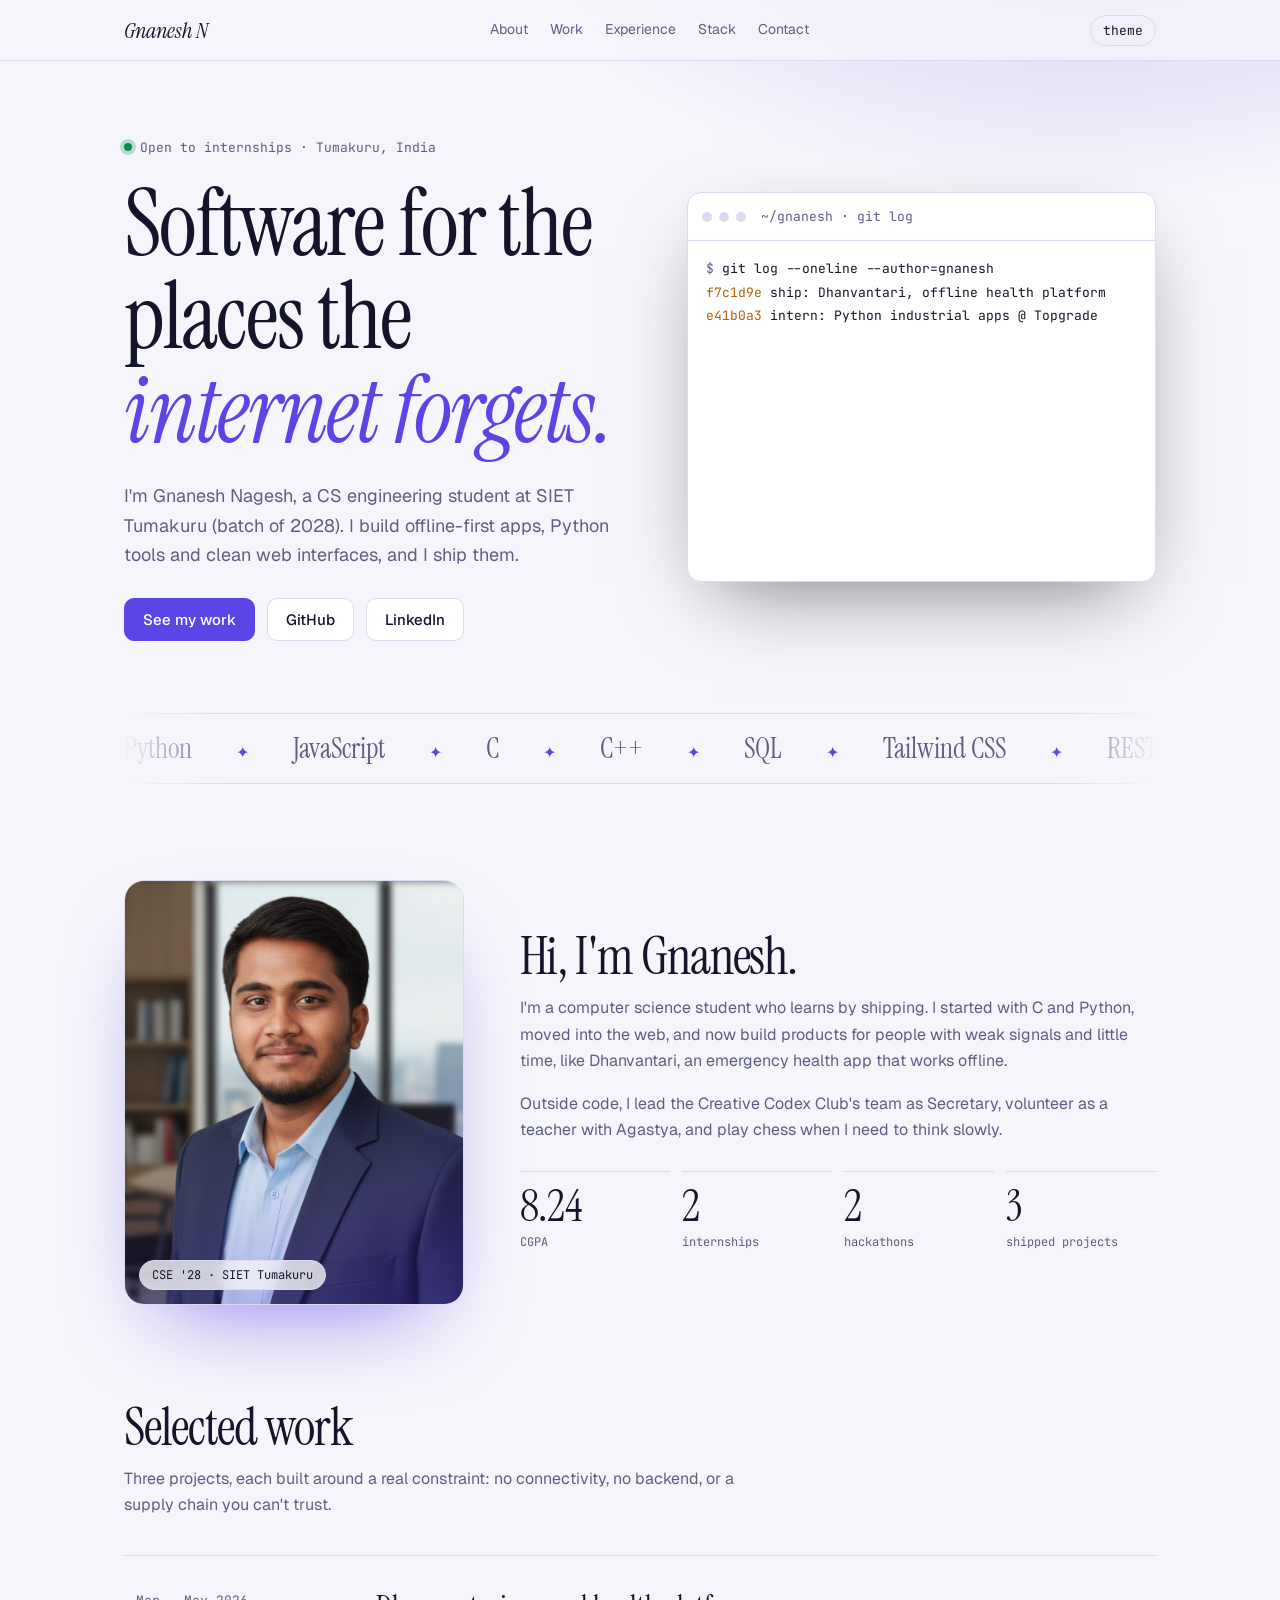
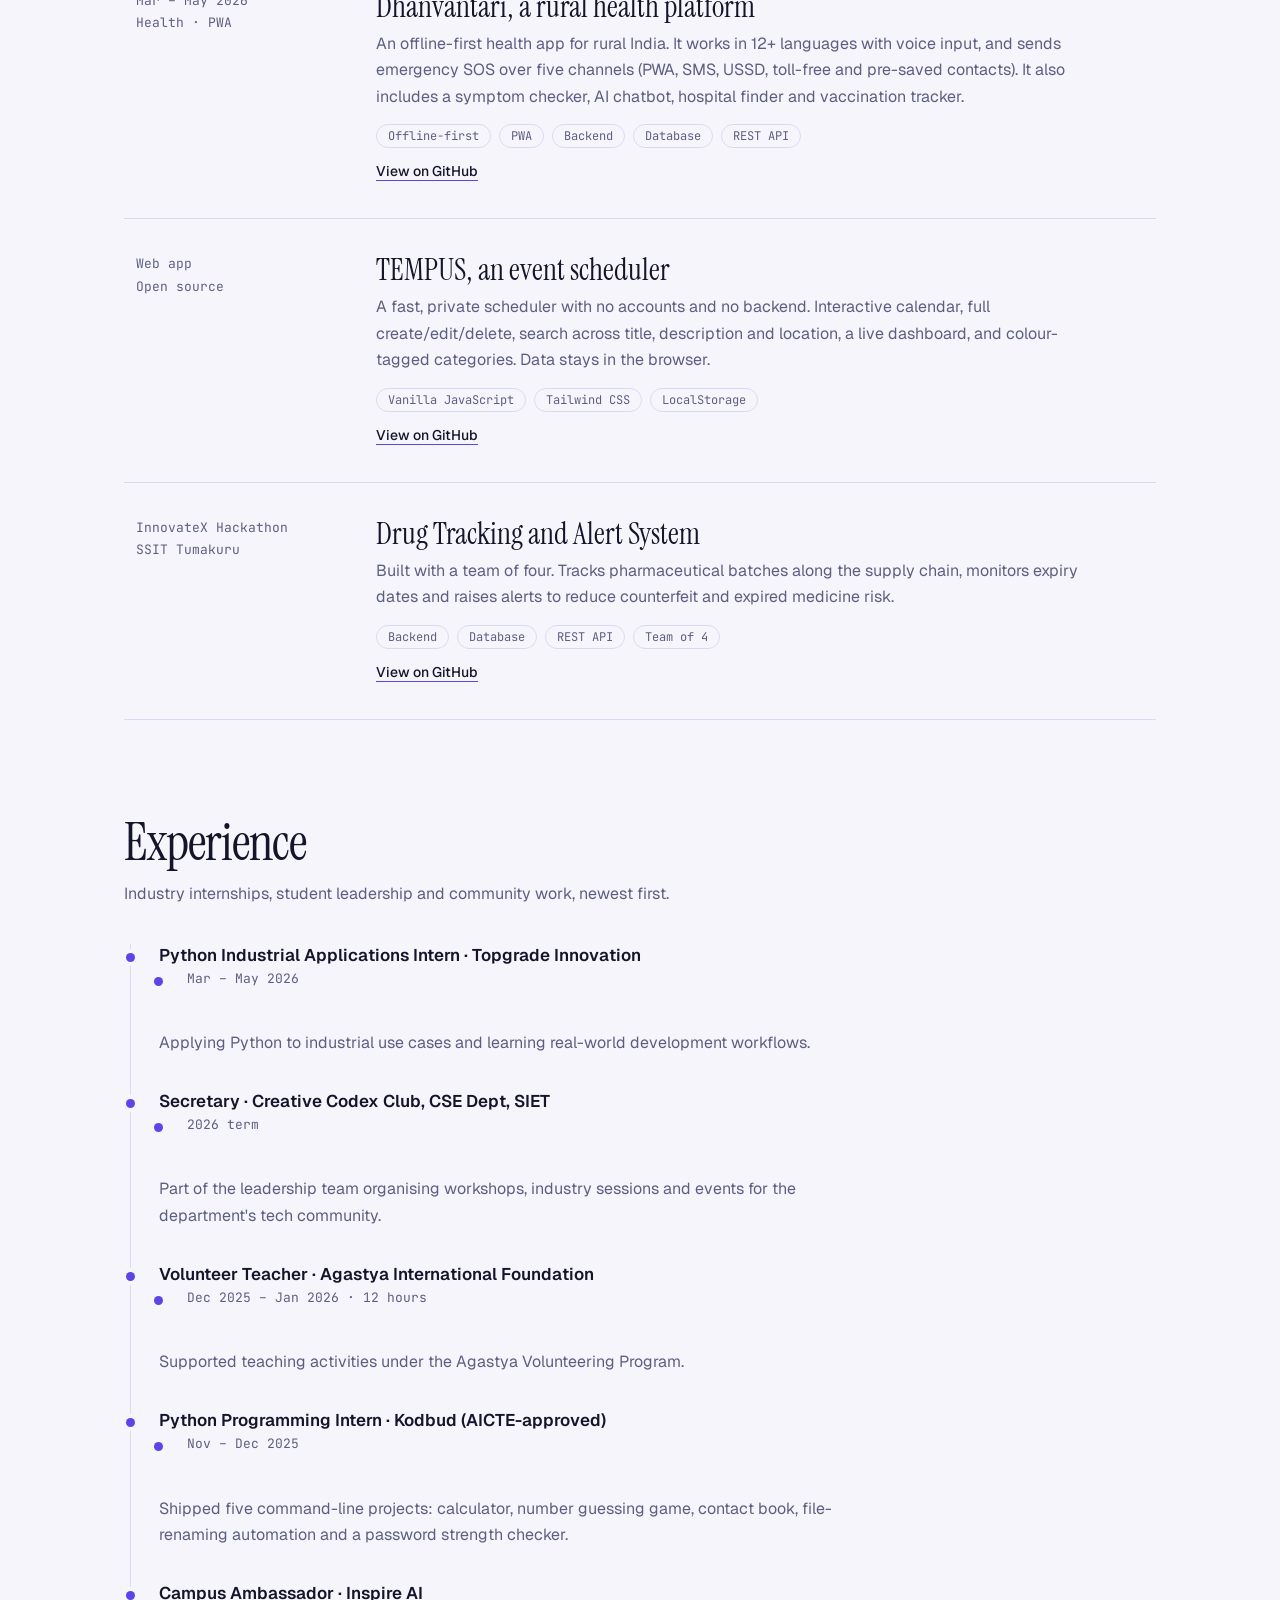
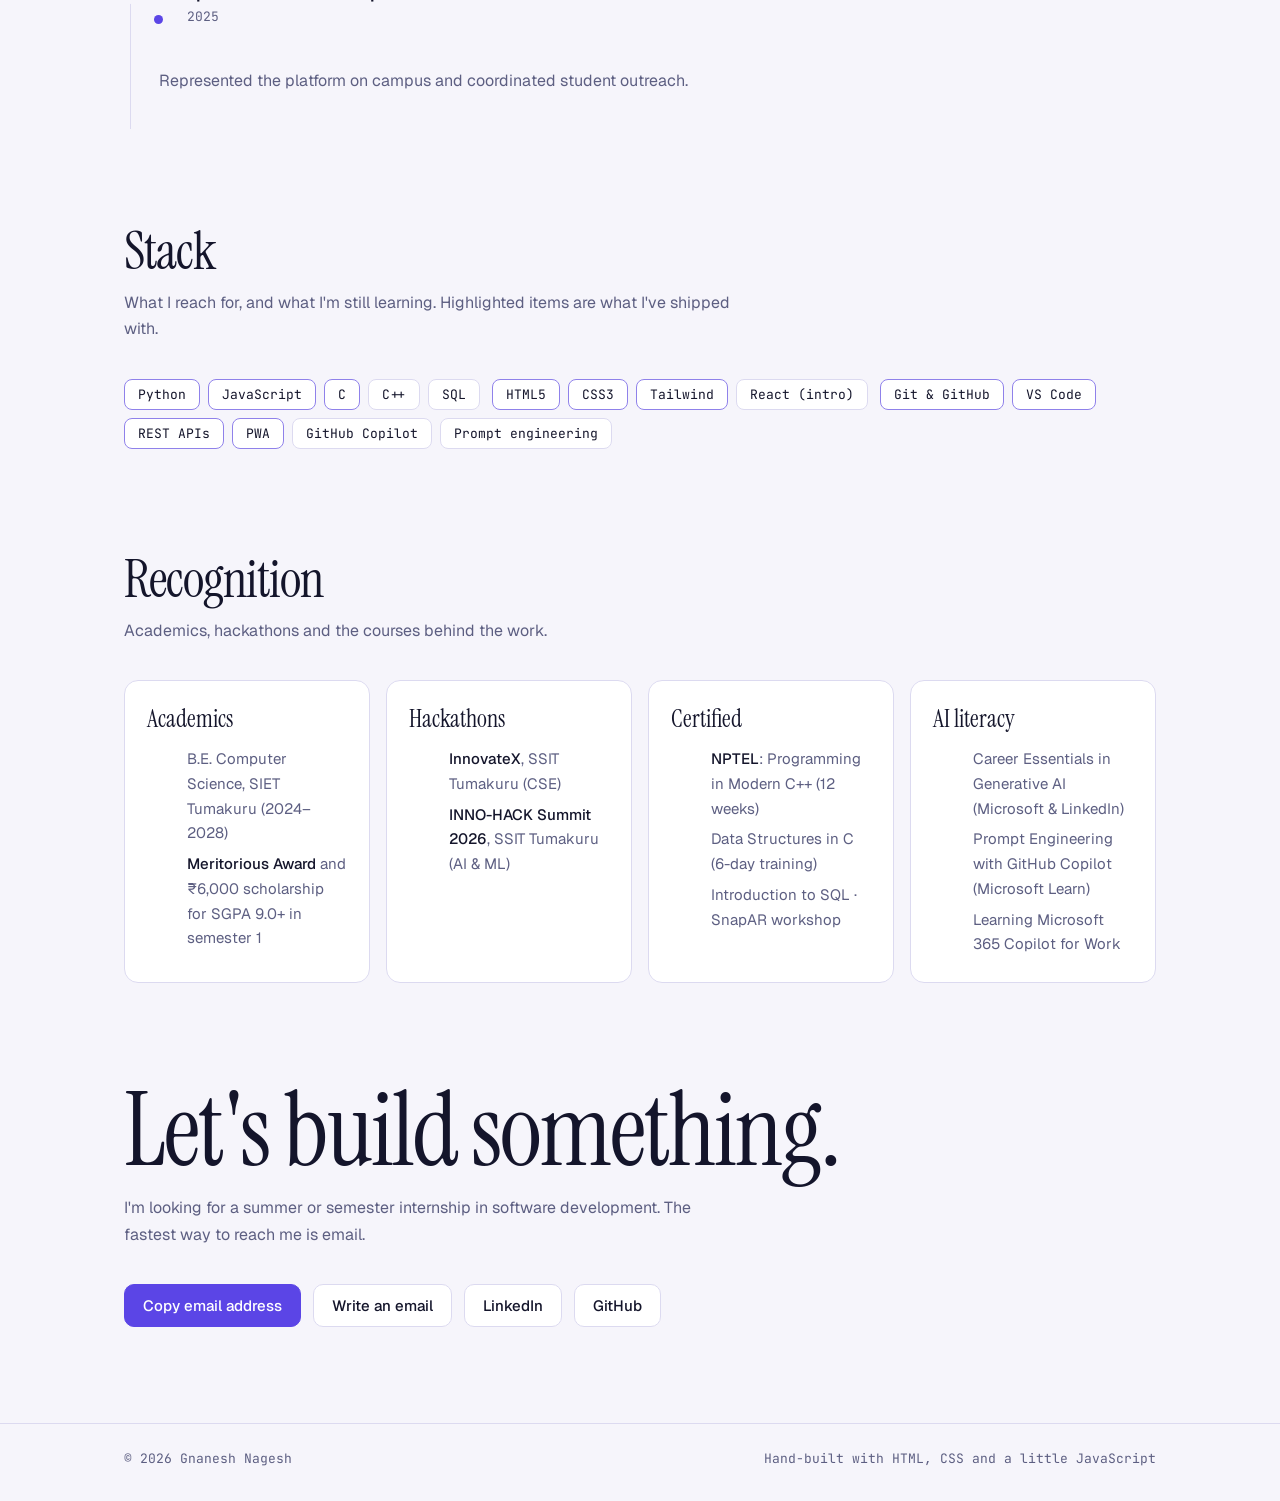
==== commit 67a49aec: "Rename index (1).html to index.html" ====
--- a/index.html
+++ b/index.html
@@ -1,990 +1,142 @@
-<!DOCTYPE html>
-<html lang="en">
-<head>
-  <meta charset="UTF-8">
-  <meta name="viewport" content="width=device-width, initial-scale=1.0">
-  <title>Gnanesh N | Developer Portfolio</title>
-  <!-- Font Awesome -->
-  <link rel="stylesheet" href="https://cdnjs.cloudflare.com/ajax/libs/font-awesome/6.4.0/css/all.min.css">
-  <!-- Google Fonts -->
-  <link href="https://fonts.googleapis.com/css2?family=Inter:wght@300;400;500;600;700;800&display=swap" rel="stylesheet">
-  <style>
-    * {
-      margin: 0;
-      padding: 0;
-      box-sizing: border-box;
-    }
-
-    body {
-      font-family: 'Inter', sans-serif;
-      background: #0a0a0f;
-      color: #ffffff;
-      line-height: 1.6;
-      overflow-x: hidden;
-    }
-
-    ::-webkit-scrollbar {
-      width: 8px;
-    }
-    ::-webkit-scrollbar-track {
-      background: #1a1a1f;
-    }
-    ::-webkit-scrollbar-thumb {
-      background: linear-gradient(135deg, #6366f1, #a855f7);
-      border-radius: 10px;
-    }
-
-    .container {
-      max-width: 1200px;
-      margin: 0 auto;
-      padding: 0 2rem;
-    }
-
-    nav {
-      position: sticky;
-      top: 0;
-      z-index: 1000;
-      background: rgba(10, 10, 15, 0.8);
-      backdrop-filter: blur(12px);
-      border-bottom: 1px solid rgba(99, 102, 241, 0.2);
-      transition: all 0.3s ease;
-    }
-
-    .nav-content {
-      display: flex;
-      justify-content: space-between;
-      align-items: center;
-      padding: 1rem 2rem;
-      max-width: 1200px;
-      margin: 0 auto;
-    }
-
-    .logo {
-      font-size: 1.6rem;
-      font-weight: 800;
-      background: linear-gradient(135deg, #6366f1, #a855f7);
-      -webkit-background-clip: text;
-      -webkit-text-fill-color: transparent;
-      position: relative;
-    }
-
-    .logo::after {
-      content: '';
-      position: absolute;
-      bottom: -5px;
-      left: 0;
-      width: 0;
-      height: 2px;
-      background: linear-gradient(135deg, #6366f1, #a855f7);
-      transition: width 0.3s ease;
-    }
-
-    .logo:hover::after {
-      width: 100%;
-    }
-
-    .nav-links {
-      display: flex;
-      gap: 2rem;
-      flex-wrap: wrap;
-    }
-
-    .nav-links a {
-      text-decoration: none;
-      color: #cbd5e1;
-      font-weight: 500;
-      transition: all 0.3s ease;
-      position: relative;
-    }
-
-    .nav-links a::after {
-      content: '';
-      position: absolute;
-      bottom: -5px;
-      left: 0;
-      width: 0;
-      height: 2px;
-      background: linear-gradient(135deg, #6366f1, #a855f7);
-      transition: width 0.3s ease;
-    }
-
-    .nav-links a:hover {
-      color: #ffffff;
-    }
-
-    .nav-links a:hover::after {
-      width: 100%;
-    }
-
-    .dark-mode-toggle {
-      background: rgba(99, 102, 241, 0.2);
-      border: 1px solid rgba(99, 102, 241, 0.3);
-      font-size: 1.2rem;
-      cursor: pointer;
-      color: #6366f1;
-      width: 40px;
-      height: 40px;
-      border-radius: 50%;
-      transition: all 0.3s ease;
-      margin-right: 0.5rem;
-    }
-
-    .dark-mode-toggle:hover {
-      background: rgba(99, 102, 241, 0.4);
-      transform: rotate(15deg);
-    }
-
-    .theme-switcher {
-      background: rgba(99, 102, 241, 0.2);
-      border: 1px solid rgba(99, 102, 241, 0.3);
-      font-size: 1.2rem;
-      cursor: pointer;
-      color: #6366f1;
-      width: 40px;
-      height: 40px;
-      border-radius: 50%;
-      transition: all 0.3s ease;
-    }
-
-    .theme-switcher:hover {
-      background: rgba(99, 102, 241, 0.4);
-      transform: rotate(15deg);
-    }
-
-    .hero {
-      min-height: 100vh;
-      display: flex;
-      align-items: center;
-      background: linear-gradient(135deg, #0a0a0f 0%, #1a1a2e 50%, #0f0f1a 100%);
-      color: white;
-      position: relative;
-      overflow: hidden;
-    }
-
-    .hero::before {
-      content: '';
-      position: absolute;
-      width: 200%;
-      height: 200%;
-      background-image: radial-gradient(circle, rgba(99, 102, 241, 0.15) 1px, transparent 1px);
-      background-size: 50px 50px;
-      animation: moveGrid 25s linear infinite;
-      opacity: 0.4;
-    }
-
-    @keyframes moveGrid {
-      0% { transform: translate(0, 0); }
-      100% { transform: translate(50px, 50px); }
-    }
-
-    .hero-content {
-      display: grid;
-      grid-template-columns: 1fr 1fr;
-      gap: 3rem;
-      align-items: center;
-      position: relative;
-      z-index: 2;
-    }
-
-    .hero-text-card {
-      background: rgba(15, 15, 26, 0.6);
-      backdrop-filter: blur(10px);
-      padding: 2rem;
-      border-radius: 2rem;
-      border: 1px solid rgba(99, 102, 241, 0.3);
-      box-shadow: 0 25px 50px -12px rgba(0, 0, 0, 0.5);
-      animation: fadeInUp 1s ease;
-    }
-
-    .hero-text-card h1 {
-      font-size: 3rem;
-      font-weight: 800;
-      margin-bottom: 0.5rem;
-    }
-
-    .hero-text-card .highlight {
-      background: linear-gradient(135deg, #6366f1, #a855f7);
-      -webkit-background-clip: text;
-      -webkit-text-fill-color: transparent;
-    }
-
-    .typing-text {
-      font-size: 2rem;
-      font-weight: 600;
-      margin: 1rem 0;
-      min-height: 4rem;
-    }
-
-    .typing-text::after {
-      content: '|';
-      animation: blink 1s infinite;
-    }
-
-    @keyframes blink {
-      0%, 100% { opacity: 1; }
-      50% { opacity: 0; }
-    }
-
-    .availability-badge {
-      background: linear-gradient(135deg, #10b981, #059669);
-      color: white;
-      padding: 0.4rem 1rem;
-      border-radius: 50px;
-      font-size: 0.85rem;
-      display: inline-flex;
-      align-items: center;
-      gap: 0.5rem;
-      margin: 1rem 0;
-      animation: pulse 2s infinite;
-    }
-
-    @keyframes pulse {
-      0%, 100% { transform: scale(1); }
-      50% { transform: scale(1.05); }
-    }
-
-    .hero-buttons {
-      display: flex;
-      gap: 1rem;
-      flex-wrap: wrap;
-      margin-top: 1.5rem;
-    }
-
-    .btn {
-      padding: 0.8rem 2rem;
-      border-radius: 50px;
-      text-decoration: none;
-      font-weight: 600;
-      transition: all 0.3s ease;
-      display: inline-flex;
-      align-items: center;
-      gap: 0.5rem;
-      cursor: pointer;
-    }
-
-    .btn-primary {
-      background: linear-gradient(135deg, #6366f1, #a855f7);
-      color: white;
-      box-shadow: 0 0 15px rgba(99, 102, 241, 0.5);
-    }
-
-    .btn-primary:hover {
-      transform: translateY(-3px);
-      box-shadow: 0 0 25px rgba(99, 102, 241, 0.7);
-    }
-
-    .btn-outline {
-      border: 2px solid rgba(99, 102, 241, 0.6);
-      color: white;
-      background: transparent;
-    }
-
-    .btn-outline:hover {
-      border-color: #6366f1;
-      background: rgba(99, 102, 241, 0.1);
-      transform: translateY(-3px);
-    }
-
-    .profile-photo {
-      width: 320px;
-      height: 320px;
-      border-radius: 50%;
-      background: linear-gradient(135deg, #6366f1, #a855f7);
-      margin: 0 auto;
-      display: flex;
-      align-items: center;
-      justify-content: center;
-      border: 4px solid rgba(99, 102, 241, 0.5);
-      box-shadow: 0 0 50px rgba(99, 102, 241, 0.3);
-      overflow: hidden;
-      animation: float 3s ease-in-out infinite;
-    }
-
-    @keyframes float {
-      0%, 100% { transform: translateY(0); }
-      50% { transform: translateY(-15px); }
-    }
-
-    .profile-photo img {
-      width: 100%;
-      height: 100%;
-      object-fit: cover;
-    }
-
-    section {
-      padding: 5rem 0;
-    }
-
-    .section-title {
-      font-size: 2.5rem;
-      font-weight: 700;
-      text-align: center;
-      margin-bottom: 3rem;
-      background: linear-gradient(135deg, #ffffff, #a855f7);
-      -webkit-background-clip: text;
-      -webkit-text-fill-color: transparent;
-      position: relative;
-    }
-
-    .section-title::after {
-      content: '';
-      display: block;
-      width: 80px;
-      height: 3px;
-      background: linear-gradient(135deg, #6366f1, #a855f7);
-      margin: 1rem auto 0;
-      border-radius: 3px;
-    }
-
-    .edu-card, .skill-category, .project-card, .achievement-card, .testimonial-card, .contact-info, .contact-form {
-      background: rgba(20, 20, 35, 0.6);
-      backdrop-filter: blur(10px);
-      border: 1px solid rgba(99, 102, 241, 0.2);
-      border-radius: 1.5rem;
-      padding: 2rem;
-      transition: all 0.3s ease;
-    }
-
-    .edu-card:hover, .skill-category:hover, .project-card:hover, .achievement-card:hover, .testimonial-card:hover {
-      transform: translateY(-8px);
-      border-color: rgba(99, 102, 241, 0.5);
-      box-shadow: 0 20px 40px rgba(0, 0, 0, 0.3);
-    }
-
-    .education-grid, .projects-grid, .achievements-grid, .testimonials-grid {
-      display: grid;
-      grid-template-columns: repeat(auto-fit, minmax(320px, 1fr));
-      gap: 2rem;
-    }
-
-    .skills-container {
-      display: grid;
-      grid-template-columns: repeat(auto-fit, minmax(300px, 1fr));
-      gap: 2rem;
-    }
-
-    .skill-items {
-      display: flex;
-      flex-wrap: wrap;
-      gap: 0.8rem;
-      margin-top: 1rem;
-    }
-
-    .skill-tag {
-      background: rgba(99, 102, 241, 0.2);
-      border: 1px solid rgba(99, 102, 241, 0.3);
-      color: #cbd5e1;
-      padding: 0.5rem 1.2rem;
-      border-radius: 50px;
-      font-size: 0.9rem;
-      font-weight: 500;
-      transition: all 0.3s ease;
-    }
-
-    .skill-tag:hover {
-      background: rgba(99, 102, 241, 0.4);
-      transform: scale(1.05);
-      border-color: #6366f1;
-    }
-
-    .languages-grid {
-      display: flex;
-      flex-wrap: wrap;
-      gap: 1rem;
-      justify-content: center;
-    }
-
-    .language-item {
-      background: rgba(99, 102, 241, 0.15);
-      backdrop-filter: blur(10px);
-      border: 1px solid rgba(99, 102, 241, 0.3);
-      padding: 1rem 2rem;
-      border-radius: 50px;
-      text-align: center;
-      min-width: 130px;
-      transition: all 0.3s ease;
-    }
-
-    .language-item:hover {
-      transform: scale(1.05);
-      background: rgba(99, 102, 241, 0.3);
-    }
-
-    .hobbies-grid {
-      display: flex;
-      flex-wrap: wrap;
-      gap: 1rem;
-      justify-content: center;
-    }
-
-    .hobby-item {
-      background: linear-gradient(135deg, rgba(99, 102, 241, 0.2), rgba(168, 85, 247, 0.2));
-      border: 1px solid rgba(99, 102, 241, 0.3);
-      padding: 0.8rem 1.5rem;
-      border-radius: 50px;
-      font-weight: 500;
-      transition: all 0.3s ease;
-    }
-
-    .hobby-item:hover {
-      transform: scale(1.05);
-      background: linear-gradient(135deg, rgba(99, 102, 241, 0.4), rgba(168, 85, 247, 0.4));
-    }
-
-    .contact-container {
-      display: grid;
-      grid-template-columns: repeat(2, 1fr);
-      gap: 3rem;
-    }
-
-    .contact-item {
-      display: flex;
-      align-items: center;
-      gap: 1rem;
-      margin-bottom: 1.5rem;
-    }
-
-    .contact-item i {
-      width: 45px;
-      height: 45px;
-      background: rgba(99, 102, 241, 0.2);
-      border-radius: 50%;
-      display: flex;
-      align-items: center;
-      justify-content: center;
-      color: #6366f1;
-      font-size: 1.2rem;
-    }
-
-    .social-links {
-      display: flex;
-      gap: 1rem;
-      margin-top: 2rem;
-    }
-
-    .social-links a {
-      width: 45px;
-      height: 45px;
-      background: rgba(99, 102, 241, 0.2);
-      border-radius: 50%;
-      display: flex;
-      align-items: center;
-      justify-content: center;
-      color: #6366f1;
-      text-decoration: none;
-      transition: all 0.3s ease;
-    }
-
-    .social-links a:hover {
-      background: #6366f1;
-      color: white;
-      transform: translateY(-5px);
-    }
-
-    .form-group input, .form-group textarea {
-      width: 100%;
-      padding: 1rem;
-      background: rgba(30, 30, 45, 0.6);
-      border: 1px solid rgba(99, 102, 241, 0.3);
-      border-radius: 0.8rem;
-      color: white;
-      margin-bottom: 1rem;
-      font-family: inherit;
-    }
-
-    .form-group input:focus, .form-group textarea:focus {
-      outline: none;
-      border-color: #6366f1;
-      box-shadow: 0 0 10px rgba(99, 102, 241, 0.3);
-    }
-
-    .submit-btn {
-      background: linear-gradient(135deg, #6366f1, #a855f7);
-      color: white;
-      padding: 1rem;
-      border: none;
-      border-radius: 0.8rem;
-      font-weight: 600;
-      cursor: pointer;
-      width: 100%;
-      transition: all 0.3s ease;
-    }
-
-    .submit-btn:hover {
-      transform: translateY(-2px);
-      box-shadow: 0 0 20px rgba(99, 102, 241, 0.5);
-    }
-
-    .back-to-top {
-      position: fixed;
-      bottom: 2rem;
-      right: 2rem;
-      background: linear-gradient(135deg, #6366f1, #a855f7);
-      color: white;
-      width: 50px;
-      height: 50px;
-      border-radius: 50%;
-      display: flex;
-      align-items: center;
-      justify-content: center;
-      text-decoration: none;
-      opacity: 0;
-      transition: all 0.3s ease;
-      z-index: 99;
-      box-shadow: 0 0 15px rgba(99, 102, 241, 0.5);
-    }
-
-    .back-to-top.visible {
-      opacity: 1;
-    }
-
-    .back-to-top:hover {
-      transform: translateY(-5px);
-    }
-
-    footer {
-      background: rgba(10, 10, 15, 0.95);
-      padding: 2rem 0;
-      text-align: center;
-      border-top: 1px solid rgba(99, 102, 241, 0.2);
-    }
-
-    @keyframes fadeInUp {
-      from {
-        opacity: 0;
-        transform: translateY(30px);
-      }
-      to {
-        opacity: 1;
-        transform: translateY(0);
-      }
-    }
-
-    .fade-in {
-      animation: fadeInUp 0.8s ease forwards;
-    }
-
-    @media (max-width: 768px) {
-      .hero-content, .contact-container {
-        grid-template-columns: 1fr;
-        text-align: center;
-      }
-      .hero-buttons {
-        justify-content: center;
-      }
-      .nav-links {
-        display: none;
-      }
-      .profile-photo {
-        width: 250px;
-        height: 250px;
-      }
-      .hero-text-card h1 {
-        font-size: 2.2rem;
-      }
-      .typing-text {
-        font-size: 1.3rem;
-      }
-    }
-  </style>
-</head>
-<body>
-  <nav>
-    <div class="nav-content">
-      <div class="logo">Gnanesh N</div>
-      <div class="nav-links">
-        <a href="#home">Home</a>
-        <a href="#about">About</a>
-        <a href="#education">Education</a>
-        <a href="#skills">Skills</a>
-        <a href="#projects">Projects</a>
-        <a href="#achievements">Achievements</a>
-        <a href="#languages">Languages</a>
-        <a href="#contact">Contact</a>
-      </div>
-      <div>
-        <button class="dark-mode-toggle" id="darkModeToggle">
-          <i class="fas fa-moon"></i>
-        </button>
-      </div>
-    </div>
-  </nav>
-
-  <!-- Hero Section -->
-  <section id="home" class="hero">
-    <div class="container">
-      <div class="hero-content">
-        <div class="hero-text-card">
-          <h1>Hi, I'm <span class="highlight">Gnanesh N</span></h1>
-          <div class="typing-text" id="typingText"></div>
-          <p style="font-size: 1rem; line-height: 1.6; color: #cbd5e1;">
-            Passionate 2nd year Computer Science Engineering student with interest in programming, problem-solving, and building real-world applications. 
-            Skilled in Python, C, Web Development, and Prompt Engineering with a focus on improving software development and communication skills.
-          </p>
-          <div class="availability-badge">
-            <i class="fas fa-circle" style="font-size: 0.7rem;"></i> Open to Internship Opportunities
-          </div>
-          <div class="hero-buttons">
-            <a href="#contact" class="btn btn-primary"><i class="fas fa-paper-plane"></i> Contact Me</a>
-            <a href="#projects" class="btn btn-outline"><i class="fas fa-eye"></i> View Work</a>
-            <a href="GNANESH_Resume.pdf" class="btn btn-outline" download target="_blank"><i class="fas fa-download"></i> Resume</a>
-            
-          </div>
-        </div>
-        <div class="hero-image">
-          <div class="profile-photo">
-            <img src="photo.png" alt="Gnanesh N">
-          </div>
-        </div>
-      </div>
-    </div>
-  </section>
-
-  <!-- About Section -->
-  <section id="about">
-    <div class="container">
-      <h2 class="section-title">About Me</h2>
-      <div class="edu-card" style="max-width: 800px; margin: 0 auto; text-align: center;">
-        <p style="font-size: 1.1rem;">I am a dedicated and growth-oriented Computer Science and Engineering undergraduate currently in my second year at Shridevi Institute of Engineering & Technology, Tumkur. I possess a strong foundation in programming and a keen interest in solving real-world problems through technology.<br>
-
-        My technical skill set includes C, Python, and foundational web development, and I continuously strive to strengthen these skills by working on practical projects and participating in collaborative learning experiences such as hackathons and technical activities. I am particularly interested in developing efficient, scalable, and user-focused solutions.<br>
-
-        In addition to my technical capabilities, I am actively working on enhancing my communication, presentation, and interpersonal skills, recognizing their importance in professional and team-oriented environments.<br>
-
-        I am a proactive learner with a commitment to continuous improvement, adaptability, and discipline. I am seeking opportunities to apply my knowledge in real-world settings, contribute to meaningful projects, and further develop as a competent and responsible engineering professional..</p>
-        <p style="margin-top: 1rem;">🎓 B.E. in Computer Science Engineering (2024 - 2028) | 2nd Year | CGPA: 9.01% <span style="color: #10b981;"></span></p>
-      </div>
-    </div>
-  </section>
-
-  <!-- Education Section -->
-  <section id="education">
-    <div class="container">
-      <h2 class="section-title">Education</h2>
-      <div class="education-grid">
-        <div class="edu-card">
-          <h3>Bachelor of Engineering</h3>
-          <div style="color: #6366f1; font-weight: 600;">Computer Science Engineering</div>
-          <div>Shridevi Institute of Engineering & Technology, Tumkur</div>
-          <div>2024 - 2028 | CGPA: 9.01% <span style="color: #10b981;"></span></div>
-        </div>
-        <div class="edu-card">
-          <h3>Higher Secondary (12th)</h3>
-          <div style="color: #6366f1; font-weight: 600;">Seshadripuram PU College, Tumkur</div>
-          <div>2024</div>
-          <div>Percentage: 91.67% <span style="color: #10b981;"></span></div>
-        </div>
-        <div class="edu-card">
-          <h3>Secondary School (10th)</h3>
-          <div style="color: #6366f1; font-weight: 600;">Morarji Desai Residential School, Bychapura</div>
-          <div>2022</div>
-          <div>Percentage: 86.24%</div>
-        </div>
-      </div>
-    </div>
-  </section>
-
-  <!-- Skills Section -->
-  <section id="skills">
-    <div class="container">
-      <h2 class="section-title">Technical Skills</h2>
-      <div class="skills-container">
-        <div class="skill-category">
-          <h3>Frontend</h3>
-          <div class="skill-items">
-            <span class="skill-tag">HTML5</span>
-            <span class="skill-tag">CSS3</span>
-            <span class="skill-tag">Web Development</span>
-          </div>
-        </div>
-        <div class="skill-category">
-          <h3>Programming Languages</h3>
-          <div class="skill-items">
-            <span class="skill-tag">C</span>
-            <span class="skill-tag">Python</span>
-            <span class="skill-tag">Prompt Engineering</span>
-          </div>
-        </div>
-        <div class="skill-category">
-          <h3>Tools & Others</h3>
-          <div class="skill-items">
-            <span class="skill-tag">Git (Basic)</span>
-            <span class="skill-tag">VS Code</span>
-            <span class="skill-tag">Backend Process</span>
-            <span class="skill-tag">Database Management</span>
-            <span class="skill-tag">API</span>
-          </div>
-        </div>
-      </div>
-    </div>
-  </section>
-
-  <!-- Projects Section - UPDATED with 3 Projects -->
-  <section id="projects">
-    <div class="container">
-      <h2 class="section-title">Projects</h2>
-      <div class="projects-grid">
-        <!-- Project 1 -->
-        <div class="project-card">
-          <h3>Personal Portfolio Website</h3>
-          <p>Built a responsive personal portfolio website using HTML and CSS to showcase skills, education, and projects with dark mode and theme switcher.</p>
-          <div style="color: #6366f1; margin-top: 1rem;">HTML, CSS, JavaScript</div>
-          <div style="margin-top: 0.5rem; font-size: 0.85rem; color: #10b981;">✅ Completed</div>
-        </div>
-        
-        <!-- Project 2 -->
-        <div class="project-card">
-          <h3>Dhanvantari – Rural Health Platform</h3>
-          <p>Built an offline-first health platform for rural India with 12+ languages, voice input, 5-channel emergency SOS (PWA, SMS, USSD, toll-free, pre-saved), symptom checker, AI chatbot, hospital finder, and vaccination tracker – reducing emergency response time from hours to under 30 seconds.</p>
-          <div style="color: #6366f1; margin-top: 1rem;">Backend Process, Database Management, API</div>
-          <div style="margin-top: 0.5rem; font-size: 0.85rem; color: #10b981;">📅 March 2026 - May 2026</div>
-        </div>
-        
-        <!-- Project 3 - NEW -->
-        <div class="project-card">
-          <h3>Digital Drug Tracking System</h3>
-          <p>A comprehensive system to track and monitor pharmaceutical drugs across the supply chain, ensuring transparency, reducing counterfeit medicines, and improving patient safety. Features include batch tracking, and expiry monitoring.</p>
-          <div style="color: #6366f1; margin-top: 1rem;">Backend Process, Database Management, API, Tracking System</div>
-          <div style="margin-top: 0.5rem; font-size: 0.85rem; color: #10b981;">✅ Completed</div>
-        </div>
-      </div>
-    </div>
-  </section>
-
-  <!-- Achievements Section - UPDATED with 4 Certifications -->
-  <section id="achievements">
-    <div class="container">
-      <h2 class="section-title">Achievements & Certifications</h2>
-      <div class="achievements-grid">
-        <div class="achievement-card">
-          <i class="fas fa-code" style="font-size: 2rem; color: #6366f1;"></i>
-          <h4 style="margin: 1rem 0;">C Programming Skill Lab</h4>
-          <p>Completed 1-week C Programming certification</p>
-        </div>
-        <div class="achievement-card">
-          <i class="fab fa-python" style="font-size: 2rem; color: #6366f1;"></i>
-          <h4 style="margin: 1rem 0;">Python Programming Skill Lab</h4>
-          <p>Completed 1-week Python Programming certification</p>
-        </div>
-        <div class="achievement-card">
-          <i class="fas fa-comments" style="font-size: 2rem; color: #6366f1;"></i>
-          <h4 style="margin: 1rem 0;">Soft Skills Training</h4>
-          <p>Completed 3-day Soft Skills Training program</p>
-        </div>
-        <div class="achievement-card">
-          <i class="fas fa-certificate" style="font-size: 2rem; color: #6366f1;"></i>
-          <h4 style="margin: 1rem 0;">Certificate of Completion</h4>
-          <p>Completed Professional Certification Program (Dec 2025 - Present)</p>
-        </div>
-      </div>
-    </div>
-  </section>
-
-  <!-- Languages Section - UPDATED -->
-  <section id="languages">
-    <div class="container">
-      <h2 class="section-title">Languages</h2>
-      <div class="languages-grid">
-        <div class="language-item"><i class="fas fa-language"></i><br>English<br><small>Both (Read/Write/Speak)</small></div>
-        <div class="language-item"><i class="fas fa-language"></i><br>Kannada<br><small>Both (Read/Write/Speak)</small></div>
-        <div class="language-item"><i class="fas fa-language"></i><br>Telugu<br><small>Spoken</small></div>
-      </div>
-    </div>
-  </section>
-
-  <!-- Hobbies Section -->
-  <section id="hobbies">
-    <div class="container">
-      <h2 class="section-title">Hobbies & Interests</h2>
-      <div class="hobbies-grid">
-        <span class="hobby-item"><i class="fas fa-laptop-code"></i> Learning Programming</span>
-        <span class="hobby-item"><i class="fas fa-comments"></i> Improving Communication</span>
-        <span class="hobby-item"><i class="fas fa-users"></i> Technical Activities</span>
-        <span class="hobby-item"><i class="fas fa-chess"></i> Playing Chess</span>
-        <span class="hobby-item"><i class="fas fa-music"></i> Listening to Music</span>
-        <span class="hobby-item"><i class="fas fa-book"></i> Reading Tech Blogs</span>
-        <span class="hobby-item"><i class="fas fa-cricket-ball"></i> Playing Cricket</span>
-        <span class="hobby-item"><i class="fas fa-puzzle-piece"></i> Solving Puzzles</span>
-      </div>
-    </div>
-  </section>
-
-  <!-- Testimonials Section -->
-  <section id="testimonials">
-    <div class="container">
-      <h2 class="section-title">What People Say</h2>
-      <div class="testimonials-grid">
-        <div class="testimonial-card">
-          <i class="fas fa-quote-left" style="font-size: 2rem; color: #6366f1;"></i>
-          <p style="margin-top: 1rem;">"Demonstrates leadership and effective communication in team-based environments."</p>
-        </div>
-      </div>
-    </div>
-  </section>
-
-  <!-- Contact Section -->
-  <section id="contact">
-    <div class="container">
-      <h2 class="section-title">Get In Touch</h2>
-      <div class="contact-container">
-        <div class="contact-info">
-          <div class="contact-item">
-            <i class="fas fa-envelope"></i> 
-            <div><strong>Email</strong><br>ggnani488@gmail.com</div>
-          </div>
-          <div class="contact-item">
-            <i class="fas fa-phone"></i>
-            <div><strong>Phone</strong><br>+91 7676285059</div>
-          </div>
-          <div class="contact-item">
-            <i class="fas fa-map-marker-alt"></i>
-            <div><strong>Location</strong><br>Tumkur, India</div>
-          </div>
-          <div class="social-links">
-            <a href="https://github.com/gnanun" target="_blank"><i class="fab fa-github"></i></a>
-            <a href="https://www.linkedin.com/in/gnanesh-nagesh-45041932b/" target="_blank"><i class="fab fa-linkedin-in"></i></a>
-            <a href="#" onclick="copyEmail(); return false;" style="cursor: pointer;"><i class="fas fa-envelope"></i></a>
-          </div>
-        </div>
-        <div class="contact-form">
-          <form id="contactForm">
-            <div class="form-group">
-              <input type="text" placeholder="Your Name" required>
-            </div>
-            <div class="form-group">
-              <input type="email" placeholder="Your Email" required>
-            </div>
-            <div class="form-group">
-              <textarea rows="5" placeholder="Your Message" required></textarea>
-            </div>
-            <button type="submit" class="submit-btn">Send Message</button>
-          </form>
-        </div>
-      </div>
-    </div>
-  </section>
-
-  <footer>
-    <p>&copy;  2026 Gnanesh N. All rights reserved.</p>
-    <p>Designed & built with <i class="fas fa-heart" style="color: #ef4444;"></i> by Gnanesh N</p>
-  </footer>
-
-  <a href="#" class="back-to-top" id="backToTop"><i class="fas fa-arrow-up"></i></a>
-
-  <script>
-    // Typing Animation
-    const texts = ["Aspiring Software Developer", "Python & C Programmer", "Web Developer", "Prompt Engineer", "Problem Solver"];
-    let index = 0;
-    let charIndex = 0;
-    let currentText = "";
-    let isDeleting = false;
-
-    function typeEffect() {
-      const typingElement = document.getElementById("typingText");
-      if (!typingElement) return;
-      
-      if (!isDeleting && charIndex <= texts[index].length) {
-        currentText = texts[index].substring(0, charIndex);
-        charIndex++;
-      } else if (isDeleting && charIndex >= 0) {
-        currentText = texts[index].substring(0, charIndex);
-        charIndex--;
-      }
-
-      typingElement.innerHTML = currentText;
-
-      if (!isDeleting && charIndex === texts[index].length + 1) {
-        isDeleting = true;
-        setTimeout(typeEffect, 2000);
-      } else if (isDeleting && charIndex === 0) {
-        isDeleting = false;
-        index = (index + 1) % texts.length;
-        setTimeout(typeEffect, 500);
-      } else {
-        setTimeout(typeEffect, isDeleting ? 50 : 100);
-      }
-    }
-
-    typeEffect();
-
-    // Theme Switcher
-    
-
-    // Dark Mode Toggle
-    const darkModeToggle = document.getElementById('darkModeToggle');
-    let isDark = true;
-    if (darkModeToggle) {
-      darkModeToggle.addEventListener('click', () => {
-        const icon = darkModeToggle.querySelector('i');
-        if (isDark) {
-          document.body.style.background = "#ffffff";
-          document.body.style.color = "#0f172a";
-          icon.classList.remove('fa-moon');
-          icon.classList.add('fa-sun');
-        } else {
-          document.body.style.background = "#0a0a0f";
-          document.body.style.color = "#ffffff";
-          icon.classList.remove('fa-sun');
-          icon.classList.add('fa-moon');
-        }
-        isDark = !isDark;
-      });
-    }
-
-    // Back to Top Button
-    const backToTop = document.getElementById('backToTop');
-    if (backToTop) {
-      window.addEventListener('scroll', () => {
-        if (window.scrollY > 300) {
-          backToTop.classList.add('visible');
-        } else {
-          backToTop.classList.remove('visible');
-        }
-      });
-      backToTop.addEventListener('click', (e) => {
-        e.preventDefault();
-        window.scrollTo({ top: 0, behavior: 'smooth' });
-      });
-    }
-
-    // Resume Button
-    const resumeBtn = document.getElementById('resumeBtn');
-    if (resumeBtn) {
-      resumeBtn.addEventListener('click', (e) => {
-        e.preventDefault();
-        alert('📄 Add your resume PDF file to make this work!');
-      });
-    }
-
-    // Form Submission
-    const contactForm = document.getElementById('contactForm');
-    if (contactForm) {
-      contactForm.addEventListener('submit', (e) => {
-        e.preventDefault();
-        alert('✨ Thank you for your message! I will get back to you soon.');
-        e.target.reset();
-      });
-    }
-
-    // Smooth Scrolling
-    document.querySelectorAll('a[href^="#"]').forEach(anchor => {
-      anchor.addEventListener('click', function(e) {
-        e.preventDefault();
-        const target = document.querySelector(this.getAttribute('href'));
-        if (target) target.scrollIntoView({ behavior: 'smooth' });
-      });
-    });
-
-    // Fade-in on scroll
-    const fadeElements = document.querySelectorAll('.edu-card, .skill-category, .project-card, .achievement-card, .testimonial-card');
-    const observer = new IntersectionObserver((entries) => {
-      entries.forEach(entry => {
-        if (entry.isIntersecting) {
-          entry.target.classList.add('fade-in');
-        }
-      });
-    }, { threshold: 0.1 });
-    fadeElements.forEach(el => observer.observe(el));
-  </script>
-</body>
-</html>
+<!DOCTYPE html>
+<html lang="en">
+<head>
+<meta charset="utf-8">
+<meta name="viewport" content="width=device-width, initial-scale=1">
+<title>Gnanesh Nagesh · Software Developer</title>
+<meta name="description" content="CSE student at SIET Tumakuru building offline-first software, Python tools and web apps. Open to internships.">
+<meta property="og:title" content="Gnanesh Nagesh · Software Developer">
+<meta property="og:description" content="Offline-first apps, Python tools and clean web interfaces.">
+<link rel="icon" href="data:image/svg+xml,<svg xmlns='http://www.w3.org/2000/svg' viewBox='0 0 100 100'><text y='.9em' font-size='90'>⌘</text></svg>">
+<link rel="preconnect" href="https://fonts.googleapis.com">
+<link rel="preconnect" href="https://fonts.gstatic.com" crossorigin>
+<link href="https://fonts.googleapis.com/css2?family=Instrument+Serif:ital@0;1&family=Geist:wght@400;500;600&family=JetBrains+Mono:wght@400;500&display=swap" rel="stylesheet">
+<link rel="stylesheet" href="style.css">
+<noscript><style>#loader{display:none}</style></noscript>
+</head>
+<body class="lock">
+<div id="loader" aria-hidden="true"><div class="in">
+  <div class="nm">Gnanesh Nagesh</div>
+  <div class="row"><span>booting portfolio…</span><span id="pct">0%</span></div>
+  <div class="bar"><i id="fill"></i></div>
+</div></div>
+<div id="prog"></div><div id="glow"></div>
+
+<nav><div class="wrap">
+  <a class="logo" href="#top">Gnanesh N</a>
+  <ul><li><a href="#about">About</a></li><li><a href="#work">Work</a></li><li><a href="#experience">Experience</a></li><li><a href="#stack">Stack</a></li><li><a href="#contact">Contact</a></li></ul>
+  <button class="tbtn" id="theme" aria-label="Toggle light and dark theme">theme</button>
+</div></nav>
+
+<main class="wrap" id="top">
+<div class="hero">
+  <div>
+    <div class="status"><b></b>Open to internships · Tumakuru, India</div>
+    <h1>Software for the places the <i>internet forgets.</i></h1>
+    <p>I'm Gnanesh Nagesh, a CS engineering student at SIET Tumakuru (batch of 2028). I build offline-first apps, Python tools and clean web interfaces, and I ship them.</p>
+    <div class="cta">
+      <a class="btn pri" href="#work">See my work</a>
+      <a class="btn" href="https://github.com/gnanun" target="_blank" rel="noopener">GitHub</a>
+      <a class="btn" href="https://www.linkedin.com/in/gnanesh-nagesh/" target="_blank" rel="noopener">LinkedIn</a>
+    </div>
+  </div>
+  <div class="term" aria-label="Git history of my journey">
+    <header><i></i><i></i><i></i><span>~/gnanesh · git log</span></header>
+    <pre id="log"></pre>
+  </div>
+</div>
+<div class="marq" aria-hidden="true"><div id="mq"><span>Python</span><span>JavaScript</span><span>C</span><span>C++</span><span>SQL</span><span>Tailwind CSS</span><span>REST APIs</span><span>PWA</span><span>Git</span><span>Prompt engineering</span></div></div>
+
+<section id="about">
+  <div class="about">
+    <div class="photo"><div class="frame" id="frame">
+      <span class="ini">G</span>
+      <img src="photo.png" alt="Portrait of Gnanesh Nagesh" onerror="this.remove()">
+      <span class="chip">CSE '28 · SIET Tumakuru</span>
+    </div></div>
+    <div>
+      <h2>Hi, I'm Gnanesh.</h2>
+      <p>I'm a computer science student who learns by shipping. I started with C and Python, moved into the web, and now build products for people with weak signals and little time, like Dhanvantari, an emergency health app that works offline.</p>
+      <p>Outside code, I lead the Creative Codex Club's team as Secretary, volunteer as a teacher with Agastya, and play chess when I need to think slowly.</p>
+      <div class="stats">
+        <div class="stat"><b data-to="9.01" data-d="2">0</b><span>CGPA</span></div>
+        <div class="stat"><b data-to="2">0</b><span>internships</span></div>
+        <div class="stat"><b data-to="2">0</b><span>hackathons</span></div>
+        <div class="stat"><b data-to="3">0</b><span>shipped projects</span></div>
+      </div>
+    </div>
+  </div>
+</section>
+
+<section id="work">
+  <h2>Selected work</h2>
+  <p class="lede">Three projects, each built around a real constraint: no connectivity, no backend, or a supply chain you can't trust.</p>
+  <div class="proj">
+    <article class="p"><div class="meta">Mar – May 2026<br>Health · PWA</div><div>
+      <h3>Dhanvantari, a rural health platform</h3>
+      <p>An offline-first health app for rural India. It works in 12+ languages with voice input, and sends emergency SOS over five channels (PWA, SMS, USSD, toll-free and pre-saved contacts). It also includes a symptom checker, AI chatbot, hospital finder and vaccination tracker.</p>
+      <div class="tags"><span>Offline-first</span><span>PWA</span><span>Backend</span><span>Database</span><span>REST API</span></div>
+      <a class="lnk" href="https://github.com/gnanun" target="_blank" rel="noopener">View on GitHub</a></div></article>
+    <article class="p"><div class="meta">Web app<br>Open source</div><div>
+      <h3>TEMPUS, an event scheduler</h3>
+      <p>A fast, private scheduler with no accounts and no backend. Interactive calendar, full create/edit/delete, search across title, description and location, a live dashboard, and colour-tagged categories. Data stays in the browser.</p>
+      <div class="tags"><span>Vanilla JavaScript</span><span>Tailwind CSS</span><span>LocalStorage</span></div>
+      <a class="lnk" href="https://github.com/gnanun" target="_blank" rel="noopener">View on GitHub</a></div></article>
+    <article class="p"><div class="meta">InnovateX Hackathon<br>SSIT Tumakuru</div><div>
+      <h3>Drug Tracking and Alert System</h3>
+      <p>Built with a team of four. Tracks pharmaceutical batches along the supply chain, monitors expiry dates and raises alerts to reduce counterfeit and expired medicine risk.</p>
+      <div class="tags"><span>Backend</span><span>Database</span><span>REST API</span><span>Team of 4</span></div>
+      <a class="lnk" href="https://github.com/gnanun" target="_blank" rel="noopener">View on GitHub</a></div></article>
+  </div>
+</section>
+
+<section id="experience">
+  <h2>Experience</h2>
+  <p class="lede">Industry internships, student leadership and community work, newest first.</p>
+  <div class="tl">
+    <div><h3>Python Industrial Applications Intern · Topgrade Innovation</h3><div class="meta">Mar – May 2026</div><p>Applying Python to industrial use cases and learning real-world development workflows.</p></div>
+    <div><h3>Secretary · Creative Codex Club, CSE Dept, SIET</h3><div class="meta">2026 term</div><p>Part of the leadership team organising workshops, industry sessions and events for the department's tech community.</p></div>
+    <div><h3>Volunteer Teacher · Agastya International Foundation</h3><div class="meta">Dec 2025 – Jan 2026 · 12 hours</div><p>Supported teaching activities under the Agastya Volunteering Program.</p></div>
+    <div><h3>Python Programming Intern · Kodbud (AICTE-approved)</h3><div class="meta">Nov – Dec 2025</div><p>Shipped five command-line projects: calculator, number guessing game, contact book, file-renaming automation and a password strength checker.</p></div>
+    <div><h3>Campus Ambassador · Inspire AI</h3><div class="meta">2025</div><p>Represented the platform on campus and coordinated student outreach.</p></div>
+  </div>
+</section>
+
+<section id="stack">
+  <h2>Stack</h2>
+  <p class="lede">What I reach for, and what I'm still learning. Highlighted items are what I've shipped with.</p>
+  <div class="stack">
+    <span class="on">Python</span><span class="on">JavaScript</span><span class="on">C</span><span>C++</span><span>SQL</span>
+    <span class="on">HTML5</span><span class="on">CSS3</span><span class="on">Tailwind</span><span>React (intro)</span>
+    <span class="on">Git &amp; GitHub</span><span class="on">VS Code</span><span class="on">REST APIs</span><span class="on">PWA</span><span>GitHub Copilot</span><span>Prompt engineering</span>
+  </div>
+</section>
+
+<section id="recognition">
+  <h2>Recognition</h2>
+  <p class="lede">Academics, hackathons and the courses behind the work.</p>
+  <div class="grid">
+    <div class="card"><h3>Academics</h3><ul><li>B.E. Computer Science, SIET Tumakuru (2024–2028)</li><li><b>Meritorious Award</b> and ₹6,000 scholarship for SGPA 9.0+ in semester 1</li></ul></div>
+    <div class="card"><h3>Hackathons</h3><ul><li><b>InnovateX</b>, SSIT Tumakuru (CSE)</li><li><b>INNO-HACK Summit 2026</b>, SSIT Tumakuru (AI &amp; ML)</li></ul></div>
+    <div class="card"><h3>Certified</h3><ul><li><b>NPTEL</b>: Programming in Modern C++ (12 weeks)</li><li>Data Structures in C (6-day training)</li><li>Introduction to SQL · SnapAR workshop</li></ul></div>
+    <div class="card"><h3>AI literacy</h3><ul><li>Career Essentials in Generative AI (Microsoft &amp; LinkedIn)</li><li>Prompt Engineering with GitHub Copilot (Microsoft Learn)</li><li>Learning Microsoft 365 Copilot for Work</li></ul></div>
+  </div>
+</section>
+
+<section id="contact" class="contact">
+  <h2>Let's build something.</h2>
+  <p class="lede">I'm looking for a summer or semester internship in software development. The fastest way to reach me is email.</p>
+  <div class="cta">
+    <button class="btn pri" id="copy" type="button">Copy email address</button>
+    <a class="btn" href="mailto:ggnani488@gmail.com">Write an email</a>
+    <a class="btn" href="https://www.linkedin.com/in/gnanesh-nagesh/" target="_blank" rel="noopener">LinkedIn</a>
+    <a class="btn" href="https://github.com/gnanun" target="_blank" rel="noopener">GitHub</a>
+  </div>
+</section>
+</main>
+
+<footer><div class="wrap"><span>© 2026 Gnanesh Nagesh</span><span>Hand-built with HTML, CSS and a little JavaScript</span></div></footer>
+<button id="top-btn" aria-label="Back to top">↑</button>
+<script src="script.js"></script>
+</body>
+</html>
--- a/style.css
+++ b/style.css
@@ -0,0 +1,126 @@
+/* Gnanesh Nagesh · portfolio styles */
+:root{--bg:#0b0d1a;--panel:#12152a;--line:#23284a;--text:#e8e9f6;--mute:#8e93b8;--accent:#8b7bff;--warm:#ffb454;--ok:#6ee7a8;
+--serif:'Instrument Serif',Georgia,serif;--sans:'Geist',system-ui,sans-serif;--mono:'JetBrains Mono',ui-monospace,Menlo,monospace}
+:root[data-theme="light"]{--bg:#f6f5fb;--panel:#fff;--line:#dcdaf0;--text:#14152b;--mute:#5d5f82;--accent:#5b45e6;--warm:#b45f06;--ok:#0f8a52}
+@media (prefers-color-scheme:light){:root:not([data-theme="dark"]){--bg:#f6f5fb;--panel:#fff;--line:#dcdaf0;--text:#14152b;--mute:#5d5f82;--accent:#5b45e6;--warm:#b45f06;--ok:#0f8a52}}
+*{box-sizing:border-box;margin:0}
+html{scroll-behavior:smooth;scroll-padding-top:72px}
+body{background:var(--bg);color:var(--text);font:400 16px/1.65 var(--sans);-webkit-font-smoothing:antialiased;overflow-x:hidden}
+body.lock{overflow:hidden}
+body::before{content:"";position:fixed;inset:0;pointer-events:none;z-index:-1;background:radial-gradient(60rem 30rem at 85% -10%,color-mix(in srgb,var(--accent) 22%,transparent),transparent 60%)}
+a{color:inherit;text-decoration:none}
+:focus-visible{outline:2px solid var(--accent);outline-offset:3px;border-radius:4px}
+.wrap{max-width:1080px;margin:0 auto;padding:0 24px}
+
+/* loader */
+#loader{position:fixed;inset:0;z-index:100;background:var(--bg);display:grid;place-items:center;transition:transform .9s cubic-bezier(.76,0,.24,1)}
+#loader.done{transform:translateY(-100%)}
+#loader .in{width:min(420px,80vw)}
+#loader .nm{font:italic clamp(40px,9vw,64px)/1 var(--serif)}
+#loader .row{display:flex;justify-content:space-between;font:13px var(--mono);color:var(--mute);margin:18px 0 10px}
+#loader .bar{height:2px;background:var(--line);overflow:hidden;border-radius:2px}
+#loader .bar i{display:block;height:100%;width:0;background:var(--accent)}
+.noscript #loader{display:none}
+
+/* progress + glow */
+#prog{position:fixed;top:0;left:0;height:3px;width:0;background:linear-gradient(90deg,var(--accent),var(--warm));z-index:60}
+#glow{position:fixed;width:420px;height:420px;left:0;top:0;border-radius:50%;pointer-events:none;z-index:-1;opacity:0;transition:opacity .4s;background:radial-gradient(circle,color-mix(in srgb,var(--accent) 16%,transparent),transparent 65%)}
+
+nav{position:sticky;top:0;z-index:50;backdrop-filter:blur(14px);background:color-mix(in srgb,var(--bg) 78%,transparent);border-bottom:1px solid var(--line)}
+nav .wrap{display:flex;align-items:center;justify-content:space-between;height:60px;gap:16px}
+.logo{font:italic 22px var(--serif)}
+nav ul{display:flex;gap:22px;list-style:none;padding:0;font-size:14px;color:var(--mute)}
+nav ul a:hover{color:var(--text)}
+.tbtn{background:none;border:1px solid var(--line);color:var(--text);border-radius:99px;padding:6px 12px;font:13px var(--mono);cursor:pointer}
+.tbtn:hover{border-color:var(--accent)}
+@media(max-width:720px){nav ul{display:none}}
+
+section{padding:96px 0 0}
+h1,h2{font-family:var(--serif);font-weight:400;letter-spacing:-.02em;line-height:1.02}
+h1{font-size:clamp(46px,7.4vw,92px)}
+h1 i{color:var(--accent)}
+h2{font-size:clamp(34px,4.6vw,52px);margin-bottom:12px}
+.lede{color:var(--mute);max-width:56ch;margin-bottom:36px}
+
+/* hero */
+.hero{display:grid;grid-template-columns:1.1fr 1fr;gap:48px;align-items:center;padding-top:72px}
+@media(max-width:900px){.hero{grid-template-columns:1fr;gap:36px;padding-top:44px}}
+.hero p{color:var(--mute);font-size:18px;max-width:46ch;margin:22px 0 28px}
+.cta{display:flex;flex-wrap:wrap;gap:12px}
+.btn{display:inline-flex;align-items:center;gap:8px;border:1px solid var(--line);border-radius:10px;padding:11px 18px;font:500 15px var(--sans);background:var(--panel);cursor:pointer;color:var(--text);transition:border-color .2s,transform .2s}
+.btn:hover{border-color:var(--accent);transform:translateY(-2px)}
+.btn.pri{background:var(--accent);border-color:var(--accent);color:#fff}
+.status{display:inline-flex;align-items:center;gap:8px;font:13px var(--mono);color:var(--mute);margin-bottom:22px}
+.status b{width:8px;height:8px;border-radius:50%;background:var(--ok);box-shadow:0 0 0 4px color-mix(in srgb,var(--ok) 25%,transparent)}
+.term{background:var(--panel);border:1px solid var(--line);border-radius:14px;overflow:hidden;box-shadow:0 30px 80px -30px rgba(0,0,0,.55);font:13px/1.8 var(--mono)}
+.term header{display:flex;gap:7px;padding:12px 14px;border-bottom:1px solid var(--line);align-items:center}
+.term header i{width:10px;height:10px;border-radius:50%;background:var(--line)}
+.term header span{margin-left:8px;color:var(--mute)}
+.term pre{padding:16px 18px;min-height:340px;white-space:pre-wrap;font:inherit;overflow-x:auto}
+.h{color:var(--warm)}.m{color:var(--mute)}.a{color:var(--accent)}.o{color:var(--ok)}
+.cur{display:inline-block;width:8px;height:15px;background:var(--accent);vertical-align:-2px;animation:b 1s steps(2) infinite}
+@keyframes b{50%{opacity:0}}
+
+/* marquee */
+.marq{margin-top:72px;border-block:1px solid var(--line);overflow:hidden;padding:16px 0;mask-image:linear-gradient(90deg,transparent,#000 10%,#000 90%,transparent)}
+.marq div{display:flex;gap:44px;width:max-content;animation:mq 32s linear infinite;font:400 28px var(--serif);color:var(--mute)}
+.marq span::after{content:"✦";margin-left:44px;color:var(--accent);font-size:16px}
+@keyframes mq{to{transform:translateX(-50%)}}
+
+/* about */
+.about{display:grid;grid-template-columns:340px 1fr;gap:56px;align-items:center}
+@media(max-width:820px){.about{grid-template-columns:1fr}}
+.photo{perspective:900px;max-width:340px}
+.frame{position:relative;aspect-ratio:4/5;border-radius:20px;border:1px solid var(--line);background:var(--panel);transition:transform .15s;transform-style:preserve-3d;overflow:hidden;box-shadow:0 40px 90px -40px color-mix(in srgb,var(--accent) 70%,transparent)}
+.frame img{width:100%;height:100%;object-fit:cover;display:block}
+.frame .ini{position:absolute;inset:0;display:grid;place-items:center;font:italic 120px var(--serif);color:var(--accent);z-index:-1}
+.frame::after{content:"";position:absolute;inset:0;background:linear-gradient(160deg,transparent 55%,color-mix(in srgb,var(--accent) 35%,transparent))}
+.chip{position:absolute;left:14px;bottom:14px;z-index:2;font:12px var(--mono);background:color-mix(in srgb,var(--bg) 80%,transparent);backdrop-filter:blur(8px);border:1px solid var(--line);border-radius:99px;padding:6px 12px}
+.about p{color:var(--mute);margin-bottom:16px;max-width:60ch}
+.stats{display:grid;grid-template-columns:repeat(4,1fr);gap:12px;margin-top:28px}
+@media(max-width:560px){.stats{grid-template-columns:repeat(2,1fr)}}
+.stat{border-top:1px solid var(--line);padding-top:12px}
+.stat b{display:block;font:400 44px/1 var(--serif);color:var(--text)}
+.stat span{font:12px var(--mono);color:var(--mute)}
+
+/* work */
+.proj{border-top:1px solid var(--line)}
+.p,.card{--mx:50%;--my:50%;position:relative}
+.p{display:grid;grid-template-columns:200px 1fr;gap:12px 40px;padding:34px 12px;border-bottom:1px solid var(--line);transition:padding .25s}
+.p::before,.card::before{content:"";position:absolute;inset:0;border-radius:inherit;opacity:0;transition:opacity .3s;pointer-events:none;background:radial-gradient(360px circle at var(--mx) var(--my),color-mix(in srgb,var(--accent) 14%,transparent),transparent 70%)}
+.p:hover::before,.card:hover::before{opacity:1}
+.p:hover{padding-left:22px}
+@media(max-width:720px){.p{grid-template-columns:1fr}}
+.meta{font:13px/1.7 var(--mono);color:var(--mute)}
+.p h3{font:400 30px/1.1 var(--serif);margin-bottom:8px}
+.p p{color:var(--mute);max-width:64ch}
+.tags{display:flex;flex-wrap:wrap;gap:8px;margin-top:14px}
+.tags span{font:12px var(--mono);border:1px solid var(--line);border-radius:99px;padding:3px 11px;color:var(--mute)}
+.lnk{display:inline-block;margin-top:14px;font:500 14px var(--sans);border-bottom:1px solid var(--accent)}
+
+/* experience */
+.tl{border-left:1px solid var(--line);margin-left:6px}
+.tl div{position:relative;padding:0 0 34px 28px}
+.tl div::before{content:"";position:absolute;left:-5px;top:9px;width:9px;height:9px;border-radius:50%;background:var(--accent);box-shadow:0 0 0 4px var(--bg)}
+.tl h3{font:600 17px var(--sans)}
+.tl .meta{margin:2px 0 6px}
+.tl p{color:var(--mute);max-width:66ch}
+
+/* cards, stack */
+.grid{display:grid;grid-template-columns:repeat(auto-fit,minmax(240px,1fr));gap:16px}
+.card{background:var(--panel);border:1px solid var(--line);border-radius:14px;padding:22px;overflow:hidden}
+.card h3{font:400 24px var(--serif);margin-bottom:10px}
+.card li{list-style:none;color:var(--mute);font-size:15px;padding:3px 0}
+.card li b{color:var(--text);font-weight:500}
+.stack span{display:inline-block;margin:0 8px 8px 0;padding:6px 13px;border-radius:8px;background:var(--panel);border:1px solid var(--line);font:13px var(--mono);transition:transform .2s,border-color .2s}
+.stack span:hover{transform:translateY(-3px);border-color:var(--accent)}
+.stack .on{border-color:color-mix(in srgb,var(--accent) 60%,var(--line))}
+
+/* contact + footer */
+.contact h2{font-size:clamp(40px,8vw,104px)}
+footer{margin-top:96px;border-top:1px solid var(--line);padding:26px 0 34px;color:var(--mute);font:13px var(--mono)}
+footer .wrap{display:flex;justify-content:space-between;flex-wrap:wrap;gap:10px}
+#top-btn{position:fixed;right:20px;bottom:20px;width:44px;height:44px;border-radius:50%;border:1px solid var(--line);background:var(--panel);color:var(--text);cursor:pointer;opacity:0;pointer-events:none;transition:opacity .3s,transform .2s;z-index:40}
+#top-btn.on{opacity:1;pointer-events:auto}
+#top-btn:hover{transform:translateY(-3px);border-color:var(--accent)}
+@media(prefers-reduced-motion:reduce){*{animation:none!important;transition:none!important;scroll-behavior:auto!important}}
